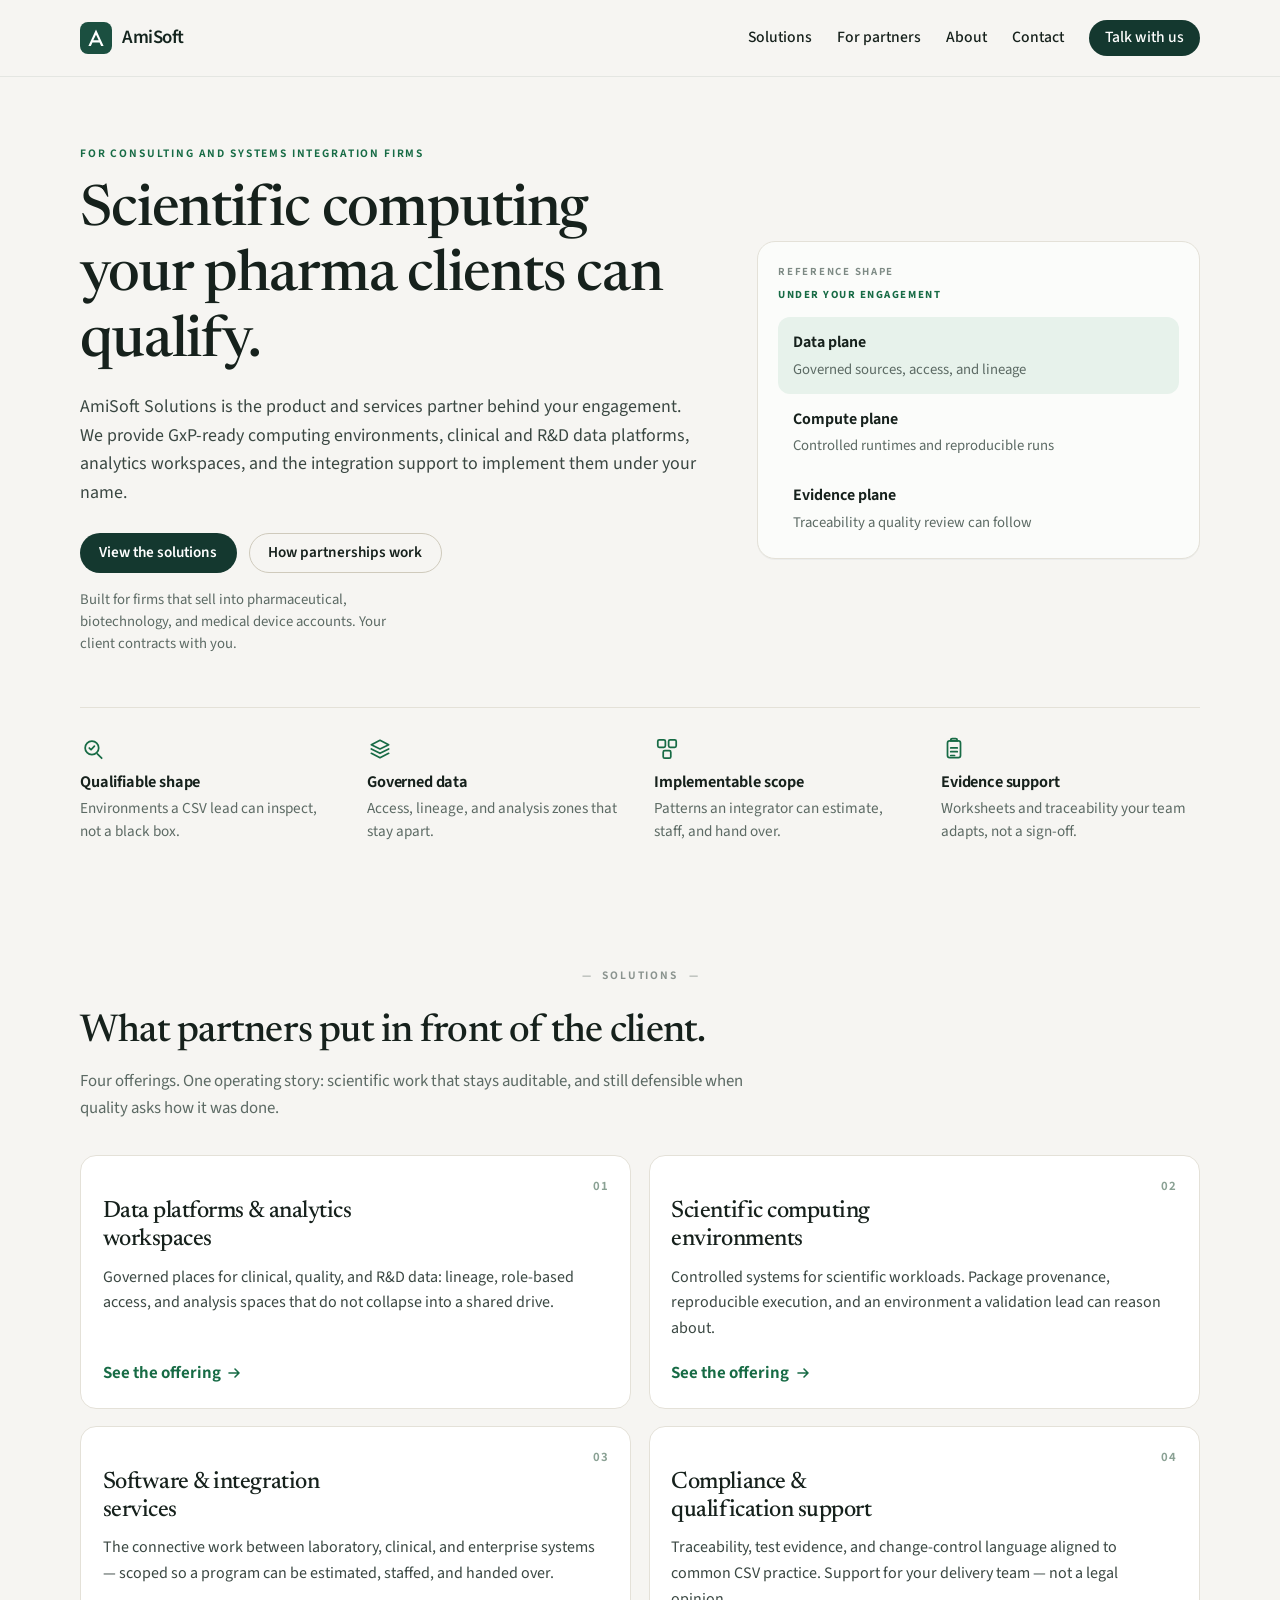
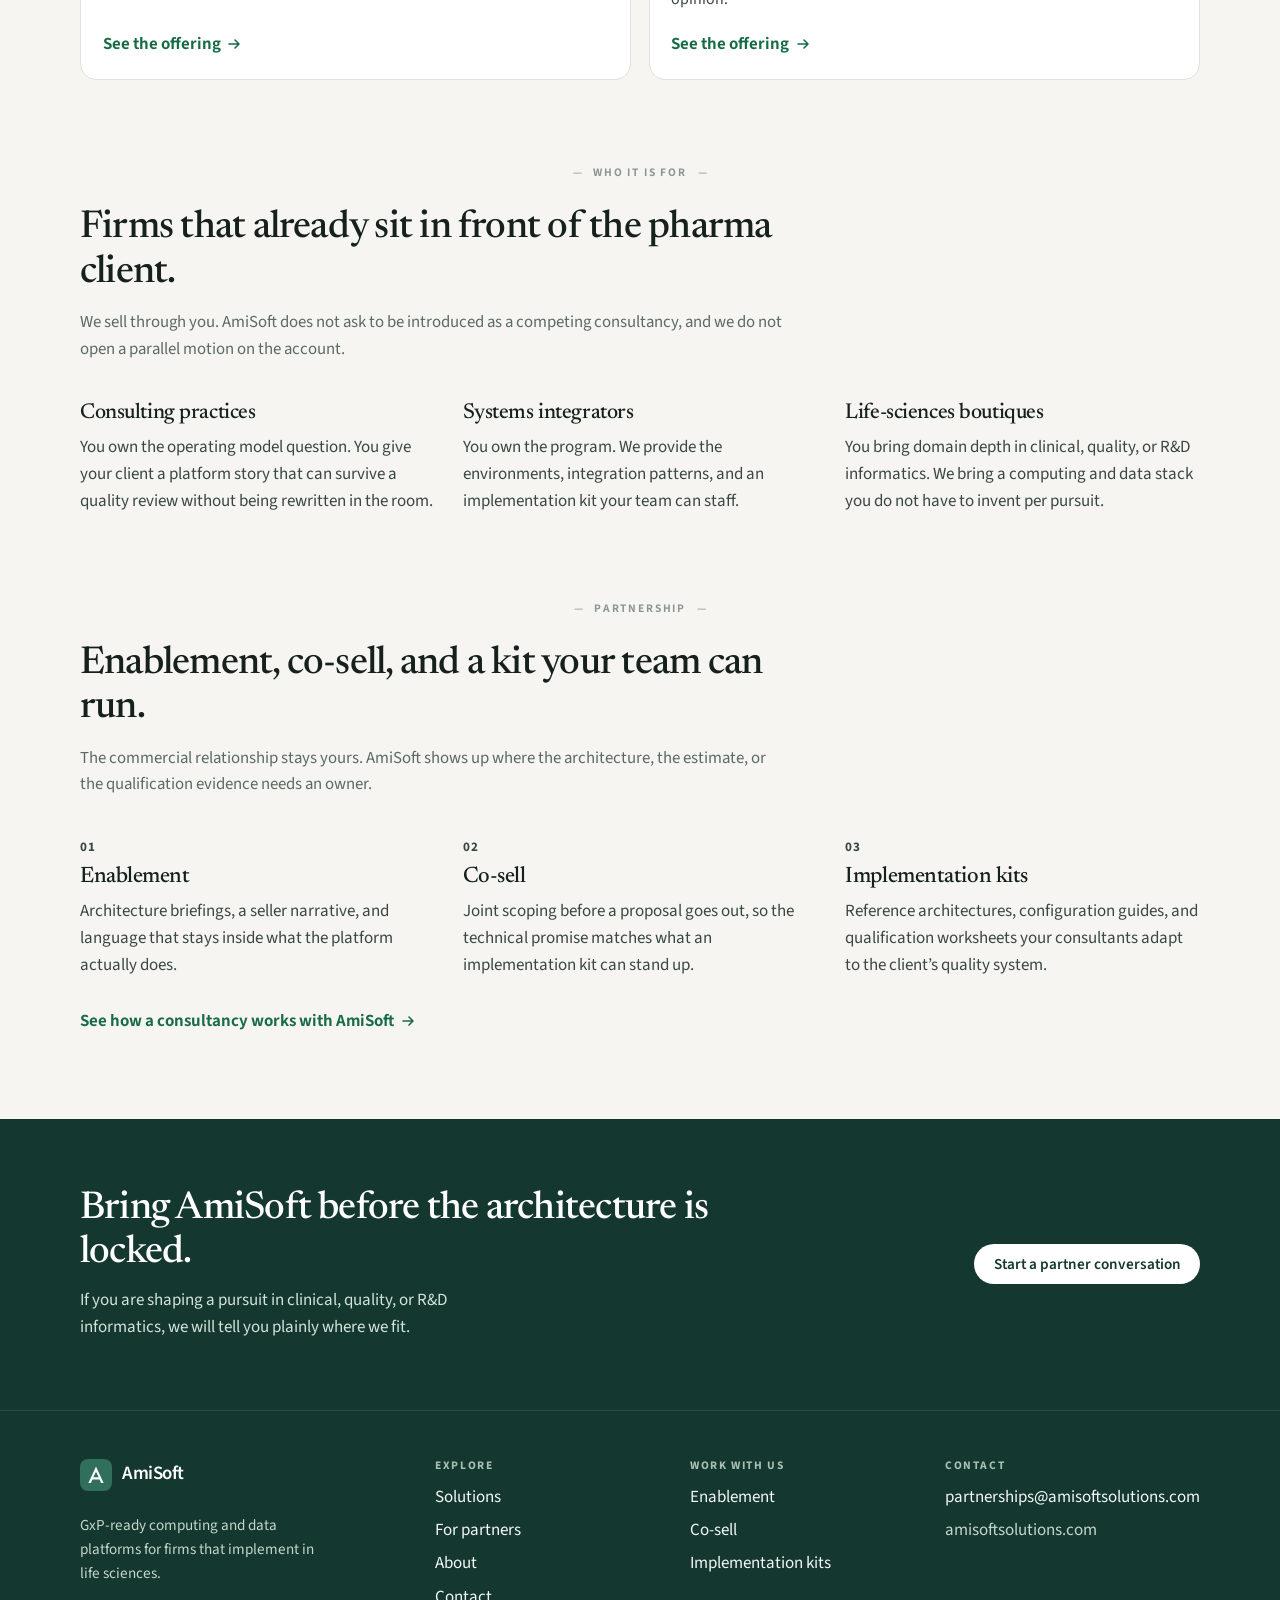
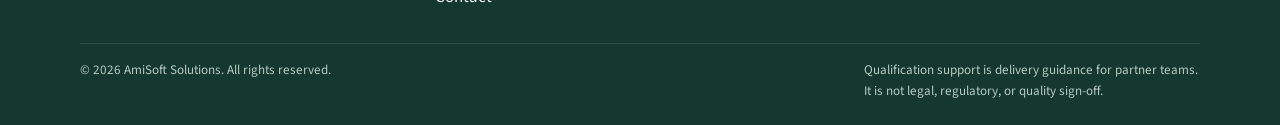
==== index.html @ b47f7997 "Add the AmiSoft Solutions partner marketing site. Publish the static pages from the repository root," ====
<!DOCTYPE html>
<html lang="en">
<head>
  <meta charset="UTF-8" />
  <meta name="viewport" content="width=device-width, initial-scale=1" />
  <title>AmiSoft Solutions — Scientific computing your pharma clients can qualify</title>
  <meta name="description" content="AmiSoft Solutions is the product and services partner behind consulting and systems-integration firms that sell GxP-ready computing environments and clinical and R&amp;D data platforms." />
  <link rel="icon" href="favicon.svg" type="image/svg+xml" />
  <link rel="preconnect" href="https://fonts.googleapis.com" />
  <link rel="preconnect" href="https://fonts.gstatic.com" crossorigin />
  <link href="https://fonts.googleapis.com/css2?family=Newsreader:ital,opsz,wght@0,6..72,400;0,6..72,500;0,6..72,600&family=Source+Sans+3:ital,wght@0,400;0,500;0,600;0,700&display=swap" rel="stylesheet" />
  <link rel="stylesheet" href="css/site.css" />
</head>
<body>
  <a class="skip" href="#content">Skip to content</a>
  <header class="site-header">
    <div class="container header-inner">
      <a class="brand" href="index.html">
        <svg class="brand-mark" viewBox="0 0 32 32" aria-hidden="true">
          <rect width="32" height="32" rx="8" fill="#1B4F40"/>
          <path fill="#fff" d="M16 7.6 23.6 24h-2.5l-1.55-3.5h-7.1L10.9 24H8.4L16 7.6Zm-2.7 10.7h5.4L16 12.7l-2.7 5.6Z"/>
        </svg>
        <span class="brand-name">AmiSoft</span>
      </a>
      <button class="nav-toggle" type="button" aria-expanded="false" aria-controls="site-nav">
        <span class="sr-only">Menu</span>
        <svg viewBox="0 0 20 20" fill="none" stroke="currentColor" stroke-width="1.7" stroke-linecap="round" aria-hidden="true">
          <path d="M3.5 5.5h13M3.5 10h13M3.5 14.5h13"/>
        </svg>
      </button>
      <nav id="site-nav" class="site-nav" aria-label="Primary">
        <a href="solutions.html">Solutions</a>
        <a href="partners.html">For partners</a>
        <a href="about.html">About</a>
        <a href="contact.html">Contact</a>
        <a class="btn btn-primary btn-sm" href="contact.html">Talk with us</a>
      </nav>
    </div>
  </header>

  <main id="content">
    <section class="hero">
      <div class="container hero-grid">
        <div>
          <p class="eyebrow">For consulting and systems integration firms</p>
          <h1>Scientific computing your pharma clients can qualify.</h1>
          <p class="lead">AmiSoft Solutions is the product and services partner behind your engagement. We provide GxP-ready computing environments, clinical and R&amp;D data platforms, analytics workspaces, and the integration support to implement them under your name.</p>
          <div class="hero-actions">
            <a class="btn btn-primary" href="solutions.html">View the solutions</a>
            <a class="btn btn-ghost" href="partners.html">How partnerships work</a>
          </div>
          <p class="fine">Built for firms that sell into pharmaceutical, biotechnology, and medical device accounts. Your client contracts with you.</p>
        </div>
        <aside class="shape-card" aria-label="Reference shape">
          <p class="shape-kicker">Reference shape</p>
          <p class="shape-sub">Under your engagement</p>
          <ol class="planes">
            <li class="is-focus">
              <strong>Data plane</strong>
              <span>Governed sources, access, and lineage</span>
            </li>
            <li>
              <strong>Compute plane</strong>
              <span>Controlled runtimes and reproducible runs</span>
            </li>
            <li>
              <strong>Evidence plane</strong>
              <span>Traceability a quality review can follow</span>
            </li>
          </ol>
        </aside>
      </div>
      <div class="container">
        <ul class="traits">
          <li>
            <svg class="trait-icon" viewBox="0 0 24 24" aria-hidden="true" fill="none" stroke="currentColor" stroke-width="1.6" stroke-linecap="round" stroke-linejoin="round">
              <circle cx="11" cy="11" r="6.25"/>
              <path d="M16 16.5 20 20.5"/>
              <path d="m8.6 11.1 1.6 1.6 3.1-3.3"/>
            </svg>
            <h2>Qualifiable shape</h2>
            <p>Environments a CSV lead can inspect, not a black box.</p>
          </li>
          <li>
            <svg class="trait-icon" viewBox="0 0 24 24" aria-hidden="true" fill="none" stroke="currentColor" stroke-width="1.6" stroke-linecap="round" stroke-linejoin="round">
              <path d="m12 4 8 4-8 4-8-4 8-4Z"/>
              <path d="m4 12 8 4 8-4"/>
              <path d="m4 16 8 4 8-4"/>
            </svg>
            <h2>Governed data</h2>
            <p>Access, lineage, and analysis zones that stay apart.</p>
          </li>
          <li>
            <svg class="trait-icon" viewBox="0 0 24 24" aria-hidden="true" fill="none" stroke="currentColor" stroke-width="1.6" stroke-linecap="round" stroke-linejoin="round">
              <rect x="3.5" y="3.5" width="7" height="7" rx="1.4"/>
              <rect x="13.5" y="3.5" width="7" height="7" rx="1.4"/>
              <rect x="8.5" y="13.5" width="7" height="7" rx="1.4"/>
            </svg>
            <h2>Implementable scope</h2>
            <p>Patterns an integrator can estimate, staff, and hand over.</p>
          </li>
          <li>
            <svg class="trait-icon" viewBox="0 0 24 24" aria-hidden="true" fill="none" stroke="currentColor" stroke-width="1.6" stroke-linecap="round" stroke-linejoin="round">
              <rect x="6" y="4.5" width="12" height="15.5" rx="2"/>
              <path d="M9 4.5h6V4a1.5 1.5 0 0 0-1.5-1.5h-3A1.5 1.5 0 0 0 9 4v.5Z"/>
              <path d="M9 11h6M9 14.5h6M9 18h3.5"/>
            </svg>
            <h2>Evidence support</h2>
            <p>Worksheets and traceability your team adapts, not a sign-off.</p>
          </li>
        </ul>
      </div>
    </section>

    <section class="section" aria-labelledby="solutions-heading">
      <div class="container">
        <p class="section-label"><span>Solutions</span></p>
        <div class="section-intro">
          <h2 id="solutions-heading">What partners put in front of the client.</h2>
          <p>Four offerings. One operating story: scientific work that stays auditable, and still defensible when quality asks how it was done.</p>
        </div>
        <div class="offer-grid">
          <article class="offer-card">
            <span class="num">01</span>
            <h3>Data platforms &amp; analytics workspaces</h3>
            <p>Governed places for clinical, quality, and R&amp;D data: lineage, role-based access, and analysis spaces that do not collapse into a shared drive.</p>
            <a class="more" href="solutions.html#data-platforms">See the offering <svg viewBox="0 0 16 16" aria-hidden="true" fill="none" stroke="currentColor" stroke-width="1.6" stroke-linecap="round" stroke-linejoin="round"><path d="M3 8h10M9 4l4 4-4 4"/></svg></a>
          </article>
          <article class="offer-card">
            <span class="num">02</span>
            <h3>Scientific computing environments</h3>
            <p>Controlled systems for scientific workloads. Package provenance, reproducible execution, and an environment a validation lead can reason about.</p>
            <a class="more" href="solutions.html#computing">See the offering <svg viewBox="0 0 16 16" aria-hidden="true" fill="none" stroke="currentColor" stroke-width="1.6" stroke-linecap="round" stroke-linejoin="round"><path d="M3 8h10M9 4l4 4-4 4"/></svg></a>
          </article>
          <article class="offer-card">
            <span class="num">03</span>
            <h3>Software &amp; integration services</h3>
            <p>The connective work between laboratory, clinical, and enterprise systems — scoped so a program can be estimated, staffed, and handed over.</p>
            <a class="more" href="solutions.html#integration">See the offering <svg viewBox="0 0 16 16" aria-hidden="true" fill="none" stroke="currentColor" stroke-width="1.6" stroke-linecap="round" stroke-linejoin="round"><path d="M3 8h10M9 4l4 4-4 4"/></svg></a>
          </article>
          <article class="offer-card">
            <span class="num">04</span>
            <h3>Compliance &amp; qualification support</h3>
            <p>Traceability, test evidence, and change-control language aligned to common CSV practice. Support for your delivery team — not a legal opinion.</p>
            <a class="more" href="solutions.html#qualification">See the offering <svg viewBox="0 0 16 16" aria-hidden="true" fill="none" stroke="currentColor" stroke-width="1.6" stroke-linecap="round" stroke-linejoin="round"><path d="M3 8h10M9 4l4 4-4 4"/></svg></a>
          </article>
        </div>
      </div>
    </section>

    <section class="section" style="padding-top: 0" aria-labelledby="who-heading">
      <div class="container">
        <p class="section-label"><span>Who it is for</span></p>
        <div class="section-intro">
          <h2 id="who-heading">Firms that already sit in front of the pharma client.</h2>
          <p>We sell through you. AmiSoft does not ask to be introduced as a competing consultancy, and we do not open a parallel motion on the account.</p>
        </div>
        <div class="trio">
          <article>
            <h3>Consulting practices</h3>
            <p>You own the operating model question. You give your client a platform story that can survive a quality review without being rewritten in the room.</p>
          </article>
          <article>
            <h3>Systems integrators</h3>
            <p>You own the program. We provide the environments, integration patterns, and an implementation kit your team can staff.</p>
          </article>
          <article>
            <h3>Life-sciences boutiques</h3>
            <p>You bring domain depth in clinical, quality, or R&amp;D informatics. We bring a computing and data stack you do not have to invent per pursuit.</p>
          </article>
        </div>
      </div>
    </section>

    <section class="section" style="padding-top: 0" aria-labelledby="partnership-heading">
      <div class="container">
        <p class="section-label"><span>Partnership</span></p>
        <div class="section-intro">
          <h2 id="partnership-heading">Enablement, co-sell, and a kit your team can run.</h2>
          <p>The commercial relationship stays yours. AmiSoft shows up where the architecture, the estimate, or the qualification evidence needs an owner.</p>
        </div>
        <div class="steps">
          <article>
            <p class="step-num">01</p>
            <h3>Enablement</h3>
            <p>Architecture briefings, a seller narrative, and language that stays inside what the platform actually does.</p>
          </article>
          <article>
            <p class="step-num">02</p>
            <h3>Co-sell</h3>
            <p>Joint scoping before a proposal goes out, so the technical promise matches what an implementation kit can stand up.</p>
          </article>
          <article>
            <p class="step-num">03</p>
            <h3>Implementation kits</h3>
            <p>Reference architectures, configuration guides, and qualification worksheets your consultants adapt to the client’s quality system.</p>
          </article>
        </div>
        <a class="text-link" href="partners.html">See how a consultancy works with AmiSoft <svg viewBox="0 0 16 16" aria-hidden="true" fill="none" stroke="currentColor" stroke-width="1.6" stroke-linecap="round" stroke-linejoin="round"><path d="M3 8h10M9 4l4 4-4 4"/></svg></a>
      </div>
    </section>

    <section class="cta-band" aria-labelledby="cta-heading">
      <div class="container cta-inner">
        <div class="cta-copy">
          <h2 id="cta-heading">Bring AmiSoft before the architecture is locked.</h2>
          <p>If you are shaping a pursuit in clinical, quality, or R&amp;D informatics, we will tell you plainly where we fit.</p>
        </div>
        <a class="btn btn-light" href="contact.html">Start a partner conversation</a>
      </div>
    </section>
  </main>

  <footer class="site-footer">
    <div class="container footer-grid">
      <div class="footer-brand">
        <a class="brand" href="index.html">
          <svg class="brand-mark" viewBox="0 0 32 32" aria-hidden="true">
            <rect width="32" height="32" rx="8" fill="#1B4F40"/>
            <path fill="#fff" d="M16 7.6 23.6 24h-2.5l-1.55-3.5h-7.1L10.9 24H8.4L16 7.6Zm-2.7 10.7h5.4L16 12.7l-2.7 5.6Z"/>
          </svg>
          <span class="brand-name">AmiSoft</span>
        </a>
        <p>GxP-ready computing and data platforms for firms that implement in life sciences.</p>
      </div>
      <div>
        <h2>Explore</h2>
        <ul>
          <li><a href="solutions.html">Solutions</a></li>
          <li><a href="partners.html">For partners</a></li>
          <li><a href="about.html">About</a></li>
          <li><a href="contact.html">Contact</a></li>
        </ul>
      </div>
      <div>
        <h2>Work with us</h2>
        <ul>
          <li><a href="partners.html#enablement">Enablement</a></li>
          <li><a href="partners.html#cosell">Co-sell</a></li>
          <li><a href="partners.html#kits">Implementation kits</a></li>
        </ul>
      </div>
      <div class="footer-contact">
        <h2>Contact</h2>
        <a href="mailto:partnerships@amisoftsolutions.com">partnerships@amisoftsolutions.com</a>
        <span>amisoftsolutions.com</span>
      </div>
    </div>
    <div class="container footer-base">
      <p>© 2026 AmiSoft Solutions. All rights reserved.</p>
      <p>Qualification support is delivery guidance for partner teams. It is not legal, regulatory, or quality sign-off.</p>
    </div>
  </footer>
  <script src="js/site.js"></script>
</body>
</html>
---- css/site.css ----
/* AmiSoft Solutions — partner marketing site */
:root {
  --bg: #f6f5f2;
  --bg-band: #f1efe9;
  --paper: #ffffff;
  --ink: #16211c;
  --ink-soft: #3a4742;
  --muted: #5c6a64;
  --faint: #7d8a84;
  --line: #e4e1d8;
  --line-strong: #d2cfc4;
  --sage: #e7f2eb;
  --sage-2: #dceadf;
  --forest: #14382f;
  --forest-2: #1c4c3f;
  --green: #176b45;
  --green-deep: #0f5234;
  --mark: #1b4f40;
  --danger: #8d2f2f;
  --sans: "Source Sans 3", "Segoe UI", Helvetica, Arial, sans-serif;
  --serif: "Newsreader", "Iowan Old Style", Palatino, Georgia, serif;
  --header: 76px;
  --shadow: 0 1px 0 rgba(20, 56, 47, 0.04);
}

*,
*::before,
*::after { box-sizing: border-box; }

html { scroll-behavior: smooth; }

body {
  margin: 0;
  background: var(--bg);
  color: var(--ink);
  font-family: var(--sans);
  font-size: 1.0625rem;
  line-height: 1.6;
  text-rendering: optimizeLegibility;
}

img, svg { display: block; max-width: 100%; }

h1, h2, h3, p { margin: 0; }

h1, h2, h3 {
  font-family: var(--serif);
  font-weight: 500;
  letter-spacing: -0.02em;
  line-height: 1.16;
  color: var(--ink);
}

h1 { font-size: clamp(2.55rem, 4.6vw, 3.55rem); }
h2 { font-size: clamp(1.85rem, 3vw, 2.5rem); }
h3 { font-size: 1.35rem; }

a { color: var(--green); }

:focus-visible {
  outline: 2px solid var(--forest);
  outline-offset: 3px;
}

.skip {
  position: absolute;
  left: 1rem;
  top: -3rem;
  background: #fff;
  color: var(--ink);
  padding: 0.45rem 0.7rem;
  border-radius: 8px;
  z-index: 80;
}

.skip:focus { top: 0.6rem; }

.sr-only {
  position: absolute;
  width: 1px;
  height: 1px;
  padding: 0;
  margin: -1px;
  overflow: hidden;
  clip: rect(0, 0, 0, 0);
  white-space: nowrap;
  border: 0;
}

.container {
  width: min(1120px, calc(100% - 48px));
  margin-inline: auto;
}

/* Header */
.site-header {
  position: sticky;
  top: 0;
  z-index: 40;
  background: rgba(246, 245, 242, 0.94);
  backdrop-filter: blur(14px);
  border-bottom: 1px solid rgba(20, 56, 47, 0.08);
}

.header-inner {
  display: flex;
  align-items: center;
  justify-content: space-between;
  min-height: var(--header);
  gap: 1rem;
}

.brand {
  display: inline-flex;
  align-items: center;
  gap: 0.65rem;
  color: inherit;
  text-decoration: none;
}

.brand-mark { width: 32px; height: 32px; flex: none; }

.brand-name {
  font-family: var(--sans);
  font-weight: 600;
  font-size: 1.18rem;
  letter-spacing: -0.03em;
  color: #14241e;
}

.site-nav {
  display: flex;
  align-items: center;
  gap: 1.55rem;
}

.site-nav a {
  color: var(--ink);
  text-decoration: none;
  font-weight: 500;
  font-size: 0.98rem;
}

.site-nav a:hover,
.site-nav a[aria-current="page"] { color: var(--green); }

.site-nav a.btn { color: #fff; }
.site-nav a.btn:hover { color: #fff; }

.nav-toggle {
  display: none;
  align-items: center;
  justify-content: center;
  width: 42px;
  height: 42px;
  border-radius: 10px;
  border: 1px solid var(--line-strong);
  background: #fff;
  color: var(--ink);
  cursor: pointer;
}

.nav-toggle svg { width: 20px; height: 20px; }

/* Buttons */
.btn {
  display: inline-flex;
  align-items: center;
  justify-content: center;
  gap: 0.4rem;
  border-radius: 999px;
  padding: 0.72rem 1.15rem;
  border: 1px solid transparent;
  background: transparent;
  color: var(--ink);
  font: 600 0.95rem/1 var(--sans);
  text-decoration: none;
  cursor: pointer;
  white-space: nowrap;
  transition: background 0.15s ease, border-color 0.15s ease, color 0.15s ease;
}

.btn-primary { background: var(--forest); color: #fff; }
.btn-primary:hover { background: var(--forest-2); }

.btn-ghost {
  background: transparent;
  color: var(--ink);
  border-color: #cfcabc;
}

.btn-ghost:hover {
  border-color: var(--forest);
  color: var(--forest);
}

.btn-light { background: #fff; color: var(--forest); }
.btn-light:hover { background: var(--sage); }

.btn-sm { padding: 0.55rem 0.95rem; font-size: 0.9rem; }

/* Hero */
.hero { padding: 4.25rem 0 1.5rem; }

.hero-grid {
  display: grid;
  grid-template-columns: minmax(0, 1.15fr) minmax(280px, 0.82fr);
  gap: 3.5rem;
  align-items: center;
}

.eyebrow {
  margin: 0 0 0.95rem;
  font-size: 0.72rem;
  font-weight: 650;
  letter-spacing: 0.16em;
  text-transform: uppercase;
  color: var(--green);
}

.hero h1 { max-width: 11.2em; }

.lead {
  margin-top: 1.05rem;
  max-width: 40rem;
  color: var(--ink-soft);
  font-size: 1.12rem;
  line-height: 1.6;
}

.hero-actions {
  display: flex;
  flex-wrap: wrap;
  gap: 0.75rem;
  margin: 1.55rem 0 1rem;
}

.fine {
  max-width: 46ch;
  color: var(--muted);
  font-size: 0.92rem;
  line-height: 1.5;
}

.shape-card {
  background: #fbfcfa;
  border: 1px solid var(--line);
  border-radius: 18px;
  padding: 1.35rem 1.25rem 0.7rem;
  box-shadow: var(--shadow);
}

.shape-kicker {
  font-size: 0.68rem;
  font-weight: 650;
  letter-spacing: 0.16em;
  text-transform: uppercase;
  color: var(--faint);
}

.shape-sub {
  margin-top: 0.35rem;
  font-size: 0.68rem;
  font-weight: 700;
  letter-spacing: 0.14em;
  text-transform: uppercase;
  color: var(--green);
}

.planes {
  list-style: none;
  margin: 0.85rem 0 0;
  padding: 0;
}

.planes li {
  padding: 0.8rem 0.9rem;
  border-radius: 12px;
}

.planes li.is-focus { background: var(--sage); }

.planes strong {
  display: block;
  font-family: var(--sans);
  font-size: 1rem;
  font-weight: 650;
  letter-spacing: 0;
  color: var(--ink);
}

.planes span {
  display: block;
  margin-top: 0.12rem;
  color: var(--muted);
  font-size: 0.92rem;
}

.traits {
  display: grid;
  grid-template-columns: repeat(4, 1fr);
  gap: 1.75rem;
  margin-top: 3.25rem;
  padding-top: 1.75rem;
  border-top: 1px solid var(--line);
  list-style: none;
  padding-left: 0;
}

.traits li { min-width: 0; }

.trait-icon {
  width: 26px;
  height: 26px;
  color: var(--green);
}

.traits h2 {
  font-family: var(--sans);
  font-size: 1.02rem;
  font-weight: 650;
  letter-spacing: -0.01em;
  margin: 0.7rem 0 0.3rem;
}

.traits p {
  color: var(--muted);
  font-size: 0.95rem;
  line-height: 1.5;
}

/* Sections */
.section { padding: 5.25rem 0; }

.section-label {
  display: flex;
  justify-content: center;
  align-items: center;
  gap: 0.7rem;
  margin: 0 0 1.5rem;
  color: #8a938e;
  font-size: 0.72rem;
  font-weight: 650;
}

.section-label span {
  letter-spacing: 0.16em;
  text-transform: uppercase;
}

.section-label::before,
.section-label::after {
  content: "—";
  font-weight: 500;
}

.section-intro { max-width: 44rem; }

.section-intro p,
.subhead {
  margin-top: 0.85rem;
  max-width: 46rem;
  color: var(--muted);
  font-size: 1.05rem;
}

.offer-grid {
  display: grid;
  grid-template-columns: 1fr 1fr;
  gap: 1.1rem;
  margin-top: 2.1rem;
}

.offer-card {
  display: flex;
  flex-direction: column;
  background: var(--paper);
  border: 1px solid var(--line);
  border-radius: 16px;
  padding: 1.2rem 1.35rem 1.3rem;
  min-height: 100%;
  transition: border-color 0.15s ease;
}

.offer-card:hover { border-color: #b7c9be; }

.offer-card .num {
  align-self: flex-end;
  color: #8aa194;
  font-size: 0.8rem;
  font-weight: 650;
  letter-spacing: 0.08em;
}

.offer-card h3 {
  font-size: 1.48rem;
  max-width: 18ch;
  margin: 0.15rem 0 0.7rem;
}

.offer-card p {
  color: var(--ink-soft);
  font-size: 1rem;
  flex: 1;
}

.more {
  display: inline-flex;
  align-items: center;
  gap: 0.35rem;
  margin-top: 1.15rem;
  color: var(--green);
  font-weight: 650;
  text-decoration: none;
}

.more svg { width: 16px; height: 16px; transition: transform 0.15s ease; }
.more:hover { text-decoration: underline; }
.offer-card:hover .more svg,
.more:hover svg { transform: translateX(3px); }

.trio {
  display: grid;
  grid-template-columns: repeat(3, 1fr);
  gap: 2rem 1.75rem;
  margin-top: 2.4rem;
}

.trio h3 { margin-bottom: 0.5rem; }

.trio p,
.steps p { color: var(--ink-soft); }

.steps {
  display: grid;
  grid-template-columns: repeat(3, 1fr);
  gap: 2rem 1.75rem;
  margin-top: 2.4rem;
}

.step-num {
  margin-bottom: 0.45rem;
  color: var(--green);
  font-size: 0.82rem;
  font-weight: 700;
  letter-spacing: 0.08em;
}

.steps h3 { margin-bottom: 0.45rem; font-size: 1.4rem; }

.text-link {
  display: inline-flex;
  align-items: center;
  gap: 0.35rem;
  margin-top: 1.75rem;
  font-weight: 650;
  text-decoration: none;
}

.text-link:hover { text-decoration: underline; }
.text-link svg { width: 16px; height: 16px; }

/* Inner pages */
.page-hero { padding: 3.1rem 0 2.6rem; }

.crumb {
  margin-bottom: 1.15rem;
  color: var(--faint);
  font-size: 0.86rem;
}

.crumb a {
  color: var(--green);
  font-weight: 650;
  text-decoration: none;
}

.crumb a:hover { text-decoration: underline; }

.page-hero h1 { max-width: 16em; }

.anchor-nav {
  display: flex;
  flex-wrap: wrap;
  gap: 0.55rem;
  margin-top: 1.7rem;
}

.anchor-nav a {
  display: inline-flex;
  align-items: center;
  gap: 0.45rem;
  padding: 0.42rem 0.8rem;
  border: 1px solid var(--line-strong);
  border-radius: 999px;
  background: #fff;
  color: var(--ink);
  font-size: 0.9rem;
  font-weight: 600;
  text-decoration: none;
}

.anchor-nav a span {
  color: var(--green);
  font-variant-numeric: tabular-nums;
}

.anchor-nav a:hover,
.anchor-nav a.is-active {
  border-color: var(--forest);
  background: var(--sage);
}

section[id] { scroll-margin-top: calc(var(--header) + 12px); }

.offering {
  padding: 4.25rem 0;
  border-top: 1px solid var(--line);
}

.offering .idx {
  color: var(--green);
  font-size: 0.82rem;
  font-weight: 700;
  letter-spacing: 0.08em;
}

.offering h2 {
  margin: 0.4rem 0 1.45rem;
  max-width: 18ch;
}

.split {
  display: grid;
  grid-template-columns: 1.15fr 0.85fr;
  gap: 2.75rem;
  align-items: start;
}

.prose p { color: var(--ink-soft); font-size: 1.05rem; }
.prose p + p { margin-top: 1rem; }

.takeaway {
  background: #f4f8f5;
  border: 1px solid #e0ebe4;
  border-radius: 16px;
  padding: 1.3rem 1.3rem 1.15rem;
}

.takeaway h3 {
  font-family: var(--sans);
  font-size: 0.72rem;
  font-weight: 700;
  letter-spacing: 0.13em;
  text-transform: uppercase;
  color: var(--green);
  margin-bottom: 0.85rem;
}

.takeaway ul,
.clean-list {
  margin: 0;
  padding: 0 0 0 1.15rem;
  color: var(--ink-soft);
}

.takeaway li,
.clean-list li { margin: 0.45rem 0; padding-left: 0.15rem; }

.footnote {
  margin-top: 0.95rem;
  padding-top: 0.85rem;
  border-top: 1px solid #d5e3da;
  color: var(--muted);
  font-size: 0.86rem;
  line-height: 1.5;
}

.closing { border-top: 1px solid var(--line); }

.closing .container,
.cta-inner {
  display: flex;
  align-items: center;
  justify-content: space-between;
  gap: 2rem;
}

.closing .container { padding: 4rem 0 4.5rem; }

.closing h2,
.cta-band h2 { max-width: 18em; }

.closing p,
.cta-band p {
  margin-top: 0.7rem;
  max-width: 46ch;
  color: var(--muted);
}

/* Partners */
.partner-block { border-top: 1px solid var(--line); }

.partner-grid {
  display: grid;
  grid-template-columns: 220px minmax(0, 1fr);
  gap: 2.5rem;
  padding: 3.4rem 0;
}

.partner-kicker {
  display: flex;
  align-items: baseline;
  gap: 0.45rem;
  font-weight: 650;
  color: var(--ink);
}

.partner-kicker .num {
  color: var(--green);
  letter-spacing: 0.06em;
  font-variant-numeric: tabular-nums;
}

.partner-kicker .dash { color: var(--faint); font-weight: 500; }

.partner-body h2 {
  font-size: clamp(1.7rem, 2.5vw, 2.15rem);
  max-width: 22ch;
  margin-bottom: 0.75rem;
}

.partner-body > p { color: var(--ink-soft); max-width: 58ch; }

.partner-body .clean-list { margin-top: 1rem; max-width: 58ch; }

.band { background: var(--bg-band); }

.band .section { padding: 4.5rem 0; }

.hold-grid,
.commit-grid {
  display: grid;
  gap: 1.1rem;
  margin-top: 2rem;
}

.hold-grid { grid-template-columns: 1fr 1fr; }
.commit-grid { grid-template-columns: repeat(3, 1fr); }

.hold-card,
.commit-card {
  background: var(--paper);
  border: 1px solid var(--line);
  border-radius: 16px;
  padding: 1.35rem 1.35rem 1.15rem;
}

.hold-card.ours {
  background: var(--sage);
  border-color: #d5e6db;
}

.hold-card h3,
.commit-card h3 {
  font-size: 1.4rem;
  margin-bottom: 0.75rem;
}

.commit-card p { color: var(--ink-soft); }

.session-grid {
  display: grid;
  grid-template-columns: repeat(4, 1fr);
  gap: 1.5rem;
  margin-top: 2rem;
}

.session-grid .step-num { font-size: 0.95rem; }

.session-grid p { color: var(--ink-soft); }

/* About */
.plain-list {
  list-style: none;
  margin: 0;
  padding: 0;
}

.plain-list li {
  padding: 0.85rem 0;
  border-top: 1px solid var(--line);
}

.plain-list a {
  font-weight: 650;
  text-decoration: none;
}

.plain-list a:hover { text-decoration: underline; }

.plain-list span {
  display: block;
  margin-top: 0.2rem;
  color: var(--muted);
  font-weight: 400;
}

.limit-note {
  margin-top: 1.25rem;
  max-width: 62ch;
  color: var(--muted);
  font-size: 0.95rem;
}

/* Contact */
.contact-layout {
  display: grid;
  grid-template-columns: minmax(0, 1.35fr) minmax(240px, 0.75fr);
  gap: 1.5rem;
  align-items: start;
  margin-top: 2rem;
}

.form-card,
.aside-card {
  background: var(--paper);
  border: 1px solid var(--line);
  border-radius: 18px;
  padding: 1.35rem 1.35rem 1.2rem;
}

.aside-card + .aside-card { margin-top: 1rem; }

.aside-card h2 {
  font-family: var(--sans);
  font-size: 0.72rem;
  font-weight: 700;
  letter-spacing: 0.14em;
  text-transform: uppercase;
  color: var(--green);
  margin-bottom: 0.7rem;
}

.aside-card p { color: var(--ink-soft); }

.aside-card a.email {
  display: inline-block;
  margin-top: 0.35rem;
  font-family: var(--serif);
  font-size: 1.35rem;
  font-weight: 500;
  letter-spacing: -0.02em;
  color: var(--ink);
  text-decoration: none;
}

.aside-card a.email:hover { color: var(--green); }

.aside-steps { list-style: none; margin: 0; padding: 0; }

.aside-steps li {
  display: grid;
  grid-template-columns: 2rem 1fr;
  gap: 0.35rem;
  margin: 0.55rem 0;
  color: var(--ink-soft);
}

.aside-steps strong {
  color: var(--green);
  font-weight: 700;
  letter-spacing: 0.04em;
}

.form-row {
  display: grid;
  grid-template-columns: 1fr 1fr;
  gap: 0.9rem;
}

.field { margin-bottom: 0.95rem; }

.field label {
  display: block;
  margin-bottom: 0.32rem;
  font-size: 0.9rem;
  font-weight: 650;
}

.req { color: var(--green); }

input,
select,
textarea {
  width: 100%;
  border: 1px solid #d4d0c6;
  border-radius: 10px;
  background: #fff;
  color: var(--ink);
  font: 400 1rem/1.45 var(--sans);
  padding: 0.68rem 0.75rem;
}

textarea { min-height: 130px; resize: vertical; }

input:focus,
select:focus,
textarea:focus {
  outline: 2px solid var(--forest);
  outline-offset: 1px;
  border-color: var(--forest);
}

.is-invalid { border-color: var(--danger); }

.field-error {
  margin-top: 0.28rem;
  color: var(--danger);
  font-size: 0.84rem;
}

.form-status {
  margin-bottom: 0.95rem;
  padding: 0.75rem 0.85rem;
  border-radius: 10px;
  background: var(--sage);
  color: var(--ink);
  font-size: 0.95rem;
}

.form-status.is-error { background: #f8ecec; color: #6e2424; }

.form-actions {
  display: flex;
  flex-wrap: wrap;
  align-items: center;
  gap: 0.85rem;
  margin-top: 0.3rem;
}

.form-note {
  color: var(--muted);
  font-size: 0.86rem;
  max-width: 36ch;
}

/* CTA + footer */
.cta-band { background: var(--forest); color: #e7f0eb; }

.cta-inner { padding: 4.25rem 0; }

.cta-band h2 { color: #fff; }

.cta-band p { color: #d3e3da; }

.site-footer {
  background: var(--forest);
  color: #d3e3da;
  border-top: 1px solid rgba(255, 255, 255, 0.1);
}

.footer-grid {
  display: grid;
  grid-template-columns: 1.45fr 1fr 1fr 1fr;
  gap: 2rem;
  padding: 3rem 0 1.6rem;
}

.footer-brand p {
  margin-top: 0.8rem;
  max-width: 30ch;
  color: #c5d6cc;
  font-size: 0.95rem;
}

.site-footer .brand-name { color: #fff; }
.site-footer .brand-mark rect { fill: #2f6f5c; }

.site-footer h2 {
  font-family: var(--sans);
  font-size: 0.72rem;
  font-weight: 700;
  letter-spacing: 0.14em;
  text-transform: uppercase;
  color: #a9c0b6;
  margin-bottom: 0.75rem;
}

.site-footer ul { list-style: none; margin: 0; padding: 0; }

.site-footer li { margin: 0.38rem 0; }

.site-footer a {
  color: #f4f7f5;
  text-decoration: none;
}

.site-footer a:hover { text-decoration: underline; }

.footer-contact span {
  display: block;
  margin-top: 0.35rem;
  color: #c5d6cc;
}

.footer-base {
  display: flex;
  justify-content: space-between;
  gap: 1.5rem;
  border-top: 1px solid rgba(255, 255, 255, 0.1);
  padding: 1rem 0 1.45rem;
  color: #b7c9c0;
  font-size: 0.82rem;
}

.footer-base p { max-width: 48ch; }

@media (max-width: 960px) {
  .nav-toggle { display: inline-flex; }

  .site-nav {
    display: none;
    position: absolute;
    left: 0;
    right: 0;
    top: 100%;
    flex-direction: column;
    align-items: flex-start;
    gap: 0.15rem;
    padding: 0.4rem 1.25rem 1rem;
    background: #f6f5f2;
    border-bottom: 1px solid var(--line);
  }

  .site-nav.is-open { display: flex; }

  .site-nav a { padding: 0.55rem 0; }

  .site-nav a.btn { margin-top: 0.35rem; }

  .header-inner { position: static; }
  .site-header { position: sticky; }

  .hero-grid,
  .split,
  .partner-grid,
  .contact-layout,
  .hold-grid { grid-template-columns: 1fr; }

  .traits,
  .commit-grid,
  .session-grid { grid-template-columns: 1fr 1fr; }

  .offer-grid { grid-template-columns: 1fr; }

  .trio,
  .steps { grid-template-columns: 1fr; gap: 1.5rem; }

  .footer-grid { grid-template-columns: 1fr 1fr; }

  .closing .container,
  .cta-inner {
    flex-direction: column;
    align-items: flex-start;
  }

  .hero { padding-top: 2.5rem; }
  .section { padding: 3.5rem 0; }
}

@media (max-width: 640px) {
  .container { width: min(1120px, calc(100% - 32px)); }

  .traits,
  .commit-grid,
  .session-grid,
  .form-row,
  .footer-grid { grid-template-columns: 1fr; }

  .footer-base { flex-direction: column; }

  h1 { font-size: 2.25rem; }
}

@media (prefers-reduced-motion: reduce) {
  html { scroll-behavior: auto; }
  *, *::before, *::after {
    transition: none !important;
  }
}
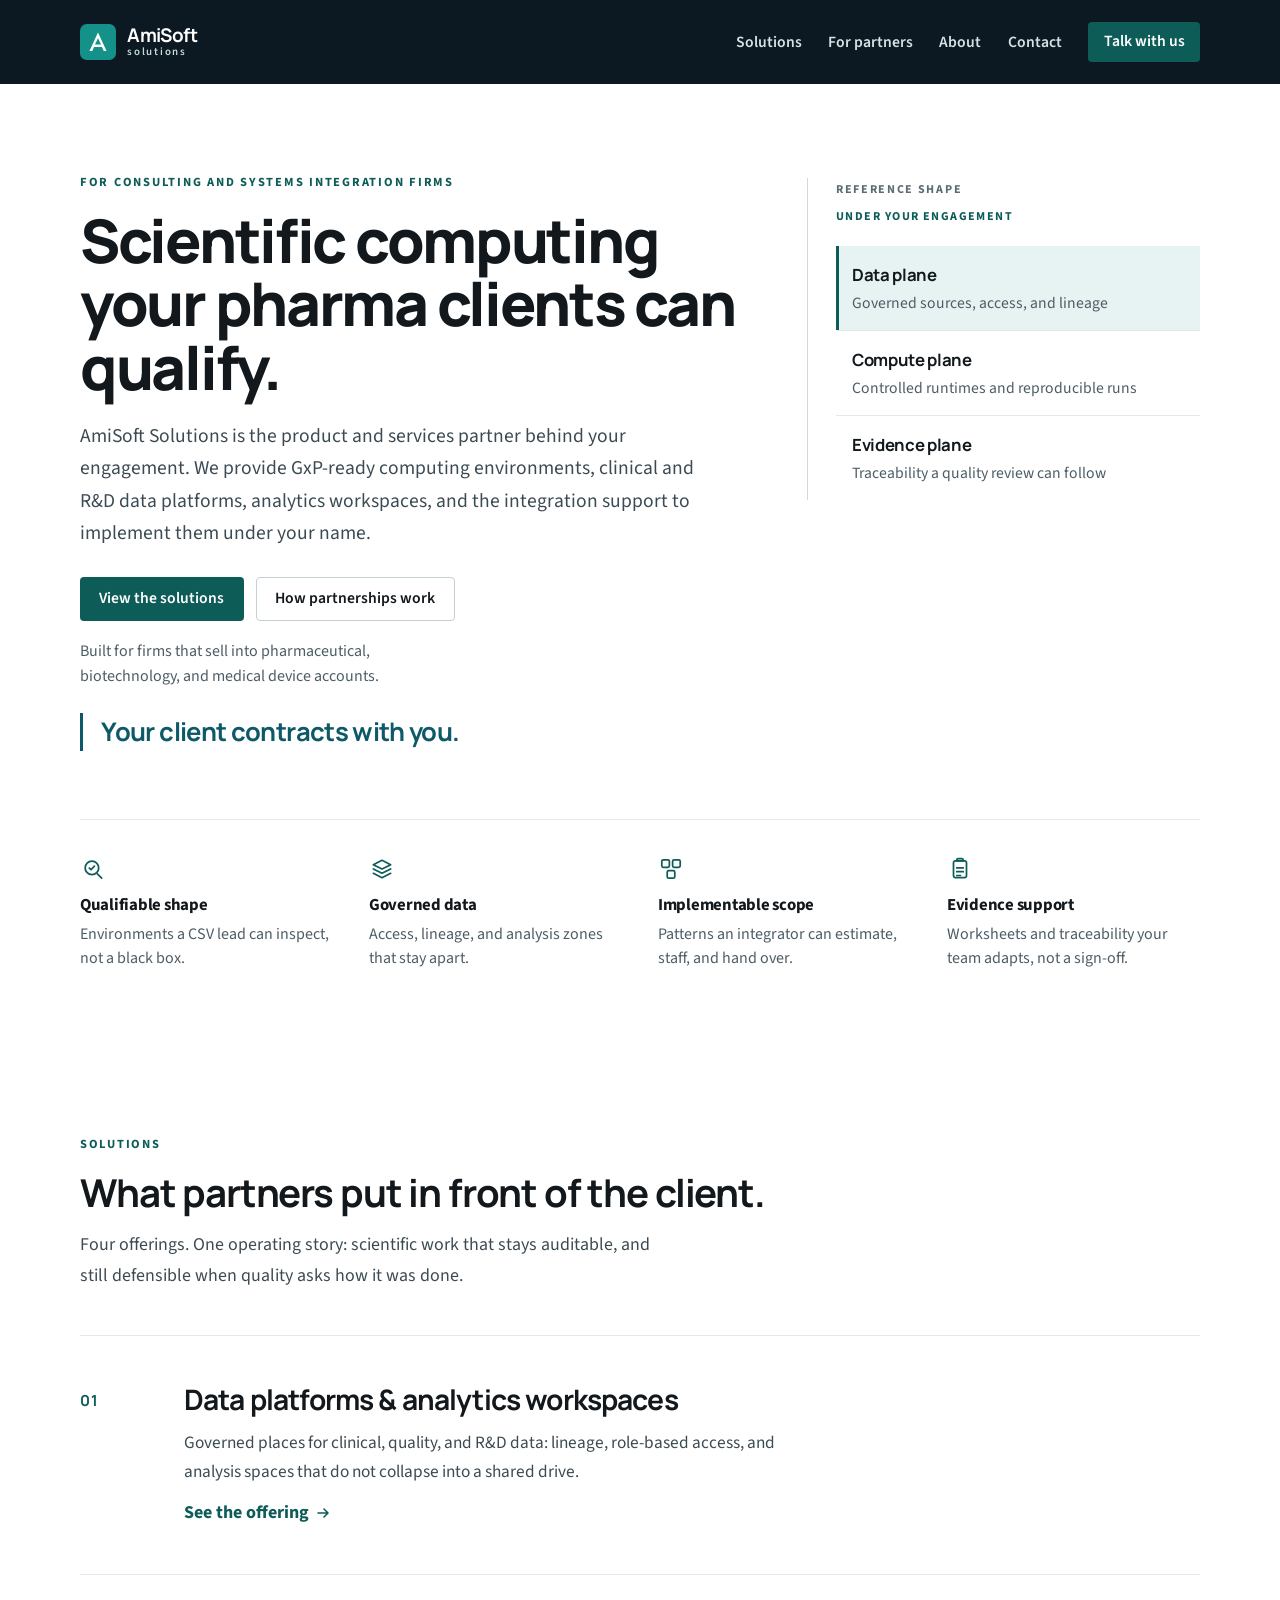
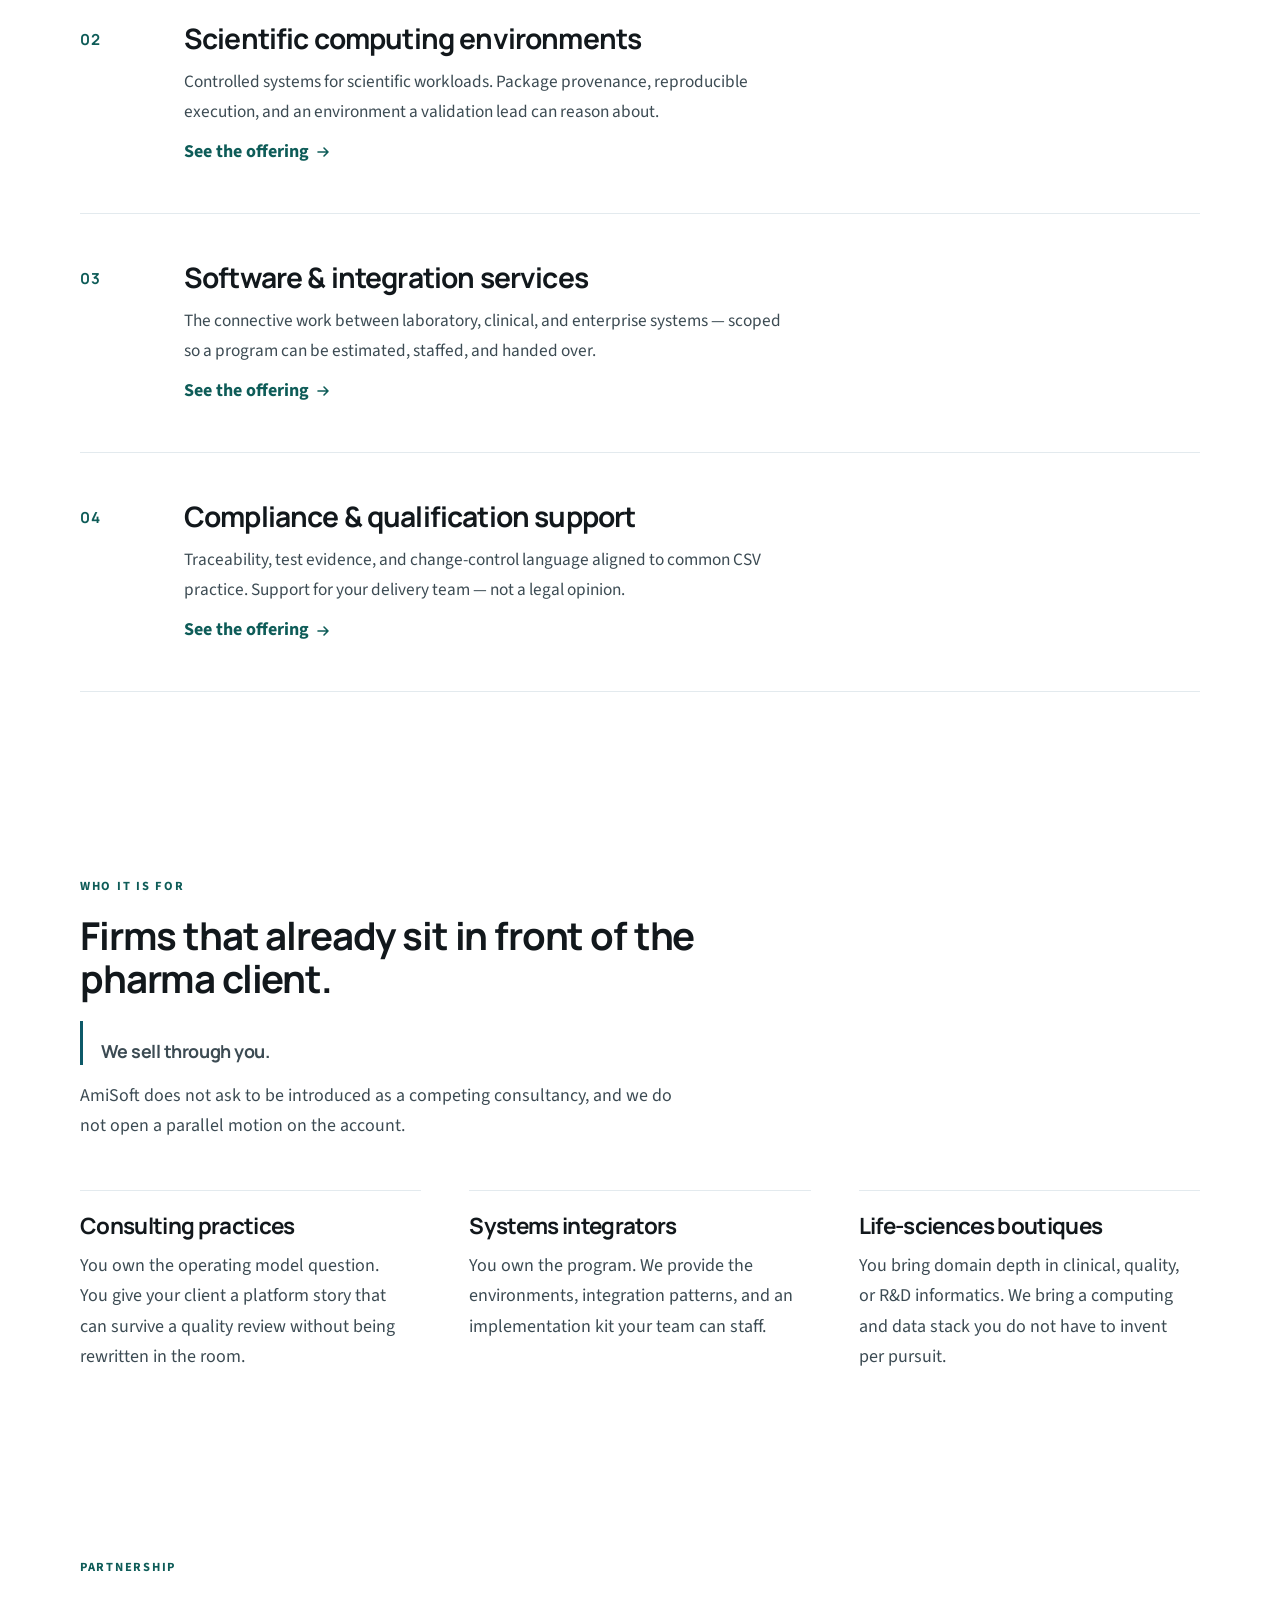
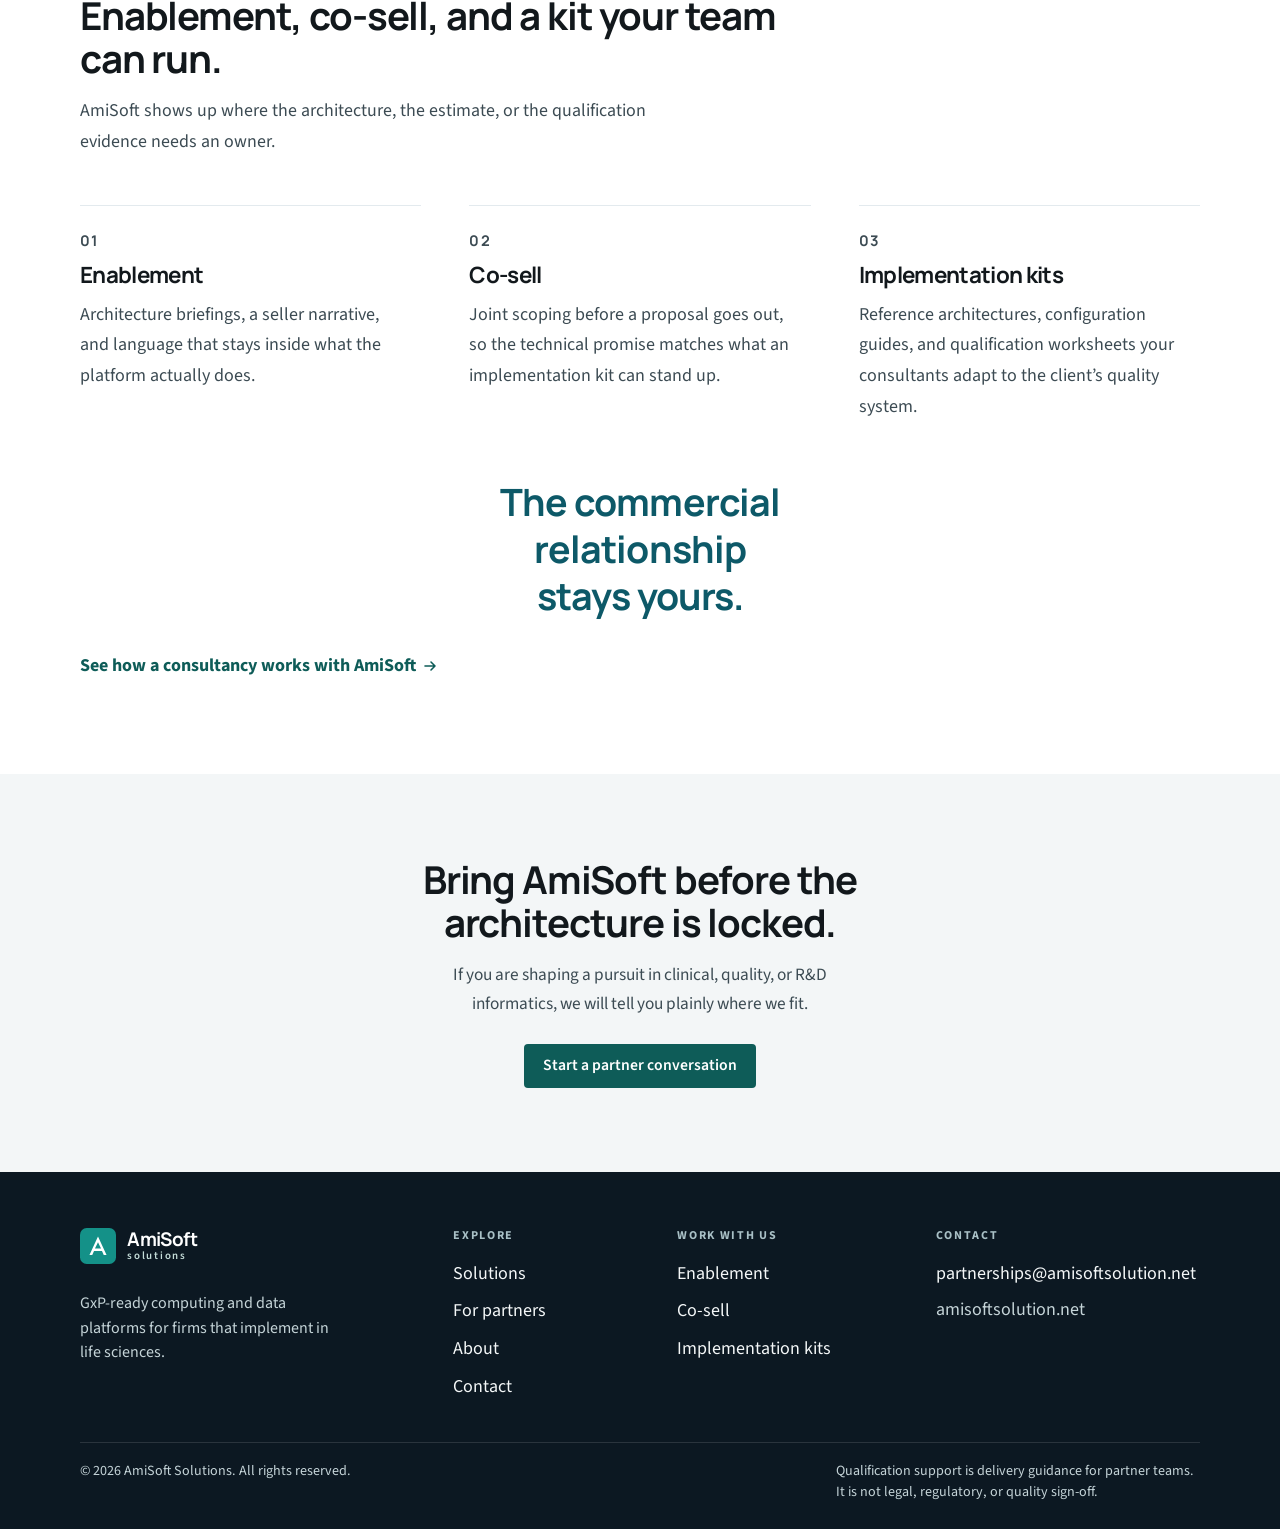
==== commit 56bd3b07: "Redesign the marketing site around a calmer life-sciences layout. Use a navy header, open section bl" ====
--- a/index.html
+++ b/index.html
@@ -3,12 +3,13 @@
 <head>
   <meta charset="UTF-8" />
   <meta name="viewport" content="width=device-width, initial-scale=1" />
+  <meta name="theme-color" content="#0c1822" />
   <title>AmiSoft Solutions — Scientific computing your pharma clients can qualify</title>
   <meta name="description" content="AmiSoft Solutions is the product and services partner behind consulting and systems-integration firms that sell GxP-ready computing environments and clinical and R&amp;D data platforms." />
   <link rel="icon" href="favicon.svg" type="image/svg+xml" />
   <link rel="preconnect" href="https://fonts.googleapis.com" />
   <link rel="preconnect" href="https://fonts.gstatic.com" crossorigin />
-  <link href="https://fonts.googleapis.com/css2?family=Newsreader:ital,opsz,wght@0,6..72,400;0,6..72,500;0,6..72,600&family=Source+Sans+3:ital,wght@0,400;0,500;0,600;0,700&display=swap" rel="stylesheet" />
+  <link href="https://fonts.googleapis.com/css2?family=Manrope:wght@500;600;700;800&family=Source+Sans+3:ital,wght@0,400;0,500;0,600;0,700;1,400&display=swap" rel="stylesheet" />
   <link rel="stylesheet" href="css/site.css" />
 </head>
 <body>
@@ -17,10 +18,13 @@
     <div class="container header-inner">
       <a class="brand" href="index.html">
         <svg class="brand-mark" viewBox="0 0 32 32" aria-hidden="true">
-          <rect width="32" height="32" rx="8" fill="#1B4F40"/>
+          <rect width="32" height="32" rx="6" fill="#149188"/>
           <path fill="#fff" d="M16 7.6 23.6 24h-2.5l-1.55-3.5h-7.1L10.9 24H8.4L16 7.6Zm-2.7 10.7h5.4L16 12.7l-2.7 5.6Z"/>
         </svg>
-        <span class="brand-name">AmiSoft</span>
+        <span class="brand-lockup">
+          <span class="brand-name">AmiSoft</span>
+          <span class="brand-sub">solutions</span>
+        </span>
       </a>
       <button class="nav-toggle" type="button" aria-expanded="false" aria-controls="site-nav">
         <span class="sr-only">Menu</span>
@@ -49,7 +53,10 @@
             <a class="btn btn-primary" href="solutions.html">View the solutions</a>
             <a class="btn btn-ghost" href="partners.html">How partnerships work</a>
           </div>
-          <p class="fine">Built for firms that sell into pharmaceutical, biotechnology, and medical device accounts. Your client contracts with you.</p>
+          <p class="fine">Built for firms that sell into pharmaceutical, biotechnology, and medical device accounts.</p>
+          <blockquote class="pull">
+            <p>Your client contracts with you.</p>
+          </blockquote>
         </div>
         <aside class="shape-card" aria-label="Reference shape">
           <p class="shape-kicker">Reference shape</p>
@@ -119,26 +126,26 @@
           <h2 id="solutions-heading">What partners put in front of the client.</h2>
           <p>Four offerings. One operating story: scientific work that stays auditable, and still defensible when quality asks how it was done.</p>
         </div>
-        <div class="offer-grid">
-          <article class="offer-card">
+        <div class="offer-stack">
+          <article class="offer-block">
             <span class="num">01</span>
             <h3>Data platforms &amp; analytics workspaces</h3>
             <p>Governed places for clinical, quality, and R&amp;D data: lineage, role-based access, and analysis spaces that do not collapse into a shared drive.</p>
             <a class="more" href="solutions.html#data-platforms">See the offering <svg viewBox="0 0 16 16" aria-hidden="true" fill="none" stroke="currentColor" stroke-width="1.6" stroke-linecap="round" stroke-linejoin="round"><path d="M3 8h10M9 4l4 4-4 4"/></svg></a>
           </article>
-          <article class="offer-card">
+          <article class="offer-block">
             <span class="num">02</span>
             <h3>Scientific computing environments</h3>
             <p>Controlled systems for scientific workloads. Package provenance, reproducible execution, and an environment a validation lead can reason about.</p>
             <a class="more" href="solutions.html#computing">See the offering <svg viewBox="0 0 16 16" aria-hidden="true" fill="none" stroke="currentColor" stroke-width="1.6" stroke-linecap="round" stroke-linejoin="round"><path d="M3 8h10M9 4l4 4-4 4"/></svg></a>
           </article>
-          <article class="offer-card">
+          <article class="offer-block">
             <span class="num">03</span>
             <h3>Software &amp; integration services</h3>
             <p>The connective work between laboratory, clinical, and enterprise systems — scoped so a program can be estimated, staffed, and handed over.</p>
             <a class="more" href="solutions.html#integration">See the offering <svg viewBox="0 0 16 16" aria-hidden="true" fill="none" stroke="currentColor" stroke-width="1.6" stroke-linecap="round" stroke-linejoin="round"><path d="M3 8h10M9 4l4 4-4 4"/></svg></a>
           </article>
-          <article class="offer-card">
+          <article class="offer-block">
             <span class="num">04</span>
             <h3>Compliance &amp; qualification support</h3>
             <p>Traceability, test evidence, and change-control language aligned to common CSV practice. Support for your delivery team — not a legal opinion.</p>
@@ -148,12 +155,15 @@
       </div>
     </section>
 
-    <section class="section" style="padding-top: 0" aria-labelledby="who-heading">
+    <section class="section" aria-labelledby="who-heading">
       <div class="container">
         <p class="section-label"><span>Who it is for</span></p>
         <div class="section-intro">
           <h2 id="who-heading">Firms that already sit in front of the pharma client.</h2>
-          <p>We sell through you. AmiSoft does not ask to be introduced as a competing consultancy, and we do not open a parallel motion on the account.</p>
+          <blockquote class="pull">
+            <p>We sell through you.</p>
+          </blockquote>
+          <p>AmiSoft does not ask to be introduced as a competing consultancy, and we do not open a parallel motion on the account.</p>
         </div>
         <div class="trio">
           <article>
@@ -172,12 +182,12 @@
       </div>
     </section>
 
-    <section class="section" style="padding-top: 0" aria-labelledby="partnership-heading">
+    <section class="section" aria-labelledby="partnership-heading">
       <div class="container">
         <p class="section-label"><span>Partnership</span></p>
         <div class="section-intro">
           <h2 id="partnership-heading">Enablement, co-sell, and a kit your team can run.</h2>
-          <p>The commercial relationship stays yours. AmiSoft shows up where the architecture, the estimate, or the qualification evidence needs an owner.</p>
+          <p>AmiSoft shows up where the architecture, the estimate, or the qualification evidence needs an owner.</p>
         </div>
         <div class="steps">
           <article>
@@ -196,6 +206,9 @@
             <p>Reference architectures, configuration guides, and qualification worksheets your consultants adapt to the client’s quality system.</p>
           </article>
         </div>
+        <blockquote class="pull pull-center">
+          <p>The commercial relationship stays yours.</p>
+        </blockquote>
         <a class="text-link" href="partners.html">See how a consultancy works with AmiSoft <svg viewBox="0 0 16 16" aria-hidden="true" fill="none" stroke="currentColor" stroke-width="1.6" stroke-linecap="round" stroke-linejoin="round"><path d="M3 8h10M9 4l4 4-4 4"/></svg></a>
       </div>
     </section>
@@ -206,7 +219,7 @@
           <h2 id="cta-heading">Bring AmiSoft before the architecture is locked.</h2>
           <p>If you are shaping a pursuit in clinical, quality, or R&amp;D informatics, we will tell you plainly where we fit.</p>
         </div>
-        <a class="btn btn-light" href="contact.html">Start a partner conversation</a>
+        <a class="btn btn-primary" href="contact.html">Start a partner conversation</a>
       </div>
     </section>
   </main>
@@ -216,10 +229,13 @@
       <div class="footer-brand">
         <a class="brand" href="index.html">
           <svg class="brand-mark" viewBox="0 0 32 32" aria-hidden="true">
-            <rect width="32" height="32" rx="8" fill="#1B4F40"/>
-            <path fill="#fff" d="M16 7.6 23.6 24h-2.5l-1.55-3.5h-7.1L10.9 24H8.4L16 7.6Zm-2.7 10.7h5.4L16 12.7l-2.7 5.6Z"/>
-          </svg>
+          <rect width="32" height="32" rx="6" fill="#149188"/>
+          <path fill="#fff" d="M16 7.6 23.6 24h-2.5l-1.55-3.5h-7.1L10.9 24H8.4L16 7.6Zm-2.7 10.7h5.4L16 12.7l-2.7 5.6Z"/>
+        </svg>
+        <span class="brand-lockup">
           <span class="brand-name">AmiSoft</span>
+          <span class="brand-sub">solutions</span>
+        </span>
         </a>
         <p>GxP-ready computing and data platforms for firms that implement in life sciences.</p>
       </div>
@@ -242,8 +258,8 @@
       </div>
       <div class="footer-contact">
         <h2>Contact</h2>
-        <a href="mailto:partnerships@amisoftsolutions.com">partnerships@amisoftsolutions.com</a>
-        <span>amisoftsolutions.com</span>
+        <a href="mailto:partnerships@amisoftsolution.net">partnerships@amisoftsolution.net</a>
+        <span>amisoftsolution.net</span>
       </div>
     </div>
     <div class="container footer-base">
--- a/css/site.css
+++ b/css/site.css
@@ -1,26 +1,27 @@
 /* AmiSoft Solutions — partner marketing site */
+
 :root {
-  --bg: #f6f5f2;
-  --bg-band: #f1efe9;
+  --ink: #12181c;
+  --body: #3c4b53;
+  --muted: #4d5d66;
+  --faint: #5c6c75;
+  --line: #e3eaee;
+  --line-strong: #d0d9de;
   --paper: #ffffff;
-  --ink: #16211c;
-  --ink-soft: #3a4742;
-  --muted: #5c6a64;
-  --faint: #7d8a84;
-  --line: #e4e1d8;
-  --line-strong: #d2cfc4;
-  --sage: #e7f2eb;
-  --sage-2: #dceadf;
-  --forest: #14382f;
-  --forest-2: #1c4c3f;
-  --green: #176b45;
-  --green-deep: #0f5234;
-  --mark: #1b4f40;
-  --danger: #8d2f2f;
+  --mist: #f3f6f7;
+  --navy: #0c1822;
+  --teal: #0e5c58;
+  --teal-deep: #0a4744;
+  --teal-hover: #146963;
+  --mark: #149188;
+  --quote: #0d5968;
+  --teal-soft: #e7f3f2;
+  --danger: #8b2e2e;
+  --danger-bg: #f8ecec;
   --sans: "Source Sans 3", "Segoe UI", Helvetica, Arial, sans-serif;
-  --serif: "Newsreader", "Iowan Old Style", Palatino, Georgia, serif;
-  --header: 76px;
-  --shadow: 0 1px 0 rgba(20, 56, 47, 0.04);
+  --display: "Manrope", "Source Sans 3", "Segoe UI", sans-serif;
+  --header: 84px;
+  --measure: 66ch;
 }
 
 *,
@@ -31,49 +32,60 @@
 
 body {
   margin: 0;
-  background: var(--bg);
+  background: var(--paper);
   color: var(--ink);
   font-family: var(--sans);
-  font-size: 1.0625rem;
-  line-height: 1.6;
+  font-size: 1.125rem;
+  line-height: 1.7;
   text-rendering: optimizeLegibility;
 }
 
 img, svg { display: block; max-width: 100%; }
 
-h1, h2, h3, p { margin: 0; }
+h1, h2, h3, p, blockquote { margin: 0; }
 
 h1, h2, h3 {
-  font-family: var(--serif);
-  font-weight: 500;
-  letter-spacing: -0.02em;
-  line-height: 1.16;
-  color: var(--ink);
-}
-
-h1 { font-size: clamp(2.55rem, 4.6vw, 3.55rem); }
-h2 { font-size: clamp(1.85rem, 3vw, 2.5rem); }
-h3 { font-size: 1.35rem; }
-
-a { color: var(--green); }
+  font-family: var(--display);
+  font-weight: 700;
+  letter-spacing: -0.03em;
+  line-height: 1.12;
+  color: var(--ink);
+}
+
+h1 {
+  font-weight: 800;
+  font-size: clamp(2.65rem, 4.7vw, 4rem);
+  letter-spacing: -0.038em;
+  line-height: 1.05;
+}
+
+h2 { font-size: clamp(1.9rem, 3vw, 2.55rem); }
+
+h3 { font-size: 1.35rem; line-height: 1.25; }
+
+a { color: var(--teal); }
+
+::selection {
+  background: #d5ece9;
+  color: var(--ink);
+}
 
 :focus-visible {
-  outline: 2px solid var(--forest);
+  outline: 2px solid var(--teal);
   outline-offset: 3px;
 }
 
 .skip {
   position: absolute;
   left: 1rem;
-  top: -3rem;
+  top: -3.5rem;
   background: #fff;
   color: var(--ink);
-  padding: 0.45rem 0.7rem;
-  border-radius: 8px;
+  padding: 0.5rem 0.75rem;
   z-index: 80;
 }
 
-.skip:focus { top: 0.6rem; }
+.skip:focus { top: 0.7rem; }
 
 .sr-only {
   position: absolute;
@@ -88,7 +100,7 @@
 }
 
 .container {
-  width: min(1120px, calc(100% - 48px));
+  width: min(1120px, calc(100% - 3rem));
   margin-inline: auto;
 }
 
@@ -97,9 +109,13 @@
   position: sticky;
   top: 0;
   z-index: 40;
-  background: rgba(246, 245, 242, 0.94);
-  backdrop-filter: blur(14px);
-  border-bottom: 1px solid rgba(20, 56, 47, 0.08);
+  background: var(--navy);
+  color: #fff;
+}
+
+.site-header :focus-visible,
+.site-footer :focus-visible {
+  outline-color: #fff;
 }
 
 .header-inner {
@@ -107,56 +123,87 @@
   align-items: center;
   justify-content: space-between;
   min-height: var(--header);
-  gap: 1rem;
+  gap: 1.25rem;
 }
 
 .brand {
   display: inline-flex;
   align-items: center;
-  gap: 0.65rem;
-  color: inherit;
+  gap: 0.7rem;
+  color: #fff;
   text-decoration: none;
 }
 
-.brand-mark { width: 32px; height: 32px; flex: none; }
+.brand-mark {
+  width: 36px;
+  height: 36px;
+  flex: none;
+}
+
+.brand-mark rect { fill: var(--mark); }
+
+.brand-lockup {
+  display: flex;
+  flex-direction: column;
+  align-items: flex-start;
+  gap: 0.12rem;
+  line-height: 1;
+}
 
 .brand-name {
-  font-family: var(--sans);
-  font-weight: 600;
+  font-family: var(--display);
+  font-weight: 700;
   font-size: 1.18rem;
   letter-spacing: -0.03em;
-  color: #14241e;
+  color: #fff;
+}
+
+.brand-sub {
+  font-family: var(--sans);
+  font-size: 0.68rem;
+  font-weight: 600;
+  letter-spacing: 0.16em;
+  text-transform: lowercase;
+  color: #c5ddd9;
 }
 
 .site-nav {
   display: flex;
   align-items: center;
-  gap: 1.55rem;
+  gap: 1.65rem;
 }
 
 .site-nav a {
-  color: var(--ink);
+  color: #d7e2e4;
   text-decoration: none;
-  font-weight: 500;
+  font-weight: 600;
   font-size: 0.98rem;
 }
 
-.site-nav a:hover,
-.site-nav a[aria-current="page"] { color: var(--green); }
-
-.site-nav a.btn { color: #fff; }
-.site-nav a.btn:hover { color: #fff; }
+.site-nav a:not(.btn):hover,
+.site-nav a[aria-current="page"] {
+  color: #fff;
+}
+
+.site-nav a[aria-current="page"] {
+  box-shadow: inset 0 -2px 0 #8fd4cc;
+}
+
+.site-nav a.btn,
+.site-nav a.btn:hover {
+  color: #fff;
+  box-shadow: none;
+}
 
 .nav-toggle {
   display: none;
   align-items: center;
   justify-content: center;
-  width: 42px;
-  height: 42px;
-  border-radius: 10px;
-  border: 1px solid var(--line-strong);
-  background: #fff;
-  color: var(--ink);
+  width: 44px;
+  height: 44px;
+  border: 1px solid rgba(255, 255, 255, 0.28);
+  background: transparent;
+  color: #fff;
   cursor: pointer;
 }
 
@@ -168,143 +215,165 @@
   align-items: center;
   justify-content: center;
   gap: 0.4rem;
-  border-radius: 999px;
-  padding: 0.72rem 1.15rem;
+  min-height: 44px;
+  border-radius: 4px;
+  padding: 0.7rem 1.15rem;
   border: 1px solid transparent;
   background: transparent;
   color: var(--ink);
-  font: 600 0.95rem/1 var(--sans);
+  font: 600 0.98rem/1 var(--sans);
   text-decoration: none;
   cursor: pointer;
   white-space: nowrap;
-  transition: background 0.15s ease, border-color 0.15s ease, color 0.15s ease;
-}
-
-.btn-primary { background: var(--forest); color: #fff; }
-.btn-primary:hover { background: var(--forest-2); }
+}
+
+.btn-primary {
+  background: var(--teal);
+  color: #fff;
+}
+
+.btn-primary:hover { background: var(--teal-hover); }
 
 .btn-ghost {
   background: transparent;
   color: var(--ink);
-  border-color: #cfcabc;
+  border-color: #c5d0d6;
 }
 
 .btn-ghost:hover {
-  border-color: var(--forest);
-  color: var(--forest);
-}
-
-.btn-light { background: #fff; color: var(--forest); }
-.btn-light:hover { background: var(--sage); }
-
-.btn-sm { padding: 0.55rem 0.95rem; font-size: 0.9rem; }
+  border-color: var(--navy);
+  color: var(--navy);
+}
+
+.btn-light {
+  background: #fff;
+  color: var(--navy);
+}
+
+.btn-light:hover { background: var(--teal-soft); }
+
+.btn-sm {
+  min-height: 40px;
+  padding: 0.5rem 0.9rem;
+  font-size: 0.92rem;
+}
 
 /* Hero */
-.hero { padding: 4.25rem 0 1.5rem; }
+.hero { padding: 5.5rem 0 4.5rem; }
 
 .hero-grid {
   display: grid;
-  grid-template-columns: minmax(0, 1.15fr) minmax(280px, 0.82fr);
-  gap: 3.5rem;
-  align-items: center;
-}
-
-.eyebrow {
-  margin: 0 0 0.95rem;
-  font-size: 0.72rem;
-  font-weight: 650;
-  letter-spacing: 0.16em;
+  grid-template-columns: minmax(0, 1.2fr) minmax(260px, 0.72fr);
+  gap: 4.5rem;
+  align-items: start;
+}
+
+.eyebrow,
+.section-label {
+  margin: 0 0 1rem;
+  font-size: 0.78rem;
+  font-weight: 700;
+  letter-spacing: 0.14em;
   text-transform: uppercase;
-  color: var(--green);
-}
-
-.hero h1 { max-width: 11.2em; }
+  color: var(--teal);
+}
+
+.section-label {
+  display: block;
+  justify-content: flex-start;
+}
+
+.section-label span { letter-spacing: 0.14em; }
+
+.hero h1 { max-width: 11.5em; }
 
 .lead {
-  margin-top: 1.05rem;
+  margin-top: 1.35rem;
   max-width: 40rem;
-  color: var(--ink-soft);
-  font-size: 1.12rem;
-  line-height: 1.6;
+  color: var(--body);
+  font-size: 1.22rem;
+  line-height: 1.65;
 }
 
 .hero-actions {
   display: flex;
   flex-wrap: wrap;
   gap: 0.75rem;
-  margin: 1.55rem 0 1rem;
+  margin: 1.75rem 0 1.15rem;
 }
 
 .fine {
   max-width: 46ch;
   color: var(--muted);
-  font-size: 0.92rem;
-  line-height: 1.5;
+  font-size: 1rem;
+  line-height: 1.55;
 }
 
 .shape-card {
-  background: #fbfcfa;
-  border: 1px solid var(--line);
-  border-radius: 18px;
-  padding: 1.35rem 1.25rem 0.7rem;
-  box-shadow: var(--shadow);
+  margin-top: 0.35rem;
+  padding: 0.15rem 0 0 1.75rem;
+  border-left: 1px solid var(--line-strong);
 }
 
 .shape-kicker {
-  font-size: 0.68rem;
-  font-weight: 650;
-  letter-spacing: 0.16em;
+  font-size: 0.75rem;
+  font-weight: 700;
+  letter-spacing: 0.14em;
   text-transform: uppercase;
   color: var(--faint);
 }
 
 .shape-sub {
-  margin-top: 0.35rem;
-  font-size: 0.68rem;
-  font-weight: 700;
-  letter-spacing: 0.14em;
+  margin-top: 0.4rem;
+  font-size: 0.75rem;
+  font-weight: 700;
+  letter-spacing: 0.12em;
   text-transform: uppercase;
-  color: var(--green);
+  color: var(--teal);
 }
 
 .planes {
   list-style: none;
-  margin: 0.85rem 0 0;
+  margin: 1.15rem 0 0;
   padding: 0;
 }
 
 .planes li {
-  padding: 0.8rem 0.9rem;
-  border-radius: 12px;
-}
-
-.planes li.is-focus { background: var(--sage); }
+  padding: 0.95rem 1rem;
+}
+
+.planes li + li { border-top: 1px solid var(--line); }
+
+.planes li.is-focus {
+  background: var(--teal-soft);
+  box-shadow: inset 3px 0 0 var(--teal);
+}
 
 .planes strong {
   display: block;
-  font-family: var(--sans);
-  font-size: 1rem;
-  font-weight: 650;
-  letter-spacing: 0;
+  font-family: var(--display);
+  font-size: 1.05rem;
+  font-weight: 700;
+  letter-spacing: -0.02em;
   color: var(--ink);
 }
 
 .planes span {
   display: block;
-  margin-top: 0.12rem;
+  margin-top: 0.15rem;
   color: var(--muted);
-  font-size: 0.92rem;
+  font-size: 0.98rem;
+  line-height: 1.45;
 }
 
 .traits {
   display: grid;
   grid-template-columns: repeat(4, 1fr);
-  gap: 1.75rem;
-  margin-top: 3.25rem;
-  padding-top: 1.75rem;
+  gap: 2rem 2.25rem;
+  margin: 4.25rem 0 0;
+  padding: 2.25rem 0 0;
   border-top: 1px solid var(--line);
   list-style: none;
-  padding-left: 0;
 }
 
 .traits li { min-width: 0; }
@@ -312,312 +381,363 @@
 .trait-icon {
   width: 26px;
   height: 26px;
-  color: var(--green);
+  color: var(--teal);
 }
 
 .traits h2 {
   font-family: var(--sans);
-  font-size: 1.02rem;
-  font-weight: 650;
-  letter-spacing: -0.01em;
-  margin: 0.7rem 0 0.3rem;
+  font-size: 1.05rem;
+  font-weight: 700;
+  letter-spacing: -0.015em;
+  line-height: 1.3;
+  margin: 0.8rem 0 0.35rem;
 }
 
 .traits p {
   color: var(--muted);
+  font-size: 1rem;
+  line-height: 1.5;
+}
+
+/* Pull quotes */
+.pull {
+  margin: 1.5rem 0 0;
+  padding: 0.1rem 0 0.1rem 1.15rem;
+  border-left: 3px solid var(--quote);
+}
+
+.pull p {
+  color: var(--quote);
+  font-family: var(--display);
+  font-size: clamp(1.35rem, 2vw, 1.7rem);
+  font-weight: 700;
+  line-height: 1.35;
+  letter-spacing: -0.025em;
+}
+
+.pull-center {
+  border-left: 0;
+  padding: 0;
+  max-width: 16em;
+  margin: 3.5rem auto 0;
+  text-align: center;
+}
+
+.pull-center p {
+  font-size: clamp(1.75rem, 3vw, 2.35rem);
+  line-height: 1.25;
+}
+
+.section-intro .pull { margin-top: 1.35rem; }
+
+/* Sections */
+.section { padding: 5.75rem 0; }
+
+.section-intro { max-width: 44rem; }
+
+.section-intro p {
+  margin-top: 1rem;
+  max-width: var(--measure);
+  color: var(--body);
+  font-size: 1.12rem;
+}
+
+.offer-stack { margin-top: 2.75rem; }
+
+.offer-block {
+  display: grid;
+  grid-template-columns: 5.25rem minmax(0, 1fr);
+  column-gap: 1.25rem;
+  row-gap: 0.7rem;
+  align-items: start;
+  padding: 2.85rem 0;
+  border-top: 1px solid var(--line);
+}
+
+.offer-block:last-child { border-bottom: 1px solid var(--line); }
+
+.offer-block .num {
+  grid-row: 1 / span 3;
+  padding-top: 0.4rem;
+  color: var(--teal);
+  font-family: var(--display);
   font-size: 0.95rem;
-  line-height: 1.5;
-}
-
-/* Sections */
-.section { padding: 5.25rem 0; }
-
-.section-label {
-  display: flex;
-  justify-content: center;
-  align-items: center;
-  gap: 0.7rem;
-  margin: 0 0 1.5rem;
-  color: #8a938e;
-  font-size: 0.72rem;
-  font-weight: 650;
-}
-
-.section-label span {
-  letter-spacing: 0.16em;
-  text-transform: uppercase;
-}
-
-.section-label::before,
-.section-label::after {
-  content: "—";
-  font-weight: 500;
-}
-
-.section-intro { max-width: 44rem; }
-
-.section-intro p,
-.subhead {
-  margin-top: 0.85rem;
-  max-width: 46rem;
-  color: var(--muted);
-  font-size: 1.05rem;
-}
-
-.offer-grid {
-  display: grid;
-  grid-template-columns: 1fr 1fr;
-  gap: 1.1rem;
-  margin-top: 2.1rem;
-}
-
-.offer-card {
-  display: flex;
-  flex-direction: column;
-  background: var(--paper);
-  border: 1px solid var(--line);
-  border-radius: 16px;
-  padding: 1.2rem 1.35rem 1.3rem;
-  min-height: 100%;
-  transition: border-color 0.15s ease;
-}
-
-.offer-card:hover { border-color: #b7c9be; }
-
-.offer-card .num {
-  align-self: flex-end;
-  color: #8aa194;
-  font-size: 0.8rem;
-  font-weight: 650;
+  font-weight: 700;
   letter-spacing: 0.08em;
 }
 
-.offer-card h3 {
-  font-size: 1.48rem;
-  max-width: 18ch;
-  margin: 0.15rem 0 0.7rem;
-}
-
-.offer-card p {
-  color: var(--ink-soft);
-  font-size: 1rem;
-  flex: 1;
-}
-
-.more {
+.offer-block h3 {
+  font-size: clamp(1.5rem, 2.2vw, 1.85rem);
+  max-width: 28ch;
+}
+
+.offer-block p {
+  max-width: 68ch;
+  color: var(--body);
+  font-size: 1.08rem;
+}
+
+.more,
+.text-link {
   display: inline-flex;
   align-items: center;
-  gap: 0.35rem;
-  margin-top: 1.15rem;
-  color: var(--green);
-  font-weight: 650;
+  gap: 0.4rem;
+  color: var(--teal);
+  font-weight: 700;
   text-decoration: none;
 }
 
-.more svg { width: 16px; height: 16px; transition: transform 0.15s ease; }
-.more:hover { text-decoration: underline; }
-.offer-card:hover .more svg,
-.more:hover svg { transform: translateX(3px); }
-
-.trio {
-  display: grid;
-  grid-template-columns: repeat(3, 1fr);
-  gap: 2rem 1.75rem;
-  margin-top: 2.4rem;
-}
-
-.trio h3 { margin-bottom: 0.5rem; }
-
-.trio p,
-.steps p { color: var(--ink-soft); }
-
+.more svg,
+.text-link svg {
+  width: 16px;
+  height: 16px;
+}
+
+.more:hover,
+.text-link:hover { text-decoration: underline; text-underline-offset: 0.18em; }
+
+.text-link { margin-top: 2rem; }
+
+.pull-center + .text-link {
+  width: fit-content;
+  margin-inline: auto;
+}
+
+.trio,
 .steps {
   display: grid;
   grid-template-columns: repeat(3, 1fr);
-  gap: 2rem 1.75rem;
-  margin-top: 2.4rem;
+  gap: 2.75rem 3rem;
+  margin-top: 3rem;
+}
+
+.trio article,
+.steps article {
+  padding-top: 1.35rem;
+  border-top: 1px solid var(--line);
+}
+
+.trio h3,
+.steps h3 {
+  margin-bottom: 0.65rem;
+  font-size: 1.4rem;
+}
+
+.trio p,
+.steps p {
+  color: var(--body);
+  max-width: 36ch;
 }
 
 .step-num {
-  margin-bottom: 0.45rem;
-  color: var(--green);
-  font-size: 0.82rem;
+  margin-bottom: 0.55rem;
+  color: var(--teal);
+  font-family: var(--display);
+  font-size: 0.92rem;
   font-weight: 700;
   letter-spacing: 0.08em;
 }
 
-.steps h3 { margin-bottom: 0.45rem; font-size: 1.4rem; }
-
-.text-link {
-  display: inline-flex;
-  align-items: center;
-  gap: 0.35rem;
-  margin-top: 1.75rem;
-  font-weight: 650;
+/* Inner pages */
+.page-hero { padding: 4.75rem 0 3.5rem; }
+
+.crumb {
+  margin-bottom: 1.35rem;
+  color: var(--faint);
+  font-size: 0.92rem;
+}
+
+.crumb a {
+  color: var(--teal);
+  font-weight: 700;
   text-decoration: none;
 }
 
-.text-link:hover { text-decoration: underline; }
-.text-link svg { width: 16px; height: 16px; }
-
-/* Inner pages */
-.page-hero { padding: 3.1rem 0 2.6rem; }
-
-.crumb {
-  margin-bottom: 1.15rem;
-  color: var(--faint);
-  font-size: 0.86rem;
-}
-
-.crumb a {
-  color: var(--green);
-  font-weight: 650;
-  text-decoration: none;
-}
-
-.crumb a:hover { text-decoration: underline; }
+.crumb a:hover { text-decoration: underline; text-underline-offset: 0.16em; }
 
 .page-hero h1 { max-width: 16em; }
+
+.page-hero .lead { max-width: 44rem; }
 
 .anchor-nav {
   display: flex;
   flex-wrap: wrap;
-  gap: 0.55rem;
-  margin-top: 1.7rem;
+  gap: 0.35rem 1.75rem;
+  margin-top: 2.25rem;
+  padding-top: 1.15rem;
+  border-top: 1px solid var(--line);
 }
 
 .anchor-nav a {
   display: inline-flex;
   align-items: center;
-  gap: 0.45rem;
-  padding: 0.42rem 0.8rem;
-  border: 1px solid var(--line-strong);
-  border-radius: 999px;
-  background: #fff;
-  color: var(--ink);
-  font-size: 0.9rem;
+  gap: 0.5rem;
+  padding: 0.35rem 0;
+  border-bottom: 2px solid transparent;
+  color: var(--ink);
+  font-size: 1rem;
   font-weight: 600;
   text-decoration: none;
 }
 
 .anchor-nav a span {
-  color: var(--green);
+  color: var(--teal);
   font-variant-numeric: tabular-nums;
+  font-weight: 700;
 }
 
 .anchor-nav a:hover,
 .anchor-nav a.is-active {
-  border-color: var(--forest);
-  background: var(--sage);
-}
-
-section[id] { scroll-margin-top: calc(var(--header) + 12px); }
+  border-bottom-color: var(--teal);
+  color: var(--ink);
+}
+
+section[id] { scroll-margin-top: calc(var(--header) + 16px); }
 
 .offering {
-  padding: 4.25rem 0;
+  padding: 5.5rem 0;
   border-top: 1px solid var(--line);
 }
 
-.offering .idx {
-  color: var(--green);
-  font-size: 0.82rem;
+.offering.is-band { background: var(--mist); }
+
+.page-hero + .offering {
+  border-top: 0;
+  padding-top: 1.5rem;
+}
+
+.offering .idx,
+.prose .idx {
+  margin-bottom: 0.7rem;
+  color: var(--teal);
+  font-family: var(--display);
+  font-size: 0.92rem;
   font-weight: 700;
   letter-spacing: 0.08em;
 }
 
+.prose h2,
 .offering h2 {
-  margin: 0.4rem 0 1.45rem;
-  max-width: 18ch;
+  margin: 0 0 1.25rem;
+  max-width: 18em;
 }
 
 .split {
   display: grid;
-  grid-template-columns: 1.15fr 0.85fr;
-  gap: 2.75rem;
+  grid-template-columns: minmax(0, 1.15fr) minmax(260px, 0.82fr);
+  gap: 4.25rem;
   align-items: start;
 }
 
-.prose p { color: var(--ink-soft); font-size: 1.05rem; }
-.prose p + p { margin-top: 1rem; }
+.split-flip {
+  grid-template-columns: minmax(260px, 0.82fr) minmax(0, 1.15fr);
+}
+
+.split-flip .prose { order: 2; }
+.split-flip .takeaway { order: 1; }
+
+.prose p {
+  color: var(--body);
+  font-size: 1.1rem;
+  max-width: 62ch;
+}
+
+.prose p + p,
+.prose .pull + p { margin-top: 1.15rem; }
+
+.prose .pull { margin-top: 1.5rem; }
 
 .takeaway {
-  background: #f4f8f5;
-  border: 1px solid #e0ebe4;
-  border-radius: 16px;
-  padding: 1.3rem 1.3rem 1.15rem;
+  padding: 0.2rem 0 0 1.35rem;
+  border-left: 3px solid var(--quote);
 }
 
 .takeaway h3 {
   font-family: var(--sans);
-  font-size: 0.72rem;
-  font-weight: 700;
-  letter-spacing: 0.13em;
+  font-size: 0.78rem;
+  font-weight: 700;
+  letter-spacing: 0.12em;
   text-transform: uppercase;
-  color: var(--green);
-  margin-bottom: 0.85rem;
+  line-height: 1.4;
+  color: var(--quote);
+  margin-bottom: 1rem;
 }
 
 .takeaway ul,
 .clean-list {
   margin: 0;
   padding: 0 0 0 1.15rem;
-  color: var(--ink-soft);
+  color: var(--body);
 }
 
 .takeaway li,
-.clean-list li { margin: 0.45rem 0; padding-left: 0.15rem; }
-
-.footnote {
-  margin-top: 0.95rem;
-  padding-top: 0.85rem;
-  border-top: 1px solid #d5e3da;
+.clean-list li {
+  margin: 0.55rem 0;
+  padding-left: 0.2rem;
+}
+
+.footnote,
+.limit-note {
+  margin-top: 1.25rem;
+  padding-top: 1rem;
+  border-top: 1px solid var(--line-strong);
   color: var(--muted);
-  font-size: 0.86rem;
-  line-height: 1.5;
-}
-
-.closing { border-top: 1px solid var(--line); }
-
-.closing .container,
-.cta-inner {
+  font-size: 0.95rem;
+  line-height: 1.55;
+}
+
+.limit-note {
+  max-width: 68ch;
+  padding: 0.15rem 0 0.15rem 1.1rem;
+  border-top: 0;
+  border-left: 3px solid var(--line-strong);
+}
+
+.closing { background: var(--mist); }
+
+.closing .container {
   display: flex;
+  flex-direction: column;
   align-items: center;
-  justify-content: space-between;
-  gap: 2rem;
-}
-
-.closing .container { padding: 4rem 0 4.5rem; }
+  text-align: center;
+  gap: 0.35rem;
+  padding: 5.25rem 0;
+}
 
 .closing h2,
-.cta-band h2 { max-width: 18em; }
+.cta-band h2 { max-width: 16em; }
 
 .closing p,
 .cta-band p {
-  margin-top: 0.7rem;
+  margin: 1rem auto 1.6rem;
   max-width: 46ch;
-  color: var(--muted);
+  color: var(--body);
+  font-size: 1.08rem;
 }
 
 /* Partners */
 .partner-block { border-top: 1px solid var(--line); }
 
+.partner-block:nth-of-type(even) { background: var(--mist); }
+
 .partner-grid {
   display: grid;
-  grid-template-columns: 220px minmax(0, 1fr);
-  gap: 2.5rem;
-  padding: 3.4rem 0;
+  grid-template-columns: 200px minmax(0, 1fr);
+  gap: 3rem;
+  padding: 4.75rem 0;
 }
 
 .partner-kicker {
   display: flex;
   align-items: baseline;
   gap: 0.45rem;
-  font-weight: 650;
+  margin: 0.35rem 0 0;
+  font-weight: 700;
   color: var(--ink);
 }
 
 .partner-kicker .num {
-  color: var(--green);
+  color: var(--teal);
   letter-spacing: 0.06em;
   font-variant-numeric: tabular-nums;
 }
@@ -625,60 +745,81 @@
 .partner-kicker .dash { color: var(--faint); font-weight: 500; }
 
 .partner-body h2 {
-  font-size: clamp(1.7rem, 2.5vw, 2.15rem);
-  max-width: 22ch;
-  margin-bottom: 0.75rem;
-}
-
-.partner-body > p { color: var(--ink-soft); max-width: 58ch; }
-
-.partner-body .clean-list { margin-top: 1rem; max-width: 58ch; }
-
-.band { background: var(--bg-band); }
-
-.band .section { padding: 4.5rem 0; }
+  font-size: clamp(1.85rem, 2.6vw, 2.4rem);
+  max-width: 20em;
+  margin-bottom: 0.9rem;
+}
+
+.partner-body > p {
+  color: var(--body);
+  max-width: 62ch;
+  font-size: 1.1rem;
+}
+
+.partner-body .clean-list {
+  margin-top: 1.15rem;
+  max-width: 62ch;
+}
+
+.band { background: var(--mist); }
+
+.band .section { padding: 5.25rem 0; }
 
 .hold-grid,
 .commit-grid {
   display: grid;
-  gap: 1.1rem;
-  margin-top: 2rem;
-}
-
-.hold-grid { grid-template-columns: 1fr 1fr; }
-.commit-grid { grid-template-columns: repeat(3, 1fr); }
+  margin-top: 2.75rem;
+}
+
+.hold-grid {
+  grid-template-columns: 1fr 1fr;
+  border-top: 1px solid var(--line-strong);
+}
+
+.commit-grid {
+  grid-template-columns: repeat(3, 1fr);
+  gap: 2.5rem 3rem;
+}
 
 .hold-card,
 .commit-card {
-  background: var(--paper);
-  border: 1px solid var(--line);
-  border-radius: 16px;
-  padding: 1.35rem 1.35rem 1.15rem;
-}
-
-.hold-card.ours {
-  background: var(--sage);
-  border-color: #d5e6db;
-}
+  background: transparent;
+  padding: 1.75rem 2.5rem 0.25rem 0;
+}
+
+.hold-card + .hold-card {
+  padding-left: 2.5rem;
+  border-left: 1px solid var(--line-strong);
+}
+
+.hold-card.ours h3 { color: var(--teal-deep); }
 
 .hold-card h3,
 .commit-card h3 {
-  font-size: 1.4rem;
-  margin-bottom: 0.75rem;
-}
-
-.commit-card p { color: var(--ink-soft); }
+  font-size: 1.45rem;
+  margin-bottom: 0.85rem;
+}
+
+.commit-card {
+  padding: 1.35rem 0 0;
+  border-top: 1px solid var(--line);
+}
+
+.commit-card p { color: var(--body); }
 
 .session-grid {
   display: grid;
   grid-template-columns: repeat(4, 1fr);
-  gap: 1.5rem;
-  margin-top: 2rem;
-}
-
-.session-grid .step-num { font-size: 0.95rem; }
-
-.session-grid p { color: var(--ink-soft); }
+  gap: 2rem 2.25rem;
+  margin-top: 2.75rem;
+}
+
+.session-grid article {
+  padding-top: 1.15rem;
+  border-top: 1px solid var(--line-strong);
+}
+
+.session-grid p { color: var(--body); }
 
 /* About */
 .plain-list {
@@ -688,87 +829,87 @@
 }
 
 .plain-list li {
-  padding: 0.85rem 0;
+  padding: 1rem 0;
   border-top: 1px solid var(--line);
 }
 
 .plain-list a {
-  font-weight: 650;
+  font-weight: 700;
+  color: var(--ink);
   text-decoration: none;
 }
 
-.plain-list a:hover { text-decoration: underline; }
+.plain-list a:hover { color: var(--teal); }
 
 .plain-list span {
   display: block;
-  margin-top: 0.2rem;
+  margin-top: 0.25rem;
   color: var(--muted);
   font-weight: 400;
-}
-
-.limit-note {
-  margin-top: 1.25rem;
-  max-width: 62ch;
-  color: var(--muted);
-  font-size: 0.95rem;
 }
 
 /* Contact */
 .contact-layout {
   display: grid;
-  grid-template-columns: minmax(0, 1.35fr) minmax(240px, 0.75fr);
-  gap: 1.5rem;
+  grid-template-columns: minmax(0, 1.35fr) minmax(240px, 0.72fr);
+  gap: 3.5rem;
   align-items: start;
-  margin-top: 2rem;
-}
-
-.form-card,
-.aside-card {
+  margin-top: 2.75rem;
+}
+
+.form-card {
   background: var(--paper);
   border: 1px solid var(--line);
-  border-radius: 18px;
-  padding: 1.35rem 1.35rem 1.2rem;
-}
-
-.aside-card + .aside-card { margin-top: 1rem; }
+  padding: 1.75rem 1.6rem 1.5rem;
+}
+
+.aside-card {
+  padding: 0 0 0.25rem;
+  border-top: 3px solid var(--quote);
+}
+
+.aside-card + .aside-card { margin-top: 2rem; }
 
 .aside-card h2 {
   font-family: var(--sans);
-  font-size: 0.72rem;
-  font-weight: 700;
-  letter-spacing: 0.14em;
+  font-size: 0.78rem;
+  font-weight: 700;
+  letter-spacing: 0.12em;
   text-transform: uppercase;
-  color: var(--green);
-  margin-bottom: 0.7rem;
-}
-
-.aside-card p { color: var(--ink-soft); }
+  line-height: 1.4;
+  color: var(--quote);
+  margin-bottom: 0.75rem;
+}
+
+.aside-card p { color: var(--body); }
 
 .aside-card a.email {
   display: inline-block;
-  margin-top: 0.35rem;
-  font-family: var(--serif);
-  font-size: 1.35rem;
-  font-weight: 500;
-  letter-spacing: -0.02em;
+  margin-top: 0.45rem;
+  font-family: var(--display);
+  font-size: clamp(1.2rem, 1.6vw, 1.45rem);
+  font-weight: 700;
+  letter-spacing: -0.03em;
+  line-height: 1.3;
   color: var(--ink);
   text-decoration: none;
-}
-
-.aside-card a.email:hover { color: var(--green); }
-
-.aside-steps { list-style: none; margin: 0; padding: 0; }
+  overflow-wrap: anywhere;
+}
+
+.aside-card a.email:hover { color: var(--teal); }
+
+.aside-steps { list-style: none; margin: 0.35rem 0 0; padding: 0; }
 
 .aside-steps li {
   display: grid;
   grid-template-columns: 2rem 1fr;
-  gap: 0.35rem;
-  margin: 0.55rem 0;
-  color: var(--ink-soft);
+  gap: 0.45rem;
+  margin: 0.7rem 0;
+  color: var(--body);
 }
 
 .aside-steps strong {
-  color: var(--green);
+  color: var(--teal);
   font-weight: 700;
   letter-spacing: 0.04em;
 }
@@ -776,147 +917,161 @@
 .form-row {
   display: grid;
   grid-template-columns: 1fr 1fr;
-  gap: 0.9rem;
-}
-
-.field { margin-bottom: 0.95rem; }
+  gap: 1rem;
+}
+
+.field { margin-bottom: 1.05rem; }
 
 .field label {
   display: block;
-  margin-bottom: 0.32rem;
-  font-size: 0.9rem;
-  font-weight: 650;
-}
-
-.req { color: var(--green); }
+  margin-bottom: 0.35rem;
+  font-size: 0.95rem;
+  font-weight: 700;
+  color: var(--ink);
+}
+
+.req { color: var(--teal); }
 
 input,
 select,
 textarea {
   width: 100%;
-  border: 1px solid #d4d0c6;
-  border-radius: 10px;
+  border: 1px solid #c5d0d6;
+  border-radius: 4px;
   background: #fff;
   color: var(--ink);
-  font: 400 1rem/1.45 var(--sans);
-  padding: 0.68rem 0.75rem;
-}
-
-textarea { min-height: 130px; resize: vertical; }
+  font: 400 1.05rem/1.45 var(--sans);
+  padding: 0.72rem 0.75rem;
+}
+
+textarea { min-height: 140px; resize: vertical; }
 
 input:focus,
 select:focus,
 textarea:focus {
-  outline: 2px solid var(--forest);
+  outline: 2px solid var(--teal);
   outline-offset: 1px;
-  border-color: var(--forest);
+  border-color: var(--teal);
 }
 
 .is-invalid { border-color: var(--danger); }
 
 .field-error {
-  margin-top: 0.28rem;
+  margin-top: 0.3rem;
   color: var(--danger);
-  font-size: 0.84rem;
+  font-size: 0.9rem;
 }
 
 .form-status {
-  margin-bottom: 0.95rem;
-  padding: 0.75rem 0.85rem;
-  border-radius: 10px;
-  background: var(--sage);
-  color: var(--ink);
-  font-size: 0.95rem;
-}
-
-.form-status.is-error { background: #f8ecec; color: #6e2424; }
+  margin-bottom: 1rem;
+  padding: 0.8rem 0.9rem;
+  background: var(--teal-soft);
+  color: var(--ink);
+  font-size: 1rem;
+}
+
+.form-status.is-error {
+  background: var(--danger-bg);
+  color: #6e2424;
+}
 
 .form-actions {
   display: flex;
   flex-wrap: wrap;
   align-items: center;
-  gap: 0.85rem;
-  margin-top: 0.3rem;
+  gap: 0.9rem;
+  margin-top: 0.35rem;
 }
 
 .form-note {
   color: var(--muted);
-  font-size: 0.86rem;
+  font-size: 0.92rem;
   max-width: 36ch;
+  line-height: 1.45;
 }
 
 /* CTA + footer */
-.cta-band { background: var(--forest); color: #e7f0eb; }
-
-.cta-inner { padding: 4.25rem 0; }
-
-.cta-band h2 { color: #fff; }
-
-.cta-band p { color: #d3e3da; }
+.cta-band {
+  background: var(--mist);
+  color: var(--ink);
+  text-align: center;
+}
+
+.cta-inner {
+  display: flex;
+  flex-direction: column;
+  align-items: center;
+  padding: 5.25rem 0;
+}
+
+.cta-copy { max-width: 40rem; }
 
 .site-footer {
-  background: var(--forest);
-  color: #d3e3da;
-  border-top: 1px solid rgba(255, 255, 255, 0.1);
+  background: var(--navy);
+  color: #d5e1e4;
 }
 
 .footer-grid {
   display: grid;
-  grid-template-columns: 1.45fr 1fr 1fr 1fr;
-  gap: 2rem;
-  padding: 3rem 0 1.6rem;
+  grid-template-columns: 1.45fr 0.8fr 0.95fr 1.15fr;
+  gap: 2.5rem;
+  padding: 3.5rem 0 2rem;
 }
 
 .footer-brand p {
-  margin-top: 0.8rem;
-  max-width: 30ch;
-  color: #c5d6cc;
-  font-size: 0.95rem;
-}
-
-.site-footer .brand-name { color: #fff; }
-.site-footer .brand-mark rect { fill: #2f6f5c; }
+  margin-top: 1rem;
+  max-width: 32ch;
+  color: #c5d4d8;
+  font-size: 1rem;
+  line-height: 1.55;
+}
 
 .site-footer h2 {
   font-family: var(--sans);
-  font-size: 0.72rem;
+  font-size: 0.75rem;
   font-weight: 700;
   letter-spacing: 0.14em;
   text-transform: uppercase;
-  color: #a9c0b6;
-  margin-bottom: 0.75rem;
+  line-height: 1.4;
+  color: #a9c0c6;
+  margin-bottom: 0.85rem;
 }
 
 .site-footer ul { list-style: none; margin: 0; padding: 0; }
 
-.site-footer li { margin: 0.38rem 0; }
+.site-footer li { margin: 0.45rem 0; }
 
 .site-footer a {
-  color: #f4f7f5;
+  color: #f4f7f8;
   text-decoration: none;
 }
 
-.site-footer a:hover { text-decoration: underline; }
+.site-footer a:hover { text-decoration: underline; text-underline-offset: 0.16em; }
+
+.footer-contact a { overflow-wrap: anywhere; }
 
 .footer-contact span {
   display: block;
-  margin-top: 0.35rem;
-  color: #c5d6cc;
+  margin-top: 0.4rem;
+  color: #c5d4d8;
 }
 
 .footer-base {
   display: flex;
   justify-content: space-between;
   gap: 1.5rem;
-  border-top: 1px solid rgba(255, 255, 255, 0.1);
-  padding: 1rem 0 1.45rem;
-  color: #b7c9c0;
-  font-size: 0.82rem;
-}
-
-.footer-base p { max-width: 48ch; }
-
-@media (max-width: 960px) {
+  border-top: 1px solid rgba(255, 255, 255, 0.12);
+  padding: 1.15rem 0 1.6rem;
+  color: #c5d4d8;
+  font-size: 0.88rem;
+  line-height: 1.5;
+}
+
+.footer-base p { max-width: 52ch; }
+
+@media (max-width: 1040px) {
+  body.nav-open { overflow: hidden; }
+
   .nav-toggle { display: inline-flex; }
 
   .site-nav {
@@ -926,51 +1081,77 @@
     right: 0;
     top: 100%;
     flex-direction: column;
-    align-items: flex-start;
-    gap: 0.15rem;
-    padding: 0.4rem 1.25rem 1rem;
-    background: #f6f5f2;
-    border-bottom: 1px solid var(--line);
+    align-items: stretch;
+    gap: 0.1rem;
+    padding: 0.4rem 1.25rem 1.15rem;
+    background: var(--navy);
+    border-top: 1px solid rgba(255, 255, 255, 0.08);
   }
 
   .site-nav.is-open { display: flex; }
 
-  .site-nav a { padding: 0.55rem 0; }
-
-  .site-nav a.btn { margin-top: 0.35rem; }
-
-  .header-inner { position: static; }
+  .site-nav a {
+    padding: 0.7rem 0;
+  }
+
+  .site-nav a.btn {
+    width: 100%;
+    margin-top: 0.45rem;
+  }
+
   .site-header { position: sticky; }
 
   .hero-grid,
   .split,
+  .split-flip,
   .partner-grid,
   .contact-layout,
   .hold-grid { grid-template-columns: 1fr; }
 
+  .split-flip .prose,
+  .split-flip .takeaway { order: 0; }
+
+  .shape-card {
+    margin-top: 2.5rem;
+    padding: 1.5rem 0 0;
+    border-left: 0;
+    border-top: 1px solid var(--line-strong);
+  }
+
   .traits,
   .commit-grid,
   .session-grid { grid-template-columns: 1fr 1fr; }
 
-  .offer-grid { grid-template-columns: 1fr; }
+  .offer-block {
+    grid-template-columns: 1fr;
+  }
+
+  .offer-block .num { grid-row: auto; padding-top: 0; }
 
   .trio,
-  .steps { grid-template-columns: 1fr; gap: 1.5rem; }
+  .steps { grid-template-columns: 1fr; gap: 1.75rem; }
+
+  .trio p,
+  .steps p { max-width: none; }
+
+  .hold-card,
+  .hold-card + .hold-card {
+    padding: 1.5rem 0;
+    border-left: 0;
+  }
+
+  .hold-card + .hold-card { border-top: 1px solid var(--line-strong); }
 
   .footer-grid { grid-template-columns: 1fr 1fr; }
 
-  .closing .container,
-  .cta-inner {
-    flex-direction: column;
-    align-items: flex-start;
-  }
-
-  .hero { padding-top: 2.5rem; }
-  .section { padding: 3.5rem 0; }
+  .hero { padding-top: 3.25rem; }
+  .section { padding: 4.25rem 0; }
+  .offering { padding: 3.75rem 0; }
+  .partner-grid { padding: 3.25rem 0; gap: 1rem; }
 }
 
 @media (max-width: 640px) {
-  .container { width: min(1120px, calc(100% - 32px)); }
+  .container { width: min(1120px, calc(100% - 2rem)); }
 
   .traits,
   .commit-grid,
@@ -980,12 +1161,11 @@
 
   .footer-base { flex-direction: column; }
 
-  h1 { font-size: 2.25rem; }
+  h1 { font-size: 2.35rem; }
+
+  .hero-actions .btn { width: 100%; }
 }
 
 @media (prefers-reduced-motion: reduce) {
   html { scroll-behavior: auto; }
-  *, *::before, *::after {
-    transition: none !important;
-  }
-}
+}
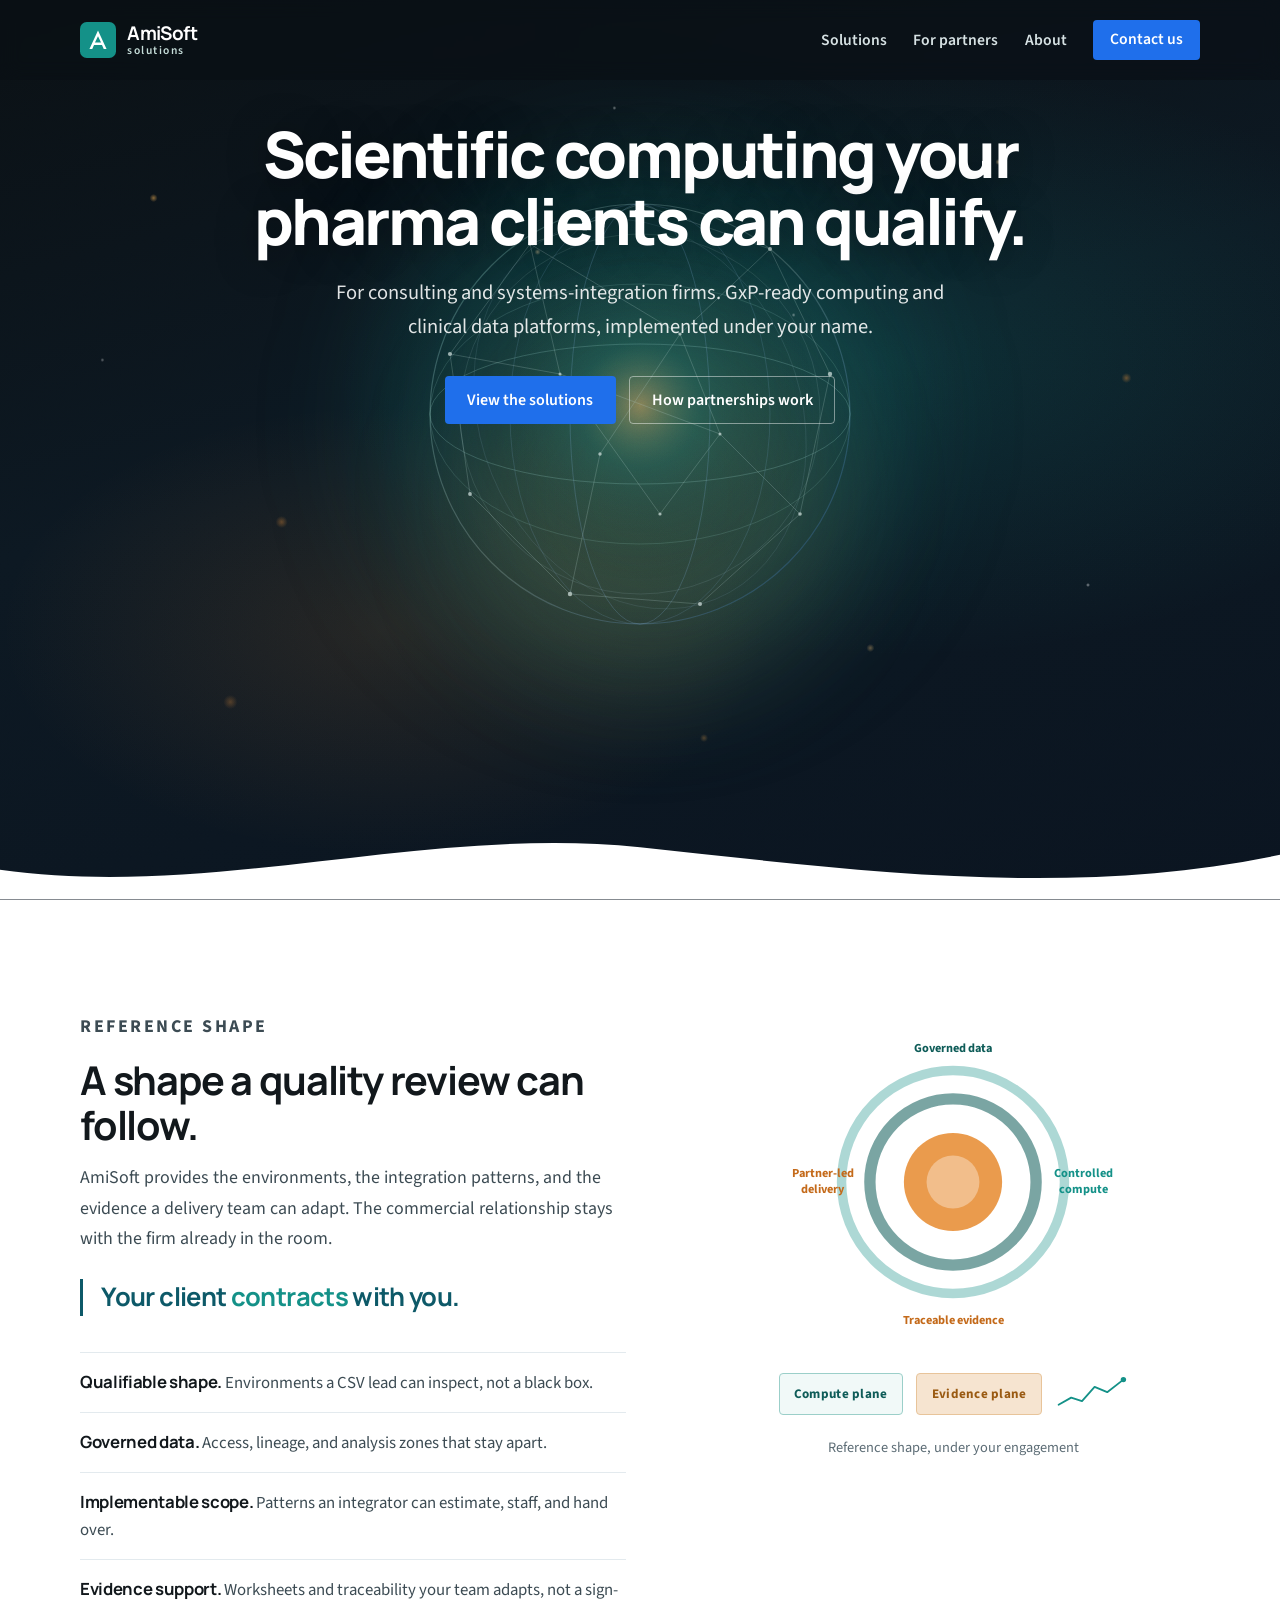
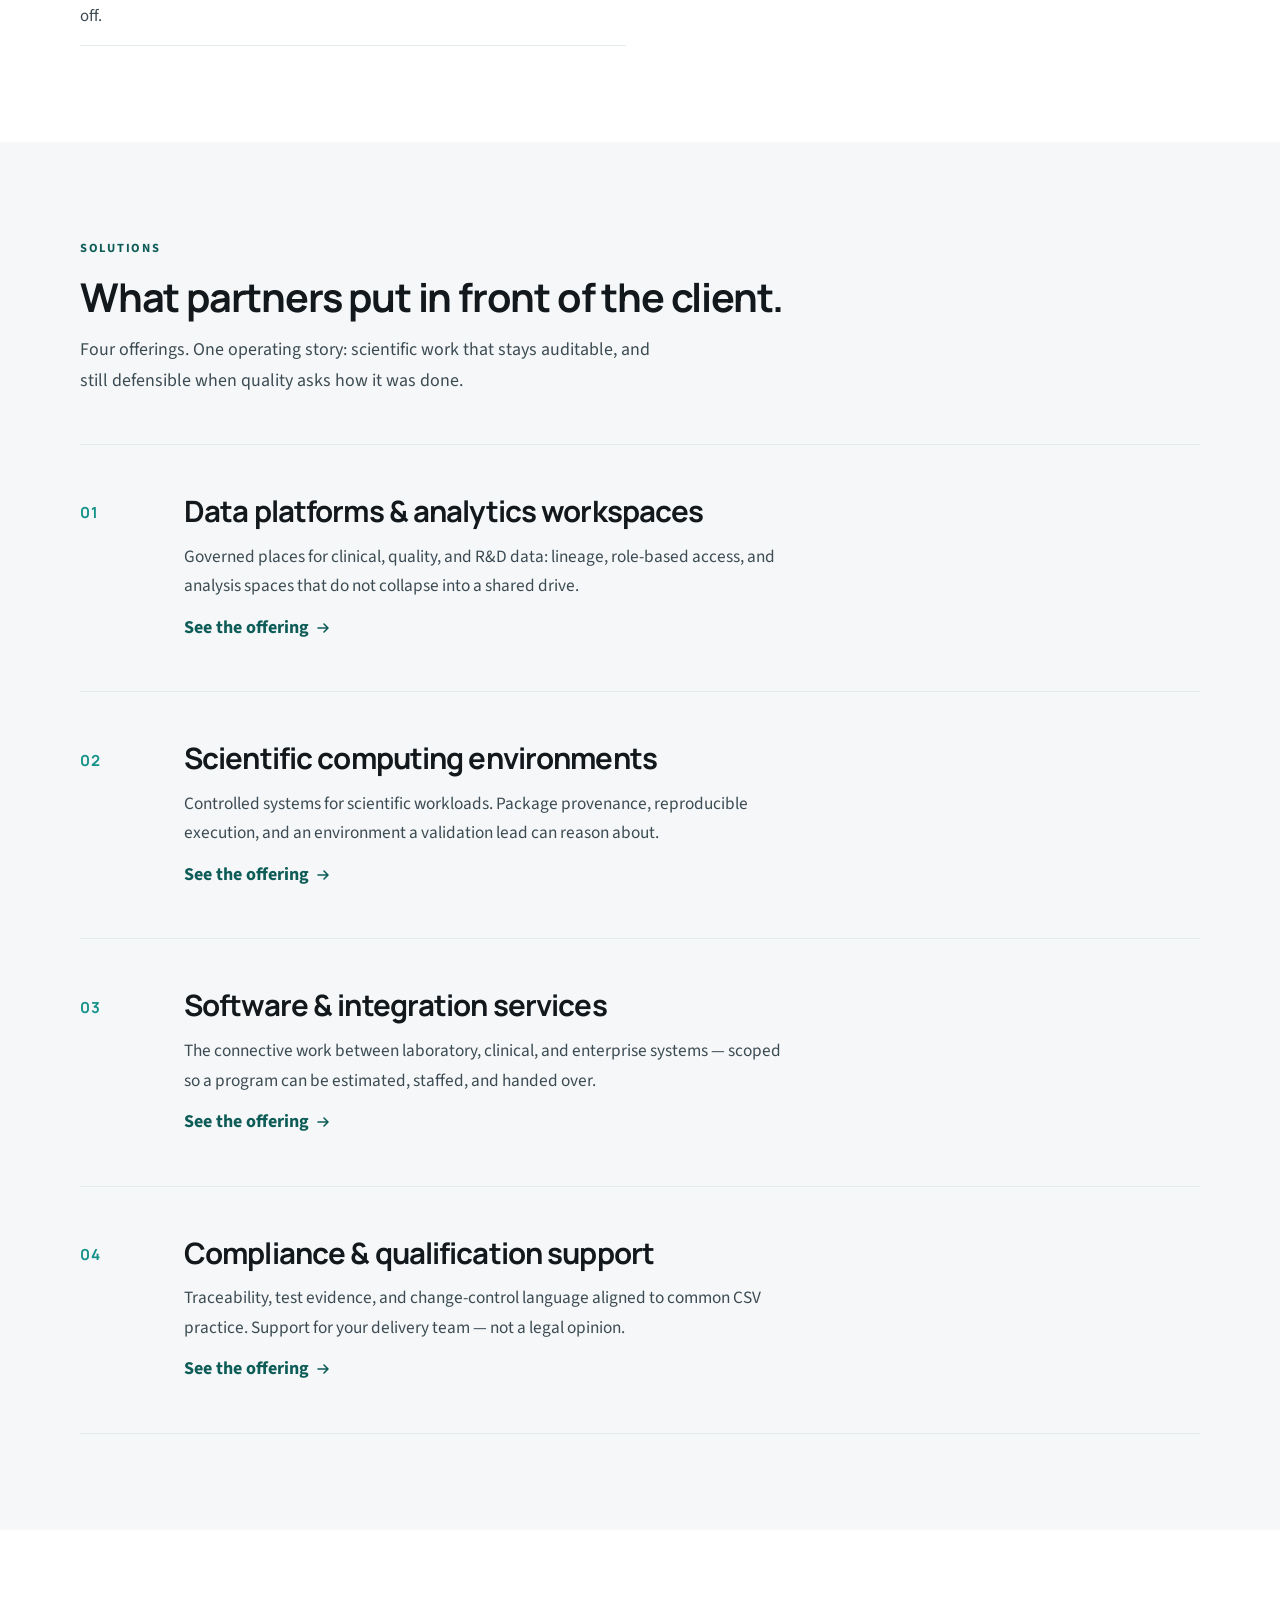
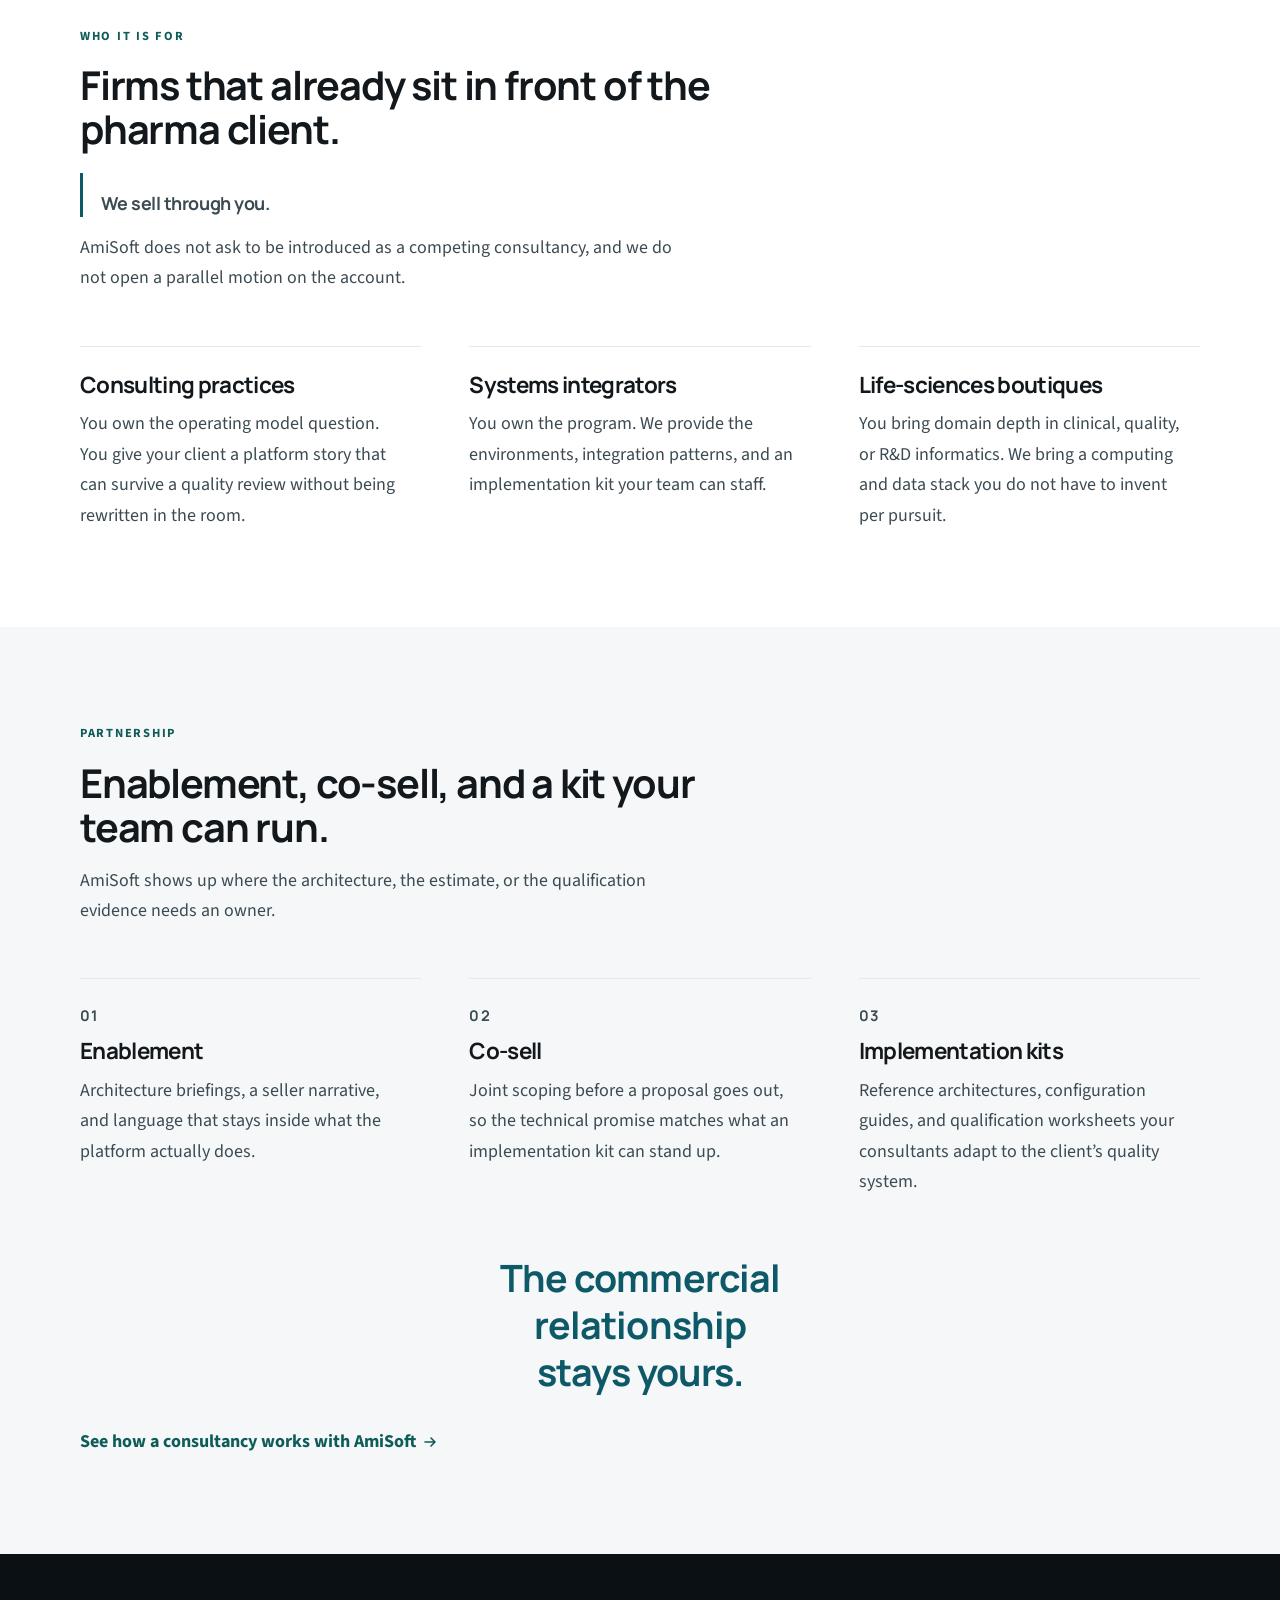
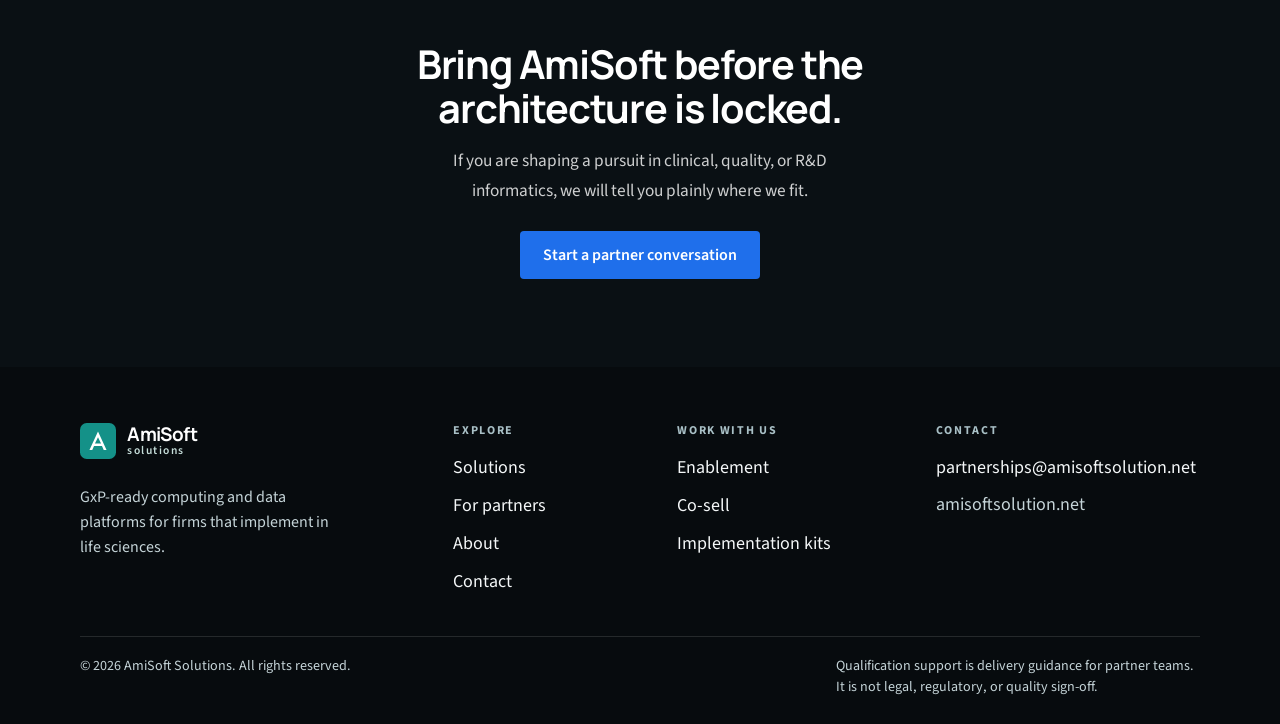
==== commit 67cfdf27: "Design: Sycamore-style full-viewport dark banner redesign Replace the light two-column hero with a f" ====
--- a/index.html
+++ b/index.html
@@ -3,7 +3,7 @@
 <head>
   <meta charset="UTF-8" />
   <meta name="viewport" content="width=device-width, initial-scale=1" />
-  <meta name="theme-color" content="#0c1822" />
+  <meta name="theme-color" content="#0a1014" />
   <title>AmiSoft Solutions — Scientific computing your pharma clients can qualify</title>
   <meta name="description" content="AmiSoft Solutions is the product and services partner behind consulting and systems-integration firms that sell GxP-ready computing environments and clinical and R&amp;D data platforms." />
   <link rel="icon" href="favicon.svg" type="image/svg+xml" />
@@ -14,7 +14,7 @@
 </head>
 <body>
   <a class="skip" href="#content">Skip to content</a>
-  <header class="site-header">
+  <header class="site-header site-header--on-banner">
     <div class="container header-inner">
       <a class="brand" href="index.html">
         <svg class="brand-mark" viewBox="0 0 32 32" aria-hidden="true">
@@ -36,90 +36,125 @@
         <a href="solutions.html">Solutions</a>
         <a href="partners.html">For partners</a>
         <a href="about.html">About</a>
-        <a href="contact.html">Contact</a>
-        <a class="btn btn-primary btn-sm" href="contact.html">Talk with us</a>
+        <a class="btn btn-cta btn-sm" href="contact.html">Contact us</a>
       </nav>
     </div>
   </header>
 
   <main id="content">
-    <section class="hero">
-      <div class="container hero-grid">
-        <div>
-          <p class="eyebrow">For consulting and systems integration firms</p>
-          <h1>Scientific computing your pharma clients can qualify.</h1>
-          <p class="lead">AmiSoft Solutions is the product and services partner behind your engagement. We provide GxP-ready computing environments, clinical and R&amp;D data platforms, analytics workspaces, and the integration support to implement them under your name.</p>
-          <div class="hero-actions">
-            <a class="btn btn-primary" href="solutions.html">View the solutions</a>
-            <a class="btn btn-ghost" href="partners.html">How partnerships work</a>
-          </div>
-          <p class="fine">Built for firms that sell into pharmaceutical, biotechnology, and medical device accounts.</p>
+    <section class="hero-banner" aria-label="Introduction">
+      <div class="hero-backdrop" aria-hidden="true">
+        <div class="hero-glow hero-glow--teal"></div>
+        <div class="hero-glow hero-glow--amber"></div>
+        <div class="hero-bokeh"></div>
+        <svg class="hero-wire" viewBox="0 0 640 640" xmlns="http://www.w3.org/2000/svg">
+          <defs>
+            <radialGradient id="wireCore" cx="50%" cy="48%" r="42%">
+              <stop offset="0%" stop-color="#f0c070" stop-opacity="0.55"/>
+              <stop offset="35%" stop-color="#149188" stop-opacity="0.22"/>
+              <stop offset="100%" stop-color="#0a1014" stop-opacity="0"/>
+            </radialGradient>
+            <linearGradient id="wireStroke" x1="0%" y1="0%" x2="100%" y2="100%">
+              <stop offset="0%" stop-color="#7ec8c0" stop-opacity="0.55"/>
+              <stop offset="50%" stop-color="#cfe8e4" stop-opacity="0.35"/>
+              <stop offset="100%" stop-color="#1f6feb" stop-opacity="0.4"/>
+            </linearGradient>
+          </defs>
+          <circle cx="320" cy="320" r="210" fill="url(#wireCore)"/>
+          <ellipse cx="320" cy="320" rx="210" ry="210" fill="none" stroke="url(#wireStroke)" stroke-width="1.2" opacity="0.7"/>
+          <ellipse cx="320" cy="320" rx="210" ry="70" fill="none" stroke="#9ad4cc" stroke-width="0.8" opacity="0.35"/>
+          <ellipse cx="320" cy="320" rx="210" ry="130" fill="none" stroke="#9ad4cc" stroke-width="0.7" opacity="0.28"/>
+          <ellipse cx="320" cy="320" rx="70" ry="210" fill="none" stroke="#8bb8e8" stroke-width="0.8" opacity="0.3"/>
+          <ellipse cx="320" cy="320" rx="130" ry="210" fill="none" stroke="#8bb8e8" stroke-width="0.7" opacity="0.25"/>
+          <ellipse cx="320" cy="320" rx="180" ry="180" fill="none" stroke="#b8ddd8" stroke-width="0.6" opacity="0.22" transform="rotate(28 320 320)"/>
+          <ellipse cx="320" cy="320" rx="160" ry="200" fill="none" stroke="#a8c8e0" stroke-width="0.6" opacity="0.2" transform="rotate(-22 320 320)"/>
+          <g fill="#e8f4f2" opacity="0.75">
+            <circle cx="320" cy="110" r="2.4"/><circle cx="450" cy="155" r="2"/><circle cx="510" cy="280" r="2.2"/>
+            <circle cx="480" cy="420" r="1.8"/><circle cx="380" cy="510" r="2"/><circle cx="250" cy="500" r="2.2"/>
+            <circle cx="150" cy="400" r="1.9"/><circle cx="130" cy="260" r="2.1"/><circle cx="210" cy="150" r="1.8"/>
+            <circle cx="360" cy="240" r="1.6"/><circle cx="280" cy="360" r="1.7"/><circle cx="400" cy="340" r="1.5"/>
+            <circle cx="240" cy="280" r="1.5"/><circle cx="340" cy="420" r="1.6"/>
+          </g>
+          <g stroke="#c5e0dc" stroke-width="0.7" opacity="0.35" fill="none">
+            <path d="M320 110 L450 155 L510 280 L480 420 L380 510 L250 500 L150 400 L130 260 L210 150 Z"/>
+            <path d="M210 150 L360 240 L400 340 L340 420 L240 280 Z"/>
+            <path d="M450 155 L360 240 L280 360 L250 500"/>
+            <path d="M130 260 L240 280 L400 340 L480 420"/>
+          </g>
+        </svg>
+        <div class="hero-grain"></div>
+      </div>
+      <div class="container hero-banner-inner">
+        <h1>Scientific computing your pharma clients can qualify.</h1>
+        <p class="lead lead--on-dark">For consulting and systems-integration firms. GxP-ready computing and clinical data platforms, implemented under your name.</p>
+        <div class="hero-actions">
+          <a class="btn btn-cta" href="solutions.html">View the solutions</a>
+          <a class="btn btn-ghost-light" href="partners.html">How partnerships work</a>
+        </div>
+      </div>
+      <svg class="wave-sep" viewBox="0 0 1440 96" preserveAspectRatio="none" aria-hidden="true">
+        <path fill="#ffffff" d="M0,64 C240,96 480,16 720,40 C960,64 1200,96 1440,48 L1440,96 L0,96 Z"/>
+      </svg>
+    </section>
+
+    <section class="section section-shape" aria-labelledby="shape-heading">
+      <div class="container shape-grid">
+        <div class="shape-copy">
+          <p class="section-label"><span>Reference shape</span></p>
+          <h2 id="shape-heading">A shape a quality review can follow.</h2>
+          <p>AmiSoft provides the environments, the integration patterns, and the evidence a delivery team can adapt. The commercial relationship stays with the firm already in the room.</p>
           <blockquote class="pull">
-            <p>Your client contracts with you.</p>
+            <p>Your client <em>contracts</em> with you.</p>
           </blockquote>
-        </div>
-        <aside class="shape-card" aria-label="Reference shape">
-          <p class="shape-kicker">Reference shape</p>
-          <p class="shape-sub">Under your engagement</p>
-          <ol class="planes">
-            <li class="is-focus">
-              <strong>Data plane</strong>
-              <span>Governed sources, access, and lineage</span>
+          <ul class="trait-list">
+            <li>
+              <strong>Qualifiable shape.</strong>
+              Environments a CSV lead can inspect, not a black box.
             </li>
             <li>
-              <strong>Compute plane</strong>
-              <span>Controlled runtimes and reproducible runs</span>
+              <strong>Governed data.</strong>
+              Access, lineage, and analysis zones that stay apart.
             </li>
             <li>
-              <strong>Evidence plane</strong>
-              <span>Traceability a quality review can follow</span>
+              <strong>Implementable scope.</strong>
+              Patterns an integrator can estimate, staff, and hand over.
             </li>
-          </ol>
+            <li>
+              <strong>Evidence support.</strong>
+              Worksheets and traceability your team adapts, not a sign-off.
+            </li>
+          </ul>
+        </div>
+        <aside class="shape-visual" aria-label="Reference shape diagram">
+          <svg class="rings-diagram" viewBox="0 0 360 360" xmlns="http://www.w3.org/2000/svg" role="img">
+            <title>Governed data, controlled compute, traceable evidence, partner-led delivery</title>
+            <circle cx="180" cy="180" r="118" fill="none" stroke="#149188" stroke-width="10" opacity="0.35"/>
+            <circle cx="180" cy="180" r="88" fill="none" stroke="#0e5c58" stroke-width="12" opacity="0.55"/>
+            <circle cx="180" cy="180" r="52" fill="#e8913a" opacity="0.9"/>
+            <circle cx="180" cy="180" r="28" fill="#fff" opacity="0.35"/>
+            <g font-family="Manrope, Source Sans 3, sans-serif" font-size="13" font-weight="700">
+              <text x="180" y="42" text-anchor="middle" fill="#0e5c58">Governed data</text>
+              <text x="318" y="175" text-anchor="middle" fill="#149188">Controlled</text>
+              <text x="318" y="192" text-anchor="middle" fill="#149188">compute</text>
+              <text x="180" y="330" text-anchor="middle" fill="#c46a1a">Traceable evidence</text>
+              <text x="42" y="175" text-anchor="middle" fill="#c46a1a">Partner-led</text>
+              <text x="42" y="192" text-anchor="middle" fill="#c46a1a">delivery</text>
+            </g>
+          </svg>
+          <div class="planes-mini" aria-hidden="true">
+            <div class="plane-chip plane-chip--teal">Compute plane</div>
+            <div class="plane-chip plane-chip--amber">Evidence plane</div>
+            <svg class="mini-chart" viewBox="0 0 80 48" fill="none">
+              <path d="M4 36 L18 28 L30 32 L44 16 L58 22 L76 8" stroke="#149188" stroke-width="2" stroke-linecap="round" stroke-linejoin="round"/>
+              <circle cx="76" cy="8" r="3" fill="#149188"/>
+            </svg>
+          </div>
+          <p class="shape-caption">Reference shape, under your engagement</p>
         </aside>
       </div>
-      <div class="container">
-        <ul class="traits">
-          <li>
-            <svg class="trait-icon" viewBox="0 0 24 24" aria-hidden="true" fill="none" stroke="currentColor" stroke-width="1.6" stroke-linecap="round" stroke-linejoin="round">
-              <circle cx="11" cy="11" r="6.25"/>
-              <path d="M16 16.5 20 20.5"/>
-              <path d="m8.6 11.1 1.6 1.6 3.1-3.3"/>
-            </svg>
-            <h2>Qualifiable shape</h2>
-            <p>Environments a CSV lead can inspect, not a black box.</p>
-          </li>
-          <li>
-            <svg class="trait-icon" viewBox="0 0 24 24" aria-hidden="true" fill="none" stroke="currentColor" stroke-width="1.6" stroke-linecap="round" stroke-linejoin="round">
-              <path d="m12 4 8 4-8 4-8-4 8-4Z"/>
-              <path d="m4 12 8 4 8-4"/>
-              <path d="m4 16 8 4 8-4"/>
-            </svg>
-            <h2>Governed data</h2>
-            <p>Access, lineage, and analysis zones that stay apart.</p>
-          </li>
-          <li>
-            <svg class="trait-icon" viewBox="0 0 24 24" aria-hidden="true" fill="none" stroke="currentColor" stroke-width="1.6" stroke-linecap="round" stroke-linejoin="round">
-              <rect x="3.5" y="3.5" width="7" height="7" rx="1.4"/>
-              <rect x="13.5" y="3.5" width="7" height="7" rx="1.4"/>
-              <rect x="8.5" y="13.5" width="7" height="7" rx="1.4"/>
-            </svg>
-            <h2>Implementable scope</h2>
-            <p>Patterns an integrator can estimate, staff, and hand over.</p>
-          </li>
-          <li>
-            <svg class="trait-icon" viewBox="0 0 24 24" aria-hidden="true" fill="none" stroke="currentColor" stroke-width="1.6" stroke-linecap="round" stroke-linejoin="round">
-              <rect x="6" y="4.5" width="12" height="15.5" rx="2"/>
-              <path d="M9 4.5h6V4a1.5 1.5 0 0 0-1.5-1.5h-3A1.5 1.5 0 0 0 9 4v.5Z"/>
-              <path d="M9 11h6M9 14.5h6M9 18h3.5"/>
-            </svg>
-            <h2>Evidence support</h2>
-            <p>Worksheets and traceability your team adapts, not a sign-off.</p>
-          </li>
-        </ul>
-      </div>
-    </section>
-
-    <section class="section" aria-labelledby="solutions-heading">
+    </section>
+
+    <section class="section section-mist" aria-labelledby="solutions-heading">
       <div class="container">
         <p class="section-label"><span>Solutions</span></p>
         <div class="section-intro">
@@ -182,7 +217,7 @@
       </div>
     </section>
 
-    <section class="section" aria-labelledby="partnership-heading">
+    <section class="section section-mist" aria-labelledby="partnership-heading">
       <div class="container">
         <p class="section-label"><span>Partnership</span></p>
         <div class="section-intro">
@@ -219,7 +254,7 @@
           <h2 id="cta-heading">Bring AmiSoft before the architecture is locked.</h2>
           <p>If you are shaping a pursuit in clinical, quality, or R&amp;D informatics, we will tell you plainly where we fit.</p>
         </div>
-        <a class="btn btn-primary" href="contact.html">Start a partner conversation</a>
+        <a class="btn btn-cta" href="contact.html">Start a partner conversation</a>
       </div>
     </section>
   </main>
--- a/css/site.css
+++ b/css/site.css
@@ -8,19 +8,25 @@
   --line: #e3eaee;
   --line-strong: #d0d9de;
   --paper: #ffffff;
-  --mist: #f3f6f7;
+  --mist: #f5f7f8;
   --navy: #0c1822;
+  --banner: #0a1014;
+  --banner-mid: #0c1822;
   --teal: #0e5c58;
   --teal-deep: #0a4744;
   --teal-hover: #146963;
   --mark: #149188;
   --quote: #0d5968;
   --teal-soft: #e7f3f2;
+  --cta: #1f6feb;
+  --cta-hover: #1a5fd0;
+  --amber: #e8913a;
+  --amber-soft: #f6e4d0;
   --danger: #8b2e2e;
   --danger-bg: #f8ecec;
   --sans: "Source Sans 3", "Segoe UI", Helvetica, Arial, sans-serif;
   --display: "Manrope", "Source Sans 3", "Segoe UI", sans-serif;
-  --header: 84px;
+  --header: 80px;
   --measure: 66ch;
 }
 
@@ -54,12 +60,12 @@
 
 h1 {
   font-weight: 800;
-  font-size: clamp(2.65rem, 4.7vw, 4rem);
-  letter-spacing: -0.038em;
+  font-size: clamp(2.8rem, 5vw, 4.5rem);
+  letter-spacing: -0.04em;
   line-height: 1.05;
 }
 
-h2 { font-size: clamp(1.9rem, 3vw, 2.55rem); }
+h2 { font-size: clamp(1.95rem, 3.1vw, 2.65rem); }
 
 h3 { font-size: 1.35rem; line-height: 1.25; }
 
@@ -104,17 +110,28 @@
   margin-inline: auto;
 }
 
-/* Header */
+/* Header — fixed dark bar sitting on the banner */
 .site-header {
-  position: sticky;
+  position: fixed;
   top: 0;
+  left: 0;
+  right: 0;
   z-index: 40;
-  background: var(--navy);
+  background: rgba(10, 16, 20, 0.55);
   color: #fff;
+  backdrop-filter: blur(10px);
+  -webkit-backdrop-filter: blur(10px);
+  transition: background 0.2s ease;
+}
+
+.site-header.is-solid {
+  background: var(--banner);
+  box-shadow: 0 1px 0 rgba(255, 255, 255, 0.06);
 }
 
 .site-header :focus-visible,
-.site-footer :focus-visible {
+.site-footer :focus-visible,
+.cta-band :focus-visible {
   outline-color: #fff;
 }
 
@@ -160,9 +177,9 @@
 
 .brand-sub {
   font-family: var(--sans);
-  font-size: 0.68rem;
+  font-size: 0.72rem;
   font-weight: 600;
-  letter-spacing: 0.16em;
+  letter-spacing: 0.13em;
   text-transform: lowercase;
   color: #c5ddd9;
 }
@@ -186,7 +203,7 @@
 }
 
 .site-nav a[aria-current="page"] {
-  box-shadow: inset 0 -2px 0 #8fd4cc;
+  box-shadow: inset 0 -2px 0 rgba(255, 255, 255, 0.85);
 }
 
 .site-nav a.btn,
@@ -197,6 +214,7 @@
 
 .nav-toggle {
   display: none;
+  position: relative;
   align-items: center;
   justify-content: center;
   width: 44px;
@@ -207,6 +225,22 @@
   cursor: pointer;
 }
 
+.nav-toggle[aria-expanded="true"] svg { visibility: hidden; }
+
+.nav-toggle[aria-expanded="true"]::before,
+.nav-toggle[aria-expanded="true"]::after {
+  content: "";
+  position: absolute;
+  top: 21px;
+  left: 13px;
+  width: 18px;
+  height: 2px;
+  background: #fff;
+}
+
+.nav-toggle[aria-expanded="true"]::before { transform: rotate(45deg); }
+.nav-toggle[aria-expanded="true"]::after { transform: rotate(-45deg); }
+
 .nav-toggle svg { width: 20px; height: 20px; }
 
 /* Buttons */
@@ -215,13 +249,13 @@
   align-items: center;
   justify-content: center;
   gap: 0.4rem;
-  min-height: 44px;
+  min-height: 48px;
   border-radius: 4px;
-  padding: 0.7rem 1.15rem;
+  padding: 0.75rem 1.35rem;
   border: 1px solid transparent;
   background: transparent;
   color: var(--ink);
-  font: 600 0.98rem/1 var(--sans);
+  font: 600 1rem/1 var(--sans);
   text-decoration: none;
   cursor: pointer;
   white-space: nowrap;
@@ -233,6 +267,13 @@
 }
 
 .btn-primary:hover { background: var(--teal-hover); }
+
+.btn-cta {
+  background: var(--cta);
+  color: #fff;
+}
+
+.btn-cta:hover { background: var(--cta-hover); }
 
 .btn-ghost {
   background: transparent;
@@ -245,6 +286,17 @@
   color: var(--navy);
 }
 
+.btn-ghost-light {
+  background: transparent;
+  color: #fff;
+  border-color: rgba(255, 255, 255, 0.45);
+}
+
+.btn-ghost-light:hover {
+  border-color: #fff;
+  background: rgba(255, 255, 255, 0.08);
+}
+
 .btn-light {
   background: #fff;
   color: var(--navy);
@@ -254,38 +306,149 @@
 
 .btn-sm {
   min-height: 40px;
-  padding: 0.5rem 0.9rem;
+  padding: 0.5rem 1rem;
   font-size: 0.92rem;
 }
 
-/* Hero */
-.hero { padding: 5.5rem 0 4.5rem; }
-
-.hero-grid {
-  display: grid;
-  grid-template-columns: minmax(0, 1.2fr) minmax(260px, 0.72fr);
-  gap: 4.5rem;
-  align-items: start;
-}
-
-.eyebrow,
-.section-label {
-  margin: 0 0 1rem;
-  font-size: 0.78rem;
-  font-weight: 700;
-  letter-spacing: 0.14em;
-  text-transform: uppercase;
-  color: var(--teal);
-}
-
-.section-label {
-  display: block;
-  justify-content: flex-start;
-}
-
-.section-label span { letter-spacing: 0.14em; }
-
-.hero h1 { max-width: 11.5em; }
+/* ========== Full-viewport dark hero ========== */
+.hero-banner,
+.page-hero {
+  position: relative;
+  overflow: hidden;
+  background:
+    radial-gradient(ellipse 80% 60% at 70% 40%, rgba(20, 145, 136, 0.18), transparent 55%),
+    radial-gradient(ellipse 60% 50% at 30% 70%, rgba(232, 145, 58, 0.12), transparent 50%),
+    linear-gradient(165deg, #0a1014 0%, #0c1822 45%, #0a1420 100%);
+  color: #fff;
+}
+
+.hero-banner {
+  min-height: 100vh;
+  display: flex;
+  flex-direction: column;
+  justify-content: center;
+  padding: calc(var(--header) + 2.5rem) 0 0;
+}
+
+.page-hero {
+  padding: calc(var(--header) + 3.25rem) 0 0;
+  min-height: 0;
+}
+
+.hero-backdrop {
+  position: absolute;
+  inset: 0;
+  pointer-events: none;
+  overflow: hidden;
+}
+
+.hero-glow {
+  position: absolute;
+  border-radius: 50%;
+  filter: blur(60px);
+}
+
+.hero-glow--teal {
+  width: min(55vw, 520px);
+  height: min(55vw, 520px);
+  top: 18%;
+  left: 50%;
+  transform: translateX(-50%);
+  background: rgba(20, 145, 136, 0.22);
+}
+
+.hero-glow--amber {
+  width: min(40vw, 360px);
+  height: min(40vw, 360px);
+  top: 35%;
+  left: 48%;
+  transform: translateX(-40%);
+  background: rgba(240, 180, 80, 0.14);
+}
+
+.hero-bokeh {
+  position: absolute;
+  inset: 0;
+  background-image:
+    radial-gradient(circle 3px at 12% 22%, rgba(232, 170, 80, 0.55), transparent 4px),
+    radial-gradient(circle 5px at 22% 58%, rgba(232, 145, 58, 0.35), transparent 6px),
+    radial-gradient(circle 2px at 78% 18%, rgba(255, 210, 140, 0.5), transparent 3px),
+    radial-gradient(circle 4px at 88% 42%, rgba(232, 145, 58, 0.4), transparent 5px),
+    radial-gradient(circle 2.5px at 68% 72%, rgba(255, 200, 120, 0.35), transparent 4px),
+    radial-gradient(circle 6px at 18% 78%, rgba(232, 145, 58, 0.28), transparent 7px),
+    radial-gradient(circle 2px at 42% 28%, rgba(255, 220, 160, 0.4), transparent 3px),
+    radial-gradient(circle 3px at 55% 82%, rgba(232, 160, 70, 0.3), transparent 4px),
+    radial-gradient(circle 1.5px at 35% 45%, rgba(255, 255, 255, 0.45), transparent 2px),
+    radial-gradient(circle 1.5px at 62% 35%, rgba(255, 255, 255, 0.4), transparent 2px),
+    radial-gradient(circle 1px at 85% 65%, rgba(255, 255, 255, 0.5), transparent 2px),
+    radial-gradient(circle 1px at 8% 40%, rgba(255, 255, 255, 0.35), transparent 2px),
+    radial-gradient(circle 1px at 48% 12%, rgba(255, 255, 255, 0.4), transparent 2px);
+}
+
+.hero-wire--page {
+  top: 55%;
+  width: min(55vw, 420px);
+  height: min(55vw, 420px);
+  opacity: 0.55;
+}
+
+.hero-wire {
+  position: absolute;
+  left: 50%;
+  top: 46%;
+  width: min(72vw, 640px);
+  height: min(72vw, 640px);
+  transform: translate(-50%, -50%);
+  opacity: 0.85;
+}
+
+.hero-grain {
+  position: absolute;
+  inset: 0;
+  opacity: 0.07;
+  background-image: url("data:image/svg+xml,%3Csvg viewBox='0 0 200 200' xmlns='http://www.w3.org/2000/svg'%3E%3Cfilter id='n'%3E%3CfeTurbulence type='fractalNoise' baseFrequency='0.85' numOctaves='4' stitchTiles='stitch'/%3E%3C/filter%3E%3Crect width='100%25' height='100%25' filter='url(%23n)'/%3E%3C/svg%3E");
+  background-size: 180px 180px;
+  mix-blend-mode: overlay;
+}
+
+.hero-banner-inner,
+.page-hero-inner {
+  position: relative;
+  z-index: 2;
+  text-align: center;
+  max-width: 52rem;
+  margin-inline: auto;
+  padding-bottom: 5.5rem;
+}
+
+.page-hero-inner {
+  text-align: left;
+  max-width: none;
+  margin-inline: 0;
+  padding-bottom: 4.5rem;
+}
+
+.page-hero-inner.page-hero-inner--center {
+  text-align: center;
+  max-width: 44rem;
+  margin-inline: auto;
+}
+
+.hero-banner h1,
+.page-hero h1 {
+  color: #fff;
+  max-width: 14em;
+  margin-inline: auto;
+  text-shadow: 0 2px 40px rgba(0, 0, 0, 0.35);
+}
+
+.page-hero h1 {
+  margin-inline: 0;
+  font-size: clamp(2.4rem, 4vw, 3.5rem);
+  max-width: 16em;
+}
+
+.page-hero-inner--center h1 { margin-inline: auto; }
 
 .lead {
   margin-top: 1.35rem;
@@ -295,108 +458,186 @@
   line-height: 1.65;
 }
 
+.lead--on-dark {
+  color: rgba(255, 255, 255, 0.88);
+  margin-inline: auto;
+  max-width: 38rem;
+  font-size: clamp(1.1rem, 1.6vw, 1.28rem);
+}
+
+.page-hero .lead {
+  color: rgba(255, 255, 255, 0.88);
+  max-width: 44rem;
+}
+
 .hero-actions {
   display: flex;
   flex-wrap: wrap;
-  gap: 0.75rem;
-  margin: 1.75rem 0 1.15rem;
-}
-
-.fine {
-  max-width: 46ch;
-  color: var(--muted);
-  font-size: 1rem;
-  line-height: 1.55;
-}
-
-.shape-card {
-  margin-top: 0.35rem;
-  padding: 0.15rem 0 0 1.75rem;
-  border-left: 1px solid var(--line-strong);
-}
-
-.shape-kicker {
-  font-size: 0.75rem;
+  justify-content: center;
+  gap: 0.85rem;
+  margin: 2rem 0 0;
+}
+
+.page-hero .hero-actions { justify-content: flex-start; }
+
+.wave-sep {
+  position: relative;
+  z-index: 3;
+  display: block;
+  width: 100%;
+  height: clamp(48px, 7vw, 96px);
+  margin-top: auto;
+}
+
+.page-hero .wave-sep { margin-top: 0; }
+
+/* Labels / eyebrows on dark */
+.hero-banner .eyebrow,
+.page-hero .eyebrow {
+  color: #8fd4cc;
+}
+
+.page-hero .crumb {
+  color: rgba(255, 255, 255, 0.55);
+}
+
+.page-hero .crumb a {
+  color: #8fd4cc;
+}
+
+.page-hero .pull {
+  border-left-color: #8fd4cc;
+}
+
+.page-hero .pull p {
+  color: #c5e8e4;
+}
+
+.page-hero .anchor-nav {
+  border-top-color: rgba(255, 255, 255, 0.15);
+}
+
+.page-hero .anchor-nav a {
+  color: rgba(255, 255, 255, 0.9);
+}
+
+.page-hero .anchor-nav a span { color: #8fd4cc; }
+
+.page-hero .anchor-nav a:hover,
+.page-hero .anchor-nav a.is-active {
+  border-bottom-color: #8fd4cc;
+  color: #fff;
+}
+
+.eyebrow,
+.section-label {
+  margin: 0 0 1rem;
+  font-size: 0.78rem;
   font-weight: 700;
   letter-spacing: 0.14em;
   text-transform: uppercase;
+  color: var(--teal);
+}
+
+.section-label {
+  display: block;
+  justify-content: flex-start;
+}
+
+.section-label span { letter-spacing: 0.14em; }
+
+/* Shape / traits intro (first light section) */
+.section-shape { padding-top: 4.5rem; }
+
+.shape-grid {
+  display: grid;
+  grid-template-columns: minmax(0, 1.05fr) minmax(280px, 0.95fr);
+  gap: 4rem 5rem;
+  align-items: start;
+}
+
+.shape-copy .lead,
+.shape-copy > p {
+  margin-top: 1rem;
+  max-width: var(--measure);
+  color: var(--body);
+  font-size: 1.12rem;
+}
+
+.trait-list {
+  list-style: none;
+  margin: 2.25rem 0 0;
+  padding: 0;
+}
+
+.trait-list li {
+  padding: 1rem 0;
+  border-top: 1px solid var(--line);
+  color: var(--body);
+  font-size: 1.05rem;
+  line-height: 1.55;
+}
+
+.trait-list li:last-child { border-bottom: 1px solid var(--line); }
+
+.trait-list strong {
+  color: var(--ink);
+  font-family: var(--display);
+  font-weight: 700;
+  letter-spacing: -0.02em;
+}
+
+.shape-visual {
+  display: flex;
+  flex-direction: column;
+  align-items: center;
+  gap: 1.25rem;
+  padding: 1rem 0;
+}
+
+.rings-diagram {
+  width: min(100%, 340px);
+  height: auto;
+}
+
+.planes-mini {
+  display: flex;
+  flex-wrap: wrap;
+  align-items: center;
+  justify-content: center;
+  gap: 0.65rem 0.85rem;
+}
+
+.plane-chip {
+  font-size: 0.82rem;
+  font-weight: 700;
+  letter-spacing: 0.02em;
+  padding: 0.55rem 0.9rem;
+  border-radius: 4px;
+  border: 1.5px solid;
+}
+
+.plane-chip--teal {
+  color: var(--teal);
+  border-color: #9bcfc9;
+  background: rgba(20, 145, 136, 0.06);
+}
+
+.plane-chip--amber {
+  color: #9a5a12;
+  border-color: #e8c49a;
+  background: var(--amber-soft);
+}
+
+.mini-chart {
+  width: 72px;
+  height: 44px;
+}
+
+.shape-caption {
   color: var(--faint);
-}
-
-.shape-sub {
-  margin-top: 0.4rem;
-  font-size: 0.75rem;
-  font-weight: 700;
-  letter-spacing: 0.12em;
-  text-transform: uppercase;
-  color: var(--teal);
-}
-
-.planes {
-  list-style: none;
-  margin: 1.15rem 0 0;
-  padding: 0;
-}
-
-.planes li {
-  padding: 0.95rem 1rem;
-}
-
-.planes li + li { border-top: 1px solid var(--line); }
-
-.planes li.is-focus {
-  background: var(--teal-soft);
-  box-shadow: inset 3px 0 0 var(--teal);
-}
-
-.planes strong {
-  display: block;
-  font-family: var(--display);
-  font-size: 1.05rem;
-  font-weight: 700;
-  letter-spacing: -0.02em;
-  color: var(--ink);
-}
-
-.planes span {
-  display: block;
-  margin-top: 0.15rem;
-  color: var(--muted);
-  font-size: 0.98rem;
-  line-height: 1.45;
-}
-
-.traits {
-  display: grid;
-  grid-template-columns: repeat(4, 1fr);
-  gap: 2rem 2.25rem;
-  margin: 4.25rem 0 0;
-  padding: 2.25rem 0 0;
-  border-top: 1px solid var(--line);
-  list-style: none;
-}
-
-.traits li { min-width: 0; }
-
-.trait-icon {
-  width: 26px;
-  height: 26px;
-  color: var(--teal);
-}
-
-.traits h2 {
-  font-family: var(--sans);
-  font-size: 1.05rem;
-  font-weight: 700;
-  letter-spacing: -0.015em;
-  line-height: 1.3;
-  margin: 0.8rem 0 0.35rem;
-}
-
-.traits p {
-  color: var(--muted);
-  font-size: 1rem;
-  line-height: 1.5;
+  font-size: 0.9rem;
+  text-align: center;
 }
 
 /* Pull quotes */
@@ -413,6 +654,11 @@
   font-weight: 700;
   line-height: 1.35;
   letter-spacing: -0.025em;
+}
+
+.pull em {
+  font-style: normal;
+  color: var(--mark);
 }
 
 .pull-center {
@@ -431,7 +677,9 @@
 .section-intro .pull { margin-top: 1.35rem; }
 
 /* Sections */
-.section { padding: 5.75rem 0; }
+.section { padding: 6rem 0; }
+
+.section-mist { background: var(--mist); }
 
 .section-intro { max-width: 44rem; }
 
@@ -442,15 +690,15 @@
   font-size: 1.12rem;
 }
 
-.offer-stack { margin-top: 2.75rem; }
+.offer-stack { margin-top: 3rem; }
 
 .offer-block {
   display: grid;
   grid-template-columns: 5.25rem minmax(0, 1fr);
   column-gap: 1.25rem;
-  row-gap: 0.7rem;
+  row-gap: 0.75rem;
   align-items: start;
-  padding: 2.85rem 0;
+  padding: 3rem 0;
   border-top: 1px solid var(--line);
 }
 
@@ -458,8 +706,8 @@
 
 .offer-block .num {
   grid-row: 1 / span 3;
-  padding-top: 0.4rem;
-  color: var(--teal);
+  padding-top: 0.45rem;
+  color: var(--mark);
   font-family: var(--display);
   font-size: 0.95rem;
   font-weight: 700;
@@ -467,7 +715,7 @@
 }
 
 .offer-block h3 {
-  font-size: clamp(1.5rem, 2.2vw, 1.85rem);
+  font-size: clamp(1.55rem, 2.3vw, 1.95rem);
   max-width: 28ch;
 }
 
@@ -508,12 +756,12 @@
   display: grid;
   grid-template-columns: repeat(3, 1fr);
   gap: 2.75rem 3rem;
-  margin-top: 3rem;
+  margin-top: 3.25rem;
 }
 
 .trio article,
 .steps article {
-  padding-top: 1.35rem;
+  padding-top: 1.5rem;
   border-top: 1px solid var(--line);
 }
 
@@ -531,16 +779,14 @@
 
 .step-num {
   margin-bottom: 0.55rem;
-  color: var(--teal);
+  color: var(--mark);
   font-family: var(--display);
   font-size: 0.92rem;
   font-weight: 700;
   letter-spacing: 0.08em;
 }
 
-/* Inner pages */
-.page-hero { padding: 4.75rem 0 3.5rem; }
-
+/* Inner pages shared */
 .crumb {
   margin-bottom: 1.35rem;
   color: var(--faint);
@@ -554,10 +800,6 @@
 }
 
 .crumb a:hover { text-decoration: underline; text-underline-offset: 0.16em; }
-
-.page-hero h1 { max-width: 16em; }
-
-.page-hero .lead { max-width: 44rem; }
 
 .anchor-nav {
   display: flex;
@@ -601,15 +843,18 @@
 
 .offering.is-band { background: var(--mist); }
 
-.page-hero + .offering {
+.page-hero + .offering,
+.page-hero + .partner-block,
+.page-hero + .section,
+.page-hero + .band {
   border-top: 0;
-  padding-top: 1.5rem;
+  padding-top: 4rem;
 }
 
 .offering .idx,
 .prose .idx {
   margin-bottom: 0.7rem;
-  color: var(--teal);
+  color: var(--mark);
   font-family: var(--display);
   font-size: 0.92rem;
   font-weight: 700;
@@ -705,13 +950,19 @@
 }
 
 .closing h2,
-.cta-band h2 { max-width: 16em; }
-
-.closing p,
+.cta-band h2 { max-width: 16em; color: inherit; }
+
+.closing p {
+  margin: 1rem auto 1.6rem;
+  max-width: 46ch;
+  color: var(--body);
+  font-size: 1.08rem;
+}
+
 .cta-band p {
   margin: 1rem auto 1.6rem;
   max-width: 46ch;
-  color: var(--body);
+  color: rgba(255, 255, 255, 0.8);
   font-size: 1.08rem;
 }
 
@@ -737,7 +988,7 @@
 }
 
 .partner-kicker .num {
-  color: var(--teal);
+  color: var(--mark);
   letter-spacing: 0.06em;
   font-variant-numeric: tabular-nums;
 }
@@ -854,7 +1105,6 @@
   grid-template-columns: minmax(0, 1.35fr) minmax(240px, 0.72fr);
   gap: 3.5rem;
   align-items: start;
-  margin-top: 2.75rem;
 }
 
 .form-card {
@@ -990,10 +1240,10 @@
   line-height: 1.45;
 }
 
-/* CTA + footer */
+/* CTA + footer — dark band */
 .cta-band {
-  background: var(--mist);
-  color: var(--ink);
+  background: var(--banner);
+  color: #fff;
   text-align: center;
 }
 
@@ -1001,13 +1251,13 @@
   display: flex;
   flex-direction: column;
   align-items: center;
-  padding: 5.25rem 0;
+  padding: 5.5rem 0;
 }
 
 .cta-copy { max-width: 40rem; }
 
 .site-footer {
-  background: var(--navy);
+  background: #070b0e;
   color: #d5e1e4;
 }
 
@@ -1073,6 +1323,11 @@
   body.nav-open { overflow: hidden; }
 
   .nav-toggle { display: inline-flex; }
+
+  .site-header {
+    background: rgba(10, 16, 20, 0.92);
+    backdrop-filter: blur(8px);
+  }
 
   .site-nav {
     display: none;
@@ -1084,7 +1339,7 @@
     align-items: stretch;
     gap: 0.1rem;
     padding: 0.4rem 1.25rem 1.15rem;
-    background: var(--navy);
+    background: var(--banner);
     border-top: 1px solid rgba(255, 255, 255, 0.08);
   }
 
@@ -1099,9 +1354,7 @@
     margin-top: 0.45rem;
   }
 
-  .site-header { position: sticky; }
-
-  .hero-grid,
+  .shape-grid,
   .split,
   .split-flip,
   .partner-grid,
@@ -1111,14 +1364,6 @@
   .split-flip .prose,
   .split-flip .takeaway { order: 0; }
 
-  .shape-card {
-    margin-top: 2.5rem;
-    padding: 1.5rem 0 0;
-    border-left: 0;
-    border-top: 1px solid var(--line-strong);
-  }
-
-  .traits,
   .commit-grid,
   .session-grid { grid-template-columns: 1fr 1fr; }
 
@@ -1144,16 +1389,21 @@
 
   .footer-grid { grid-template-columns: 1fr 1fr; }
 
-  .hero { padding-top: 3.25rem; }
-  .section { padding: 4.25rem 0; }
+  .section { padding: 4.5rem 0; }
   .offering { padding: 3.75rem 0; }
   .partner-grid { padding: 3.25rem 0; gap: 1rem; }
+
+  .hero-banner {
+    min-height: 100svh;
+    padding-top: calc(var(--header) + 1.5rem);
+  }
+
+  .hero-banner-inner { padding-bottom: 4rem; }
 }
 
 @media (max-width: 640px) {
   .container { width: min(1120px, calc(100% - 2rem)); }
 
-  .traits,
   .commit-grid,
   .session-grid,
   .form-row,
@@ -1161,9 +1411,11 @@
 
   .footer-base { flex-direction: column; }
 
-  h1 { font-size: 2.35rem; }
+  h1 { font-size: 2.45rem; }
 
   .hero-actions .btn { width: 100%; }
+
+  .hero-wire { opacity: 0.55; width: 110vw; height: 110vw; }
 }
 
 @media (prefers-reduced-motion: reduce) {
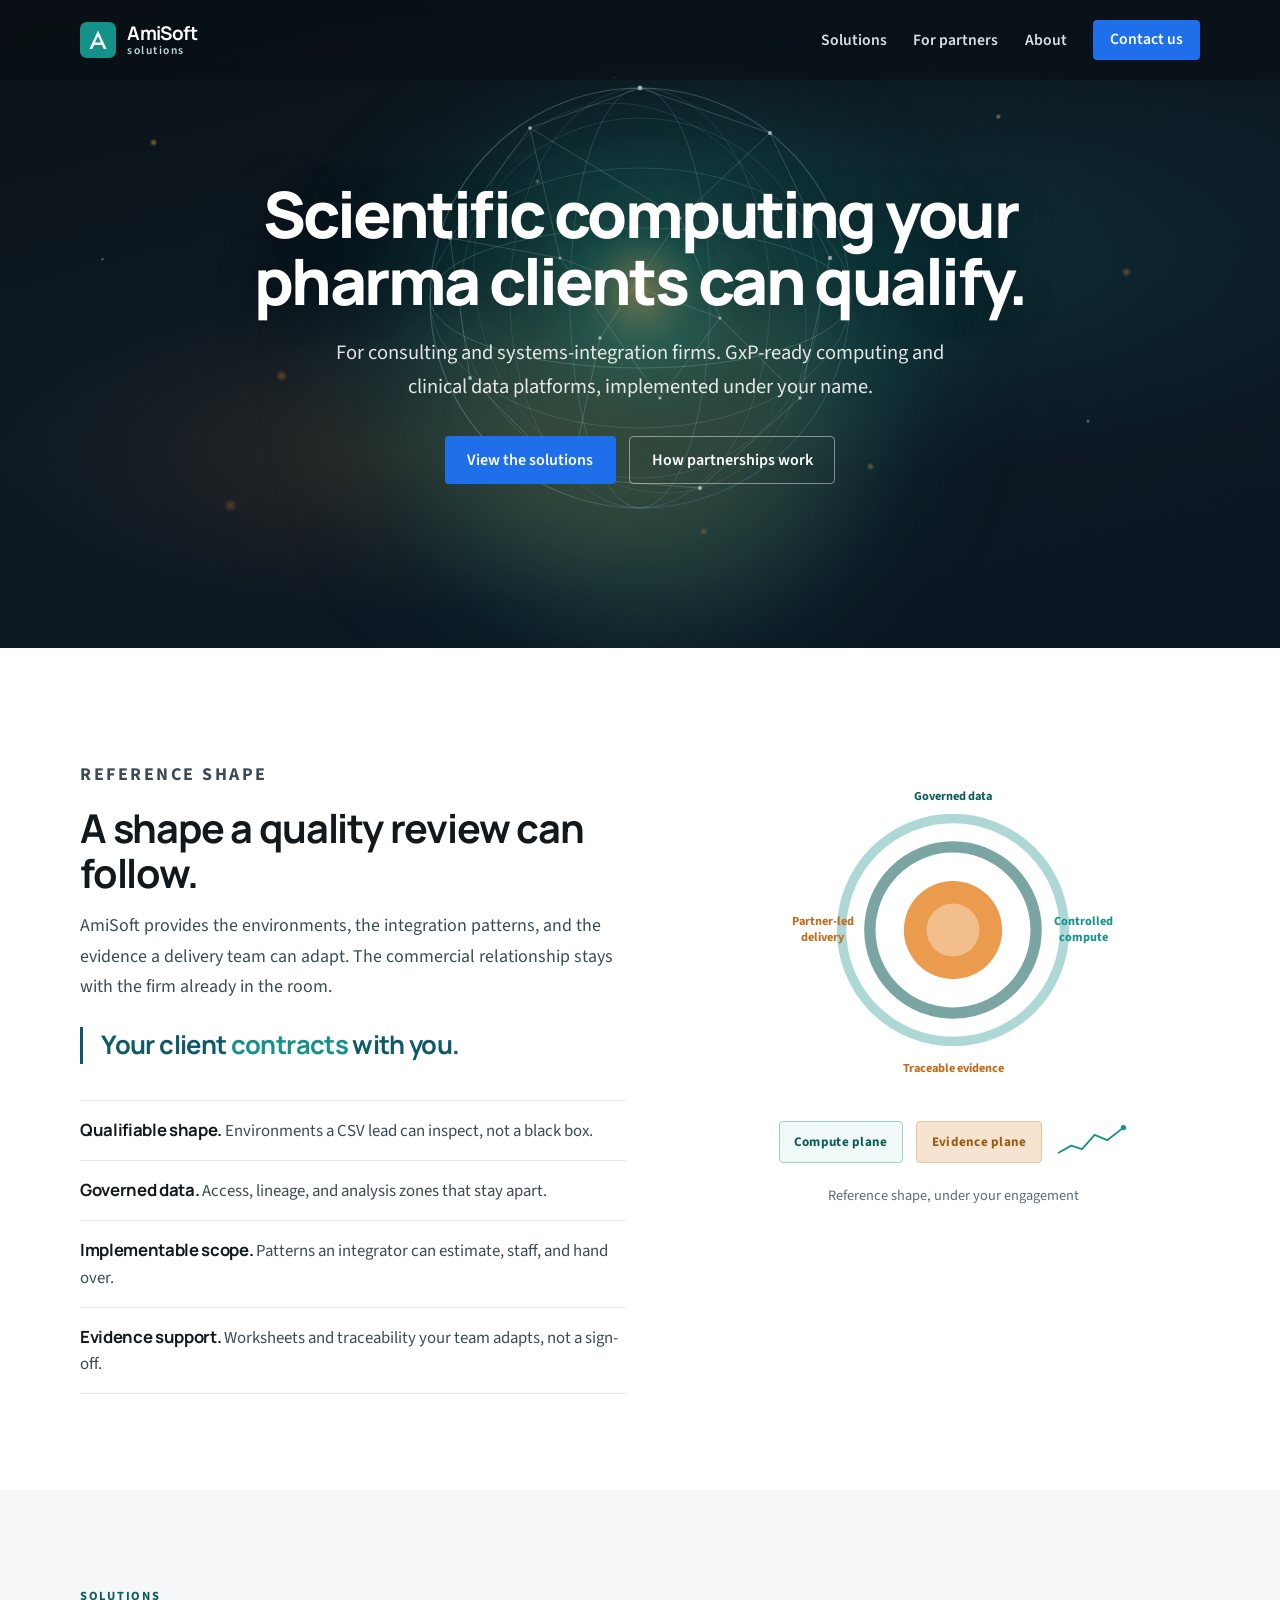
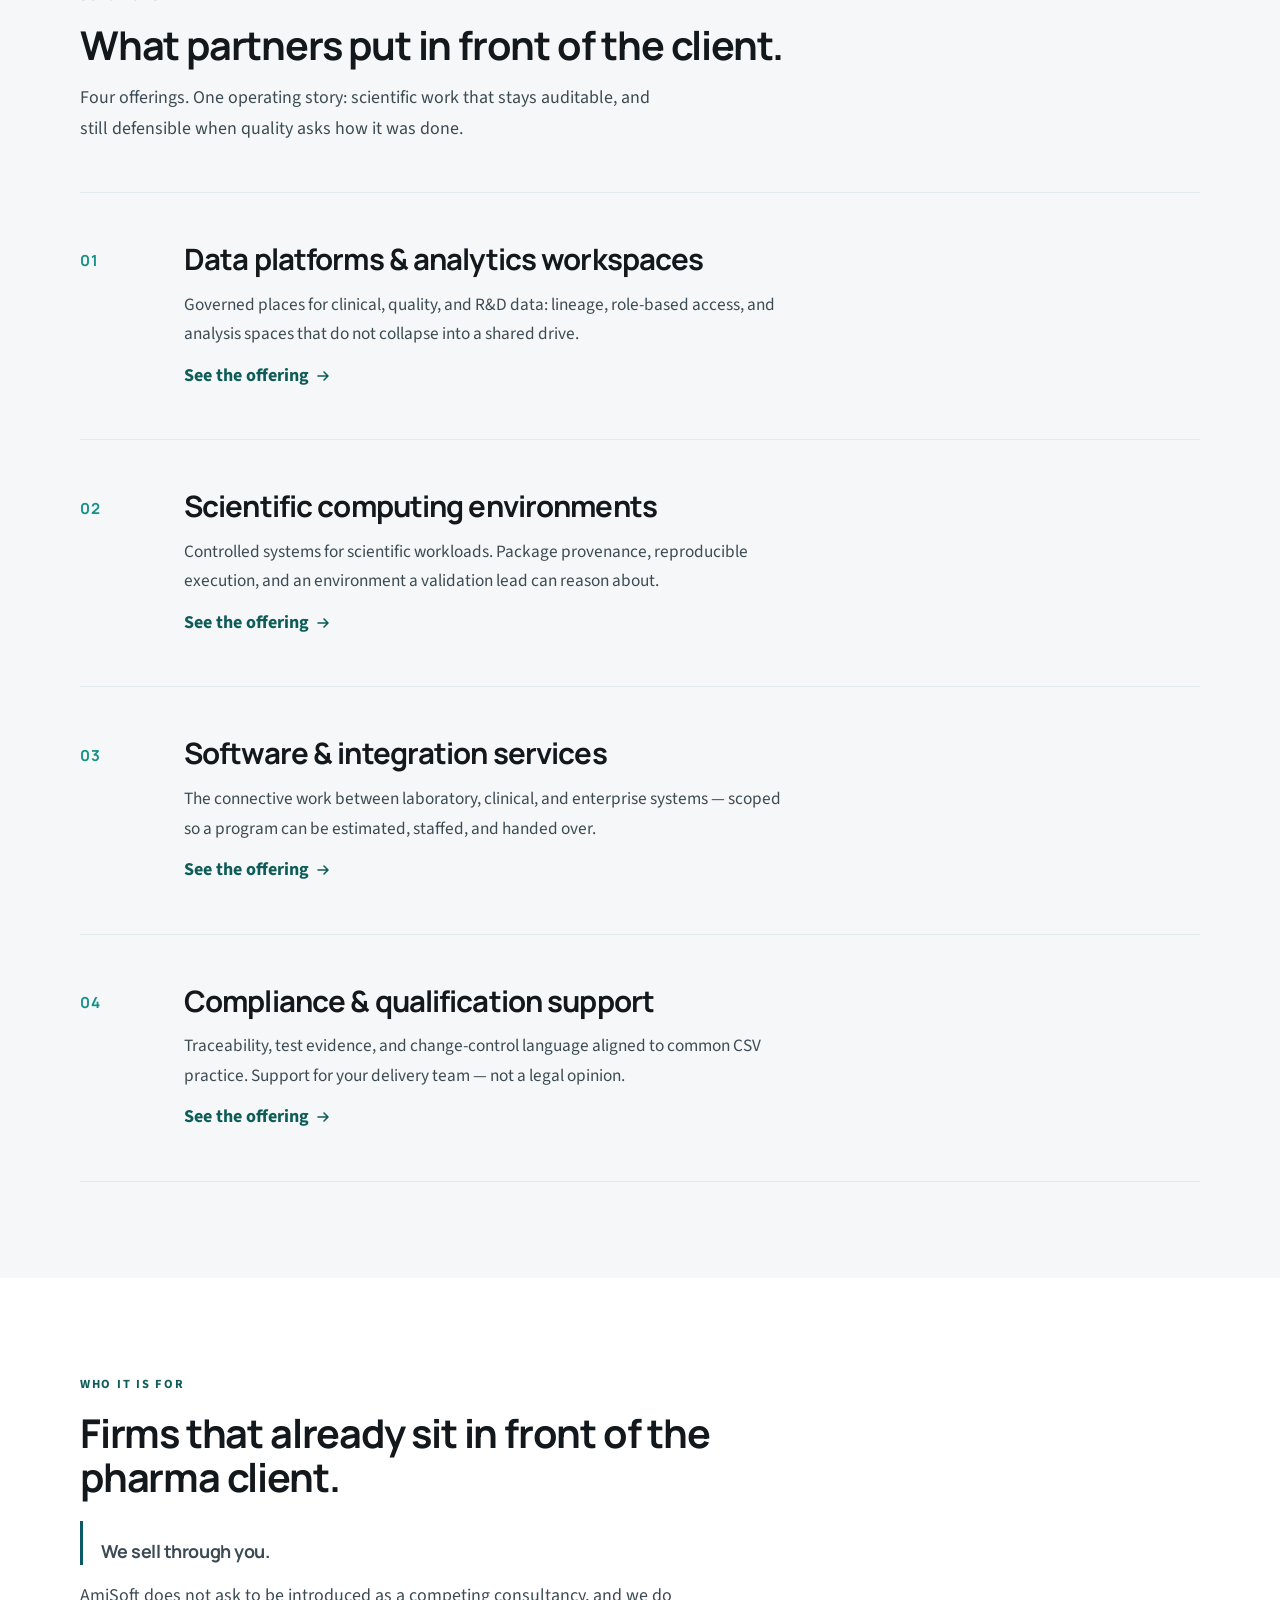
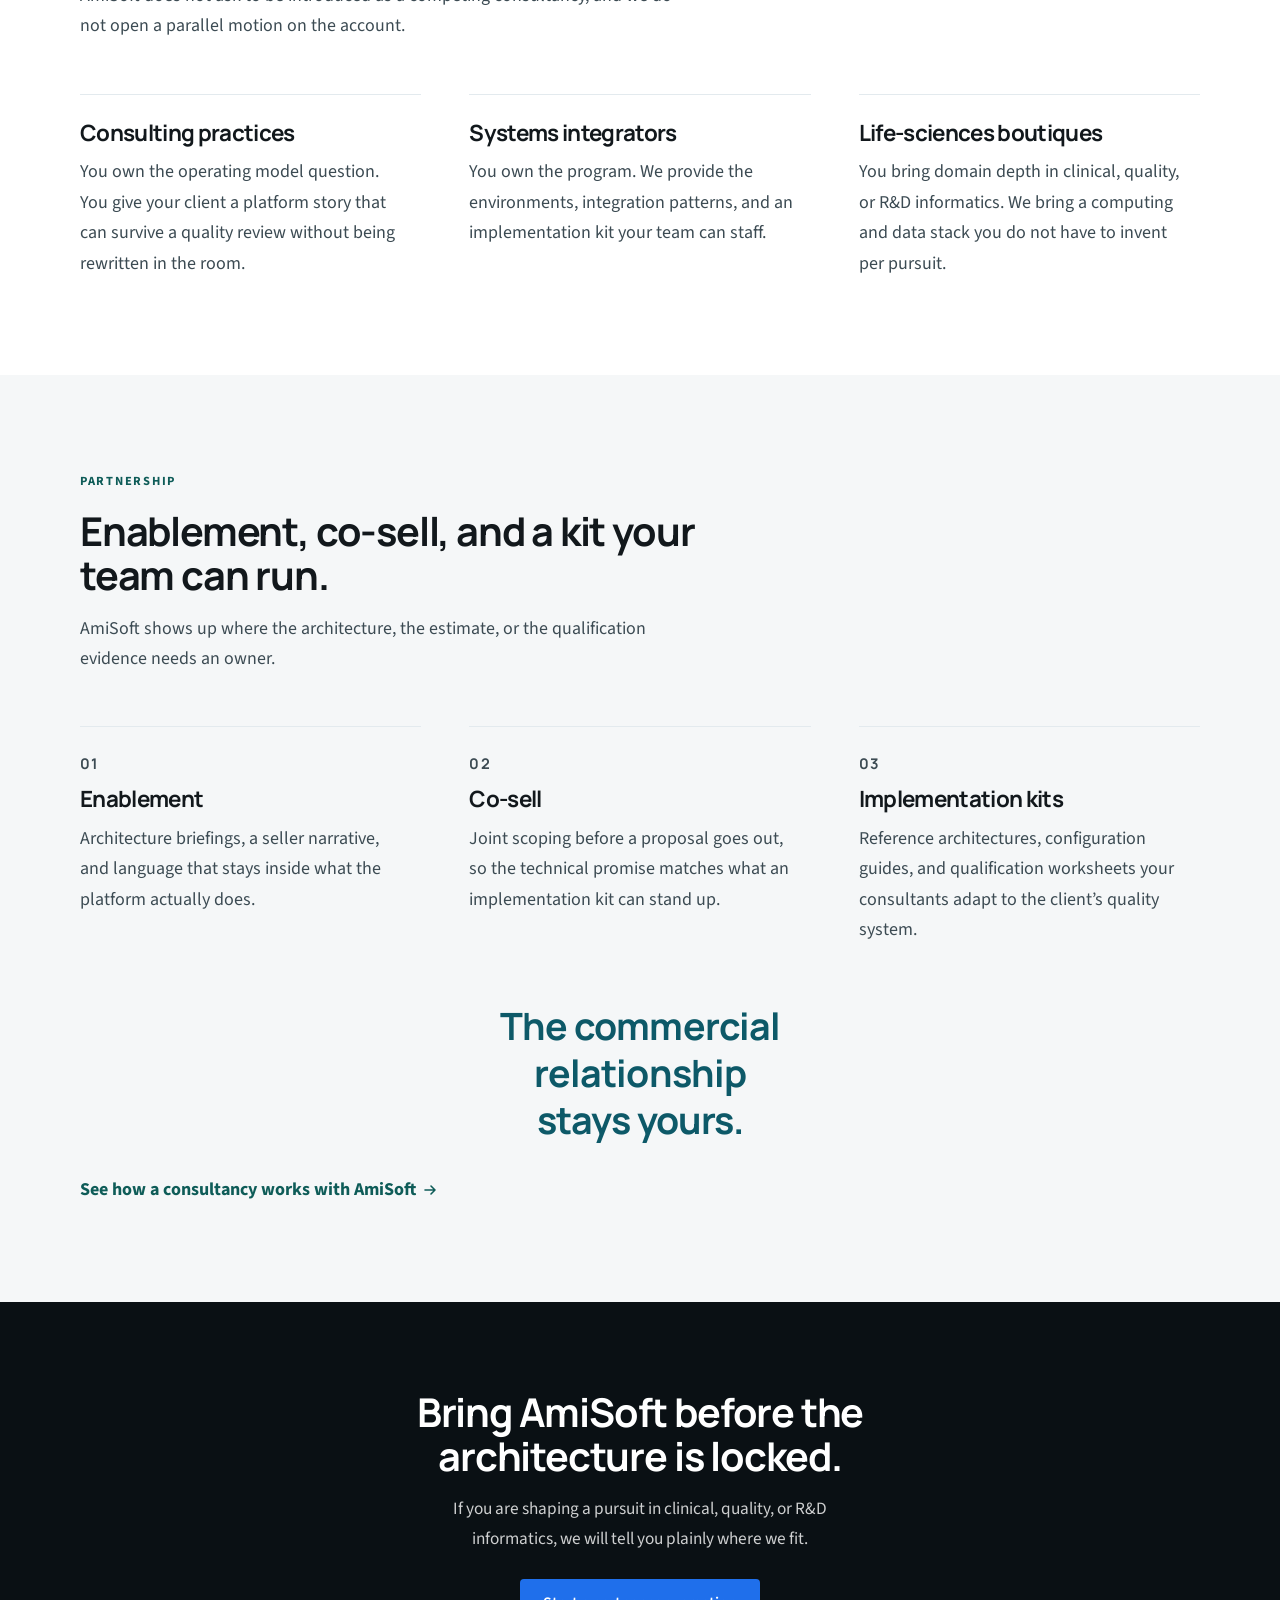
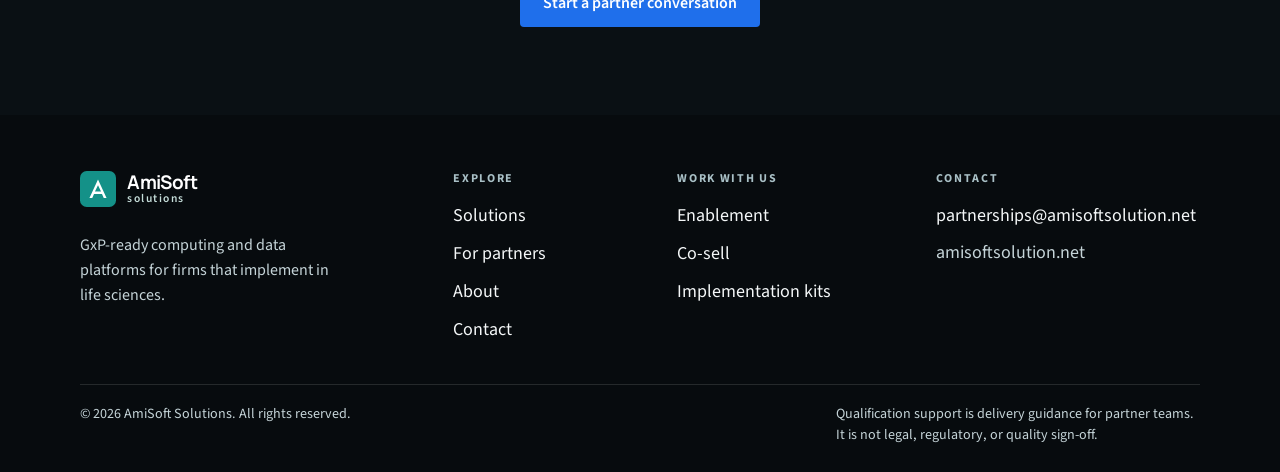
==== commit f7727d6e: "Shorten dark banner and drop the wave separator." ====
--- a/index.html
+++ b/index.html
@@ -92,9 +92,6 @@
           <a class="btn btn-ghost-light" href="partners.html">How partnerships work</a>
         </div>
       </div>
-      <svg class="wave-sep" viewBox="0 0 1440 96" preserveAspectRatio="none" aria-hidden="true">
-        <path fill="#ffffff" d="M0,64 C240,96 480,16 720,40 C960,64 1200,96 1440,48 L1440,96 L0,96 Z"/>
-      </svg>
     </section>
 
     <section class="section section-shape" aria-labelledby="shape-heading">
--- a/css/site.css
+++ b/css/site.css
@@ -323,11 +323,11 @@
 }
 
 .hero-banner {
-  min-height: 100vh;
+  min-height: 72vh;
   display: flex;
   flex-direction: column;
   justify-content: center;
-  padding: calc(var(--header) + 2.5rem) 0 0;
+  padding: calc(var(--header) + 2rem) 0 3.5rem;
 }
 
 .page-hero {
@@ -418,14 +418,14 @@
   text-align: center;
   max-width: 52rem;
   margin-inline: auto;
-  padding-bottom: 5.5rem;
+  padding-bottom: 2.5rem;
 }
 
 .page-hero-inner {
   text-align: left;
   max-width: none;
   margin-inline: 0;
-  padding-bottom: 4.5rem;
+  padding-bottom: 3.25rem;
 }
 
 .page-hero-inner.page-hero-inner--center {
@@ -480,16 +480,6 @@
 
 .page-hero .hero-actions { justify-content: flex-start; }
 
-.wave-sep {
-  position: relative;
-  z-index: 3;
-  display: block;
-  width: 100%;
-  height: clamp(48px, 7vw, 96px);
-  margin-top: auto;
-}
-
-.page-hero .wave-sep { margin-top: 0; }
 
 /* Labels / eyebrows on dark */
 .hero-banner .eyebrow,
@@ -1394,11 +1384,11 @@
   .partner-grid { padding: 3.25rem 0; gap: 1rem; }
 
   .hero-banner {
-    min-height: 100svh;
+    min-height: 68svh;
     padding-top: calc(var(--header) + 1.5rem);
   }
 
-  .hero-banner-inner { padding-bottom: 4rem; }
+  .hero-banner-inner { padding-bottom: 2rem; }
 }
 
 @media (max-width: 640px) {
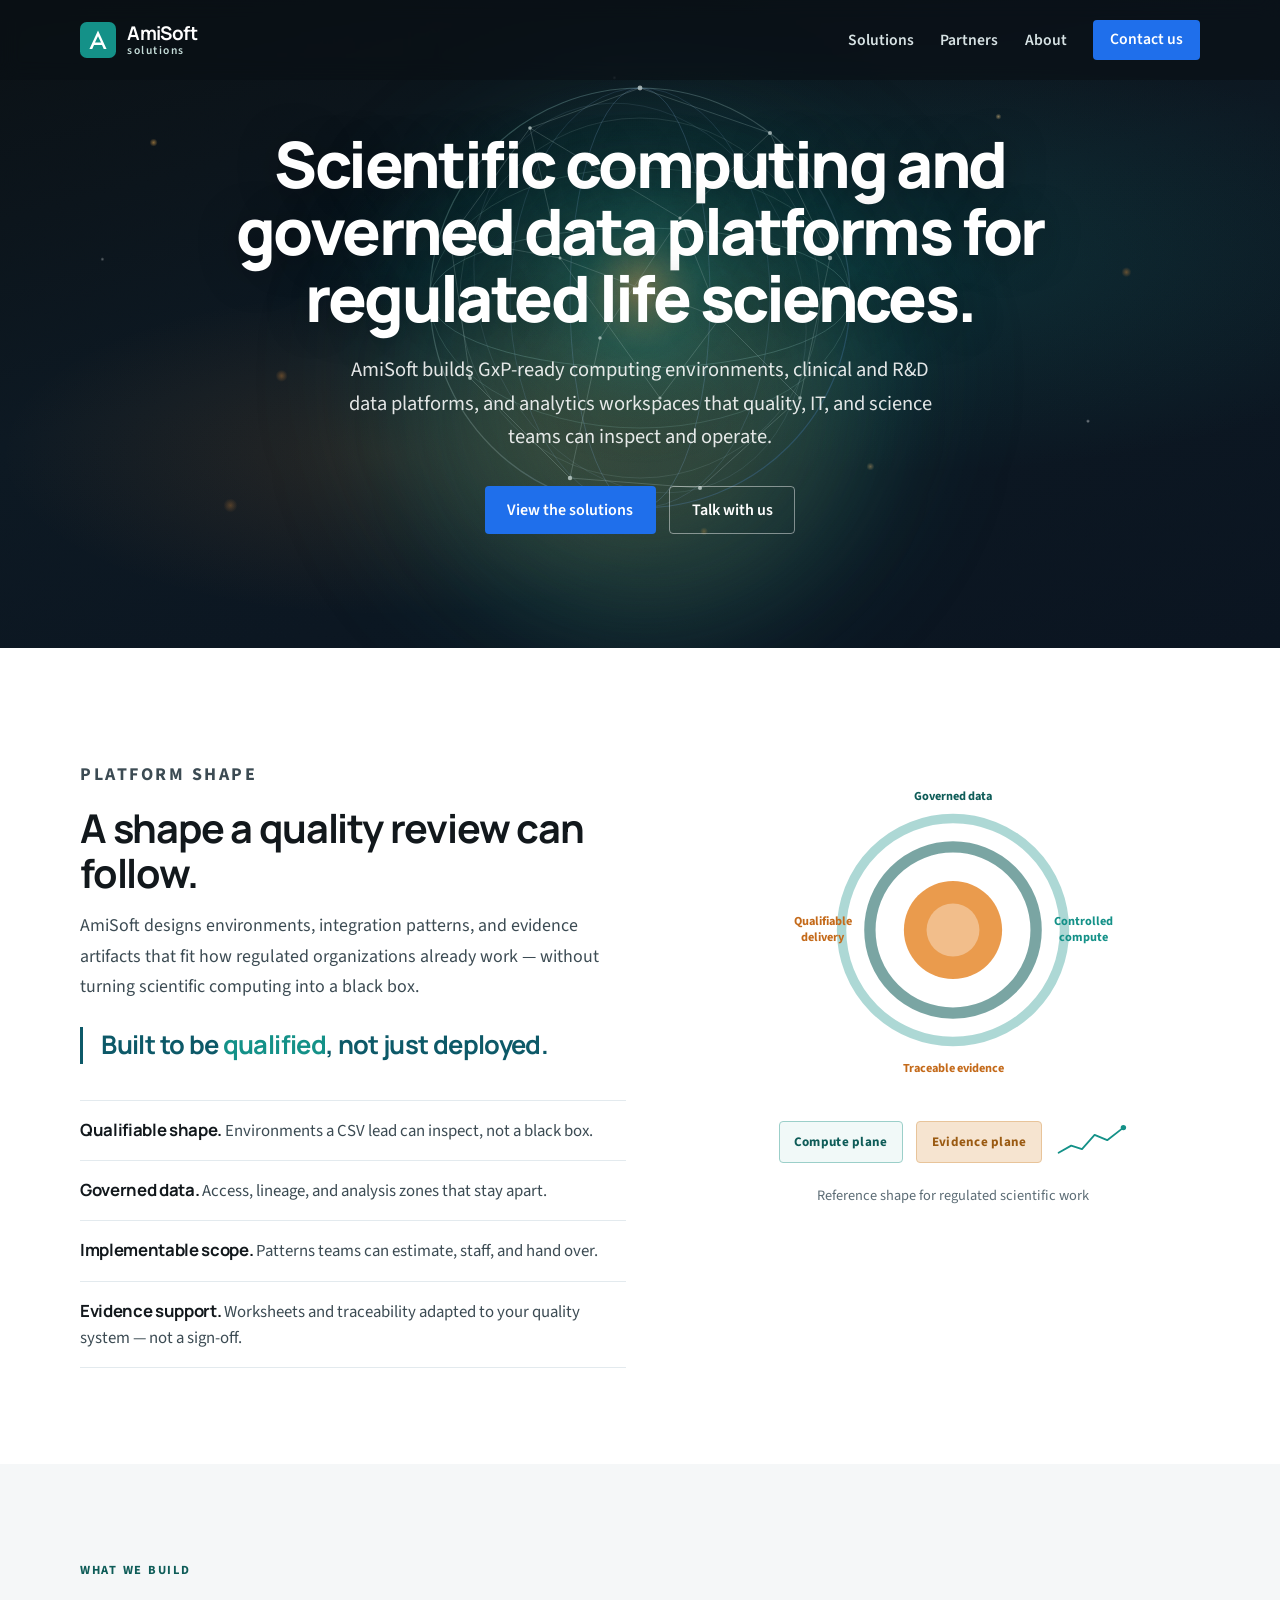
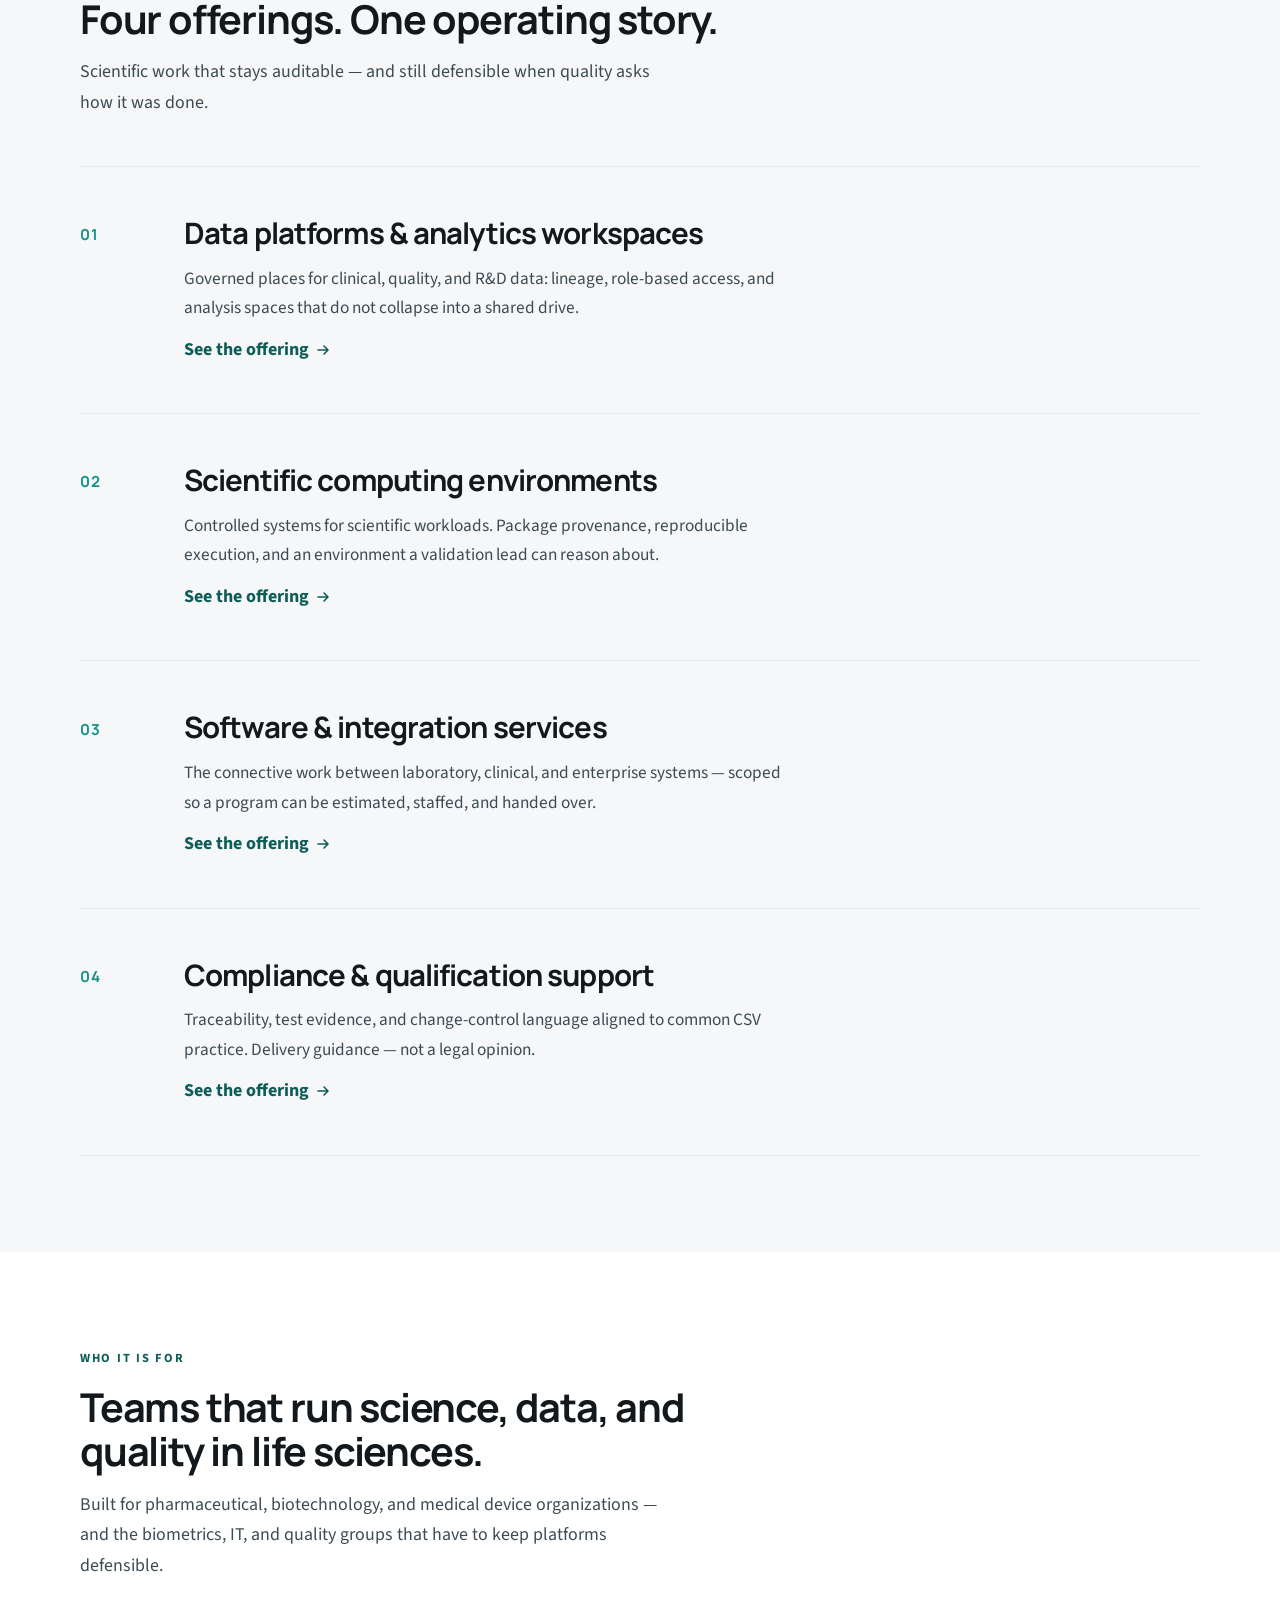
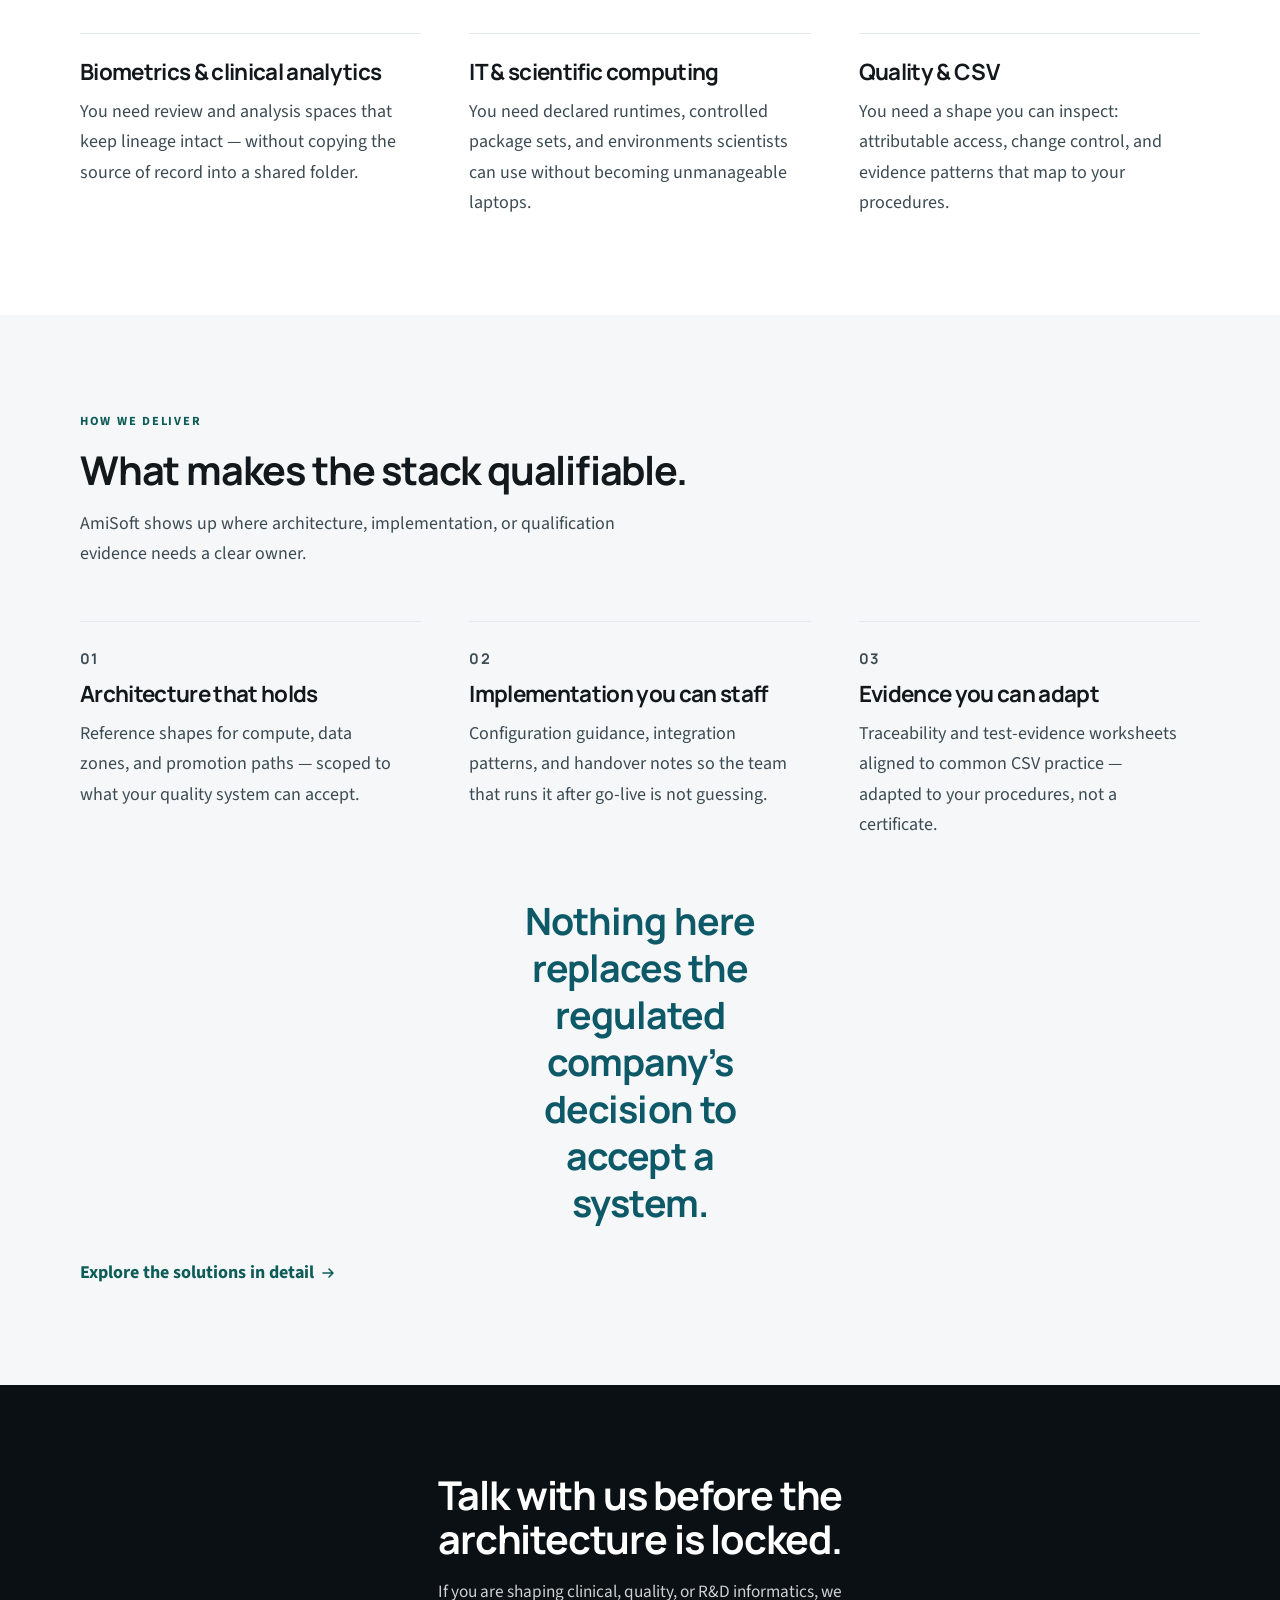
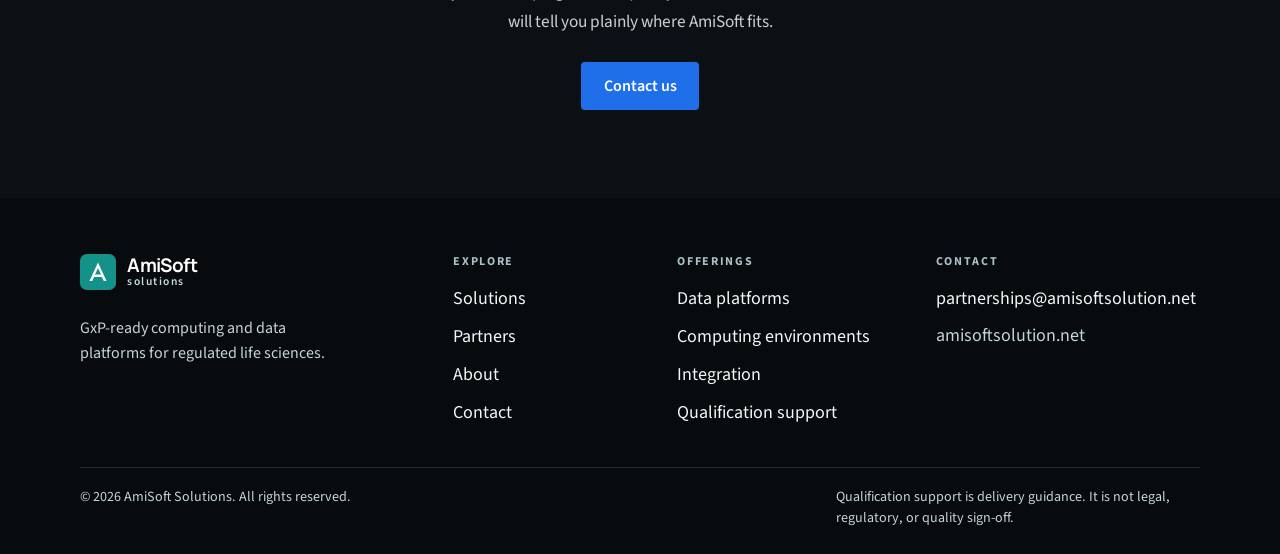
==== commit 1c64287f: "Reframe marketing copy from co-sell channel to product-forward Home, Solutions, About, and Contact n" ====
--- a/index.html
+++ b/index.html
@@ -4,8 +4,8 @@
   <meta charset="UTF-8" />
   <meta name="viewport" content="width=device-width, initial-scale=1" />
   <meta name="theme-color" content="#0a1014" />
-  <title>AmiSoft Solutions — Scientific computing your pharma clients can qualify</title>
-  <meta name="description" content="AmiSoft Solutions is the product and services partner behind consulting and systems-integration firms that sell GxP-ready computing environments and clinical and R&amp;D data platforms." />
+  <title>AmiSoft Solutions — Scientific computing and governed data platforms for life sciences</title>
+  <meta name="description" content="AmiSoft Solutions builds GxP-ready scientific computing environments, clinical and R&amp;D data platforms, analytics workspaces, and integration for pharma, biotech, and medical device organizations." />
   <link rel="icon" href="favicon.svg" type="image/svg+xml" />
   <link rel="preconnect" href="https://fonts.googleapis.com" />
   <link rel="preconnect" href="https://fonts.gstatic.com" crossorigin />
@@ -34,7 +34,7 @@
       </button>
       <nav id="site-nav" class="site-nav" aria-label="Primary">
         <a href="solutions.html">Solutions</a>
-        <a href="partners.html">For partners</a>
+        <a href="partners.html">Partners</a>
         <a href="about.html">About</a>
         <a class="btn btn-cta btn-sm" href="contact.html">Contact us</a>
       </nav>
@@ -85,11 +85,11 @@
         <div class="hero-grain"></div>
       </div>
       <div class="container hero-banner-inner">
-        <h1>Scientific computing your pharma clients can qualify.</h1>
-        <p class="lead lead--on-dark">For consulting and systems-integration firms. GxP-ready computing and clinical data platforms, implemented under your name.</p>
+        <h1>Scientific computing and governed data platforms for regulated life sciences.</h1>
+        <p class="lead lead--on-dark">AmiSoft builds GxP-ready computing environments, clinical and R&amp;D data platforms, and analytics workspaces that quality, IT, and science teams can inspect and operate.</p>
         <div class="hero-actions">
           <a class="btn btn-cta" href="solutions.html">View the solutions</a>
-          <a class="btn btn-ghost-light" href="partners.html">How partnerships work</a>
+          <a class="btn btn-ghost-light" href="contact.html">Talk with us</a>
         </div>
       </div>
     </section>
@@ -97,11 +97,11 @@
     <section class="section section-shape" aria-labelledby="shape-heading">
       <div class="container shape-grid">
         <div class="shape-copy">
-          <p class="section-label"><span>Reference shape</span></p>
+          <p class="section-label"><span>Platform shape</span></p>
           <h2 id="shape-heading">A shape a quality review can follow.</h2>
-          <p>AmiSoft provides the environments, the integration patterns, and the evidence a delivery team can adapt. The commercial relationship stays with the firm already in the room.</p>
+          <p>AmiSoft designs environments, integration patterns, and evidence artifacts that fit how regulated organizations already work — without turning scientific computing into a black box.</p>
           <blockquote class="pull">
-            <p>Your client <em>contracts</em> with you.</p>
+            <p>Built to be <em>qualified</em>, not just deployed.</p>
           </blockquote>
           <ul class="trait-list">
             <li>
@@ -114,17 +114,17 @@
             </li>
             <li>
               <strong>Implementable scope.</strong>
-              Patterns an integrator can estimate, staff, and hand over.
+              Patterns teams can estimate, staff, and hand over.
             </li>
             <li>
               <strong>Evidence support.</strong>
-              Worksheets and traceability your team adapts, not a sign-off.
+              Worksheets and traceability adapted to your quality system — not a sign-off.
             </li>
           </ul>
         </div>
-        <aside class="shape-visual" aria-label="Reference shape diagram">
+        <aside class="shape-visual" aria-label="Platform shape diagram">
           <svg class="rings-diagram" viewBox="0 0 360 360" xmlns="http://www.w3.org/2000/svg" role="img">
-            <title>Governed data, controlled compute, traceable evidence, partner-led delivery</title>
+            <title>Governed data, controlled compute, traceable evidence, qualifiable delivery</title>
             <circle cx="180" cy="180" r="118" fill="none" stroke="#149188" stroke-width="10" opacity="0.35"/>
             <circle cx="180" cy="180" r="88" fill="none" stroke="#0e5c58" stroke-width="12" opacity="0.55"/>
             <circle cx="180" cy="180" r="52" fill="#e8913a" opacity="0.9"/>
@@ -134,7 +134,7 @@
               <text x="318" y="175" text-anchor="middle" fill="#149188">Controlled</text>
               <text x="318" y="192" text-anchor="middle" fill="#149188">compute</text>
               <text x="180" y="330" text-anchor="middle" fill="#c46a1a">Traceable evidence</text>
-              <text x="42" y="175" text-anchor="middle" fill="#c46a1a">Partner-led</text>
+              <text x="42" y="175" text-anchor="middle" fill="#c46a1a">Qualifiable</text>
               <text x="42" y="192" text-anchor="middle" fill="#c46a1a">delivery</text>
             </g>
           </svg>
@@ -146,17 +146,17 @@
               <circle cx="76" cy="8" r="3" fill="#149188"/>
             </svg>
           </div>
-          <p class="shape-caption">Reference shape, under your engagement</p>
+          <p class="shape-caption">Reference shape for regulated scientific work</p>
         </aside>
       </div>
     </section>
 
     <section class="section section-mist" aria-labelledby="solutions-heading">
       <div class="container">
-        <p class="section-label"><span>Solutions</span></p>
+        <p class="section-label"><span>What we build</span></p>
         <div class="section-intro">
-          <h2 id="solutions-heading">What partners put in front of the client.</h2>
-          <p>Four offerings. One operating story: scientific work that stays auditable, and still defensible when quality asks how it was done.</p>
+          <h2 id="solutions-heading">Four offerings. One operating story.</h2>
+          <p>Scientific work that stays auditable — and still defensible when quality asks how it was done.</p>
         </div>
         <div class="offer-stack">
           <article class="offer-block">
@@ -180,7 +180,7 @@
           <article class="offer-block">
             <span class="num">04</span>
             <h3>Compliance &amp; qualification support</h3>
-            <p>Traceability, test evidence, and change-control language aligned to common CSV practice. Support for your delivery team — not a legal opinion.</p>
+            <p>Traceability, test evidence, and change-control language aligned to common CSV practice. Delivery guidance — not a legal opinion.</p>
             <a class="more" href="solutions.html#qualification">See the offering <svg viewBox="0 0 16 16" aria-hidden="true" fill="none" stroke="currentColor" stroke-width="1.6" stroke-linecap="round" stroke-linejoin="round"><path d="M3 8h10M9 4l4 4-4 4"/></svg></a>
           </article>
         </div>
@@ -191,67 +191,64 @@
       <div class="container">
         <p class="section-label"><span>Who it is for</span></p>
         <div class="section-intro">
-          <h2 id="who-heading">Firms that already sit in front of the pharma client.</h2>
-          <blockquote class="pull">
-            <p>We sell through you.</p>
-          </blockquote>
-          <p>AmiSoft does not ask to be introduced as a competing consultancy, and we do not open a parallel motion on the account.</p>
+          <h2 id="who-heading">Teams that run science, data, and quality in life sciences.</h2>
+          <p>Built for pharmaceutical, biotechnology, and medical device organizations — and the biometrics, IT, and quality groups that have to keep platforms defensible.</p>
         </div>
         <div class="trio">
           <article>
-            <h3>Consulting practices</h3>
-            <p>You own the operating model question. You give your client a platform story that can survive a quality review without being rewritten in the room.</p>
-          </article>
-          <article>
-            <h3>Systems integrators</h3>
-            <p>You own the program. We provide the environments, integration patterns, and an implementation kit your team can staff.</p>
-          </article>
-          <article>
-            <h3>Life-sciences boutiques</h3>
-            <p>You bring domain depth in clinical, quality, or R&amp;D informatics. We bring a computing and data stack you do not have to invent per pursuit.</p>
-          </article>
-        </div>
-      </div>
-    </section>
-
-    <section class="section section-mist" aria-labelledby="partnership-heading">
+            <h3>Biometrics &amp; clinical analytics</h3>
+            <p>You need review and analysis spaces that keep lineage intact — without copying the source of record into a shared folder.</p>
+          </article>
+          <article>
+            <h3>IT &amp; scientific computing</h3>
+            <p>You need declared runtimes, controlled package sets, and environments scientists can use without becoming unmanageable laptops.</p>
+          </article>
+          <article>
+            <h3>Quality &amp; CSV</h3>
+            <p>You need a shape you can inspect: attributable access, change control, and evidence patterns that map to your procedures.</p>
+          </article>
+        </div>
+      </div>
+    </section>
+
+    <section class="section section-mist" aria-labelledby="delivery-heading">
       <div class="container">
-        <p class="section-label"><span>Partnership</span></p>
+        <p class="section-label"><span>How we deliver</span></p>
         <div class="section-intro">
-          <h2 id="partnership-heading">Enablement, co-sell, and a kit your team can run.</h2>
-          <p>AmiSoft shows up where the architecture, the estimate, or the qualification evidence needs an owner.</p>
+          <h2 id="delivery-heading">What makes the stack qualifiable.</h2>
+          <p>AmiSoft shows up where architecture, implementation, or qualification evidence needs a clear owner.</p>
         </div>
         <div class="steps">
           <article>
             <p class="step-num">01</p>
-            <h3>Enablement</h3>
-            <p>Architecture briefings, a seller narrative, and language that stays inside what the platform actually does.</p>
+            <h3>Architecture that holds</h3>
+            <p>Reference shapes for compute, data zones, and promotion paths — scoped to what your quality system can accept.</p>
           </article>
           <article>
             <p class="step-num">02</p>
-            <h3>Co-sell</h3>
-            <p>Joint scoping before a proposal goes out, so the technical promise matches what an implementation kit can stand up.</p>
+            <h3>Implementation you can staff</h3>
+            <p>Configuration guidance, integration patterns, and handover notes so the team that runs it after go-live is not guessing.</p>
           </article>
           <article>
             <p class="step-num">03</p>
-            <h3>Implementation kits</h3>
-            <p>Reference architectures, configuration guides, and qualification worksheets your consultants adapt to the client’s quality system.</p>
+            <h3>Evidence you can adapt</h3>
+            <p>Traceability and test-evidence worksheets aligned to common CSV practice — adapted to your procedures, not a certificate.</p>
           </article>
         </div>
         <blockquote class="pull pull-center">
-          <p>The commercial relationship stays yours.</p>
+          <p>Nothing here replaces the regulated company’s decision to accept a system.</p>
         </blockquote>
-        <a class="text-link" href="partners.html">See how a consultancy works with AmiSoft <svg viewBox="0 0 16 16" aria-hidden="true" fill="none" stroke="currentColor" stroke-width="1.6" stroke-linecap="round" stroke-linejoin="round"><path d="M3 8h10M9 4l4 4-4 4"/></svg></a>
+        <a class="text-link" href="solutions.html">Explore the solutions in detail <svg viewBox="0 0 16 16" aria-hidden="true" fill="none" stroke="currentColor" stroke-width="1.6" stroke-linecap="round" stroke-linejoin="round"><path d="M3 8h10M9 4l4 4-4 4"/></svg></a>
       </div>
     </section>
 
     <section class="cta-band" aria-labelledby="cta-heading">
       <div class="container cta-inner">
         <div class="cta-copy">
-          <h2 id="cta-heading">Bring AmiSoft before the architecture is locked.</h2>
-          <p>If you are shaping a pursuit in clinical, quality, or R&amp;D informatics, we will tell you plainly where we fit.</p>
-        </div>
-        <a class="btn btn-cta" href="contact.html">Start a partner conversation</a>
+          <h2 id="cta-heading">Talk with us before the architecture is locked.</h2>
+          <p>If you are shaping clinical, quality, or R&amp;D informatics, we will tell you plainly where AmiSoft fits.</p>
+        </div>
+        <a class="btn btn-cta" href="contact.html">Contact us</a>
       </div>
     </section>
   </main>
@@ -269,23 +266,24 @@
           <span class="brand-sub">solutions</span>
         </span>
         </a>
-        <p>GxP-ready computing and data platforms for firms that implement in life sciences.</p>
+        <p>GxP-ready computing and data platforms for regulated life sciences.</p>
       </div>
       <div>
         <h2>Explore</h2>
         <ul>
           <li><a href="solutions.html">Solutions</a></li>
-          <li><a href="partners.html">For partners</a></li>
+          <li><a href="partners.html">Partners</a></li>
           <li><a href="about.html">About</a></li>
           <li><a href="contact.html">Contact</a></li>
         </ul>
       </div>
       <div>
-        <h2>Work with us</h2>
+        <h2>Offerings</h2>
         <ul>
-          <li><a href="partners.html#enablement">Enablement</a></li>
-          <li><a href="partners.html#cosell">Co-sell</a></li>
-          <li><a href="partners.html#kits">Implementation kits</a></li>
+          <li><a href="solutions.html#data-platforms">Data platforms</a></li>
+          <li><a href="solutions.html#computing">Computing environments</a></li>
+          <li><a href="solutions.html#integration">Integration</a></li>
+          <li><a href="solutions.html#qualification">Qualification support</a></li>
         </ul>
       </div>
       <div class="footer-contact">
@@ -296,7 +294,7 @@
     </div>
     <div class="container footer-base">
       <p>© 2026 AmiSoft Solutions. All rights reserved.</p>
-      <p>Qualification support is delivery guidance for partner teams. It is not legal, regulatory, or quality sign-off.</p>
+      <p>Qualification support is delivery guidance. It is not legal, regulatory, or quality sign-off.</p>
     </div>
   </footer>
   <script src="js/site.js"></script>
--- a/css/site.css
+++ b/css/site.css
@@ -423,8 +423,9 @@
 
 .page-hero-inner {
   text-align: left;
-  max-width: none;
-  margin-inline: 0;
+  /* keep .container centering (was margin-inline:0, which slammed content left) */
+  max-width: min(1120px, calc(100% - 3rem));
+  margin-inline: auto;
   padding-bottom: 3.25rem;
 }
 
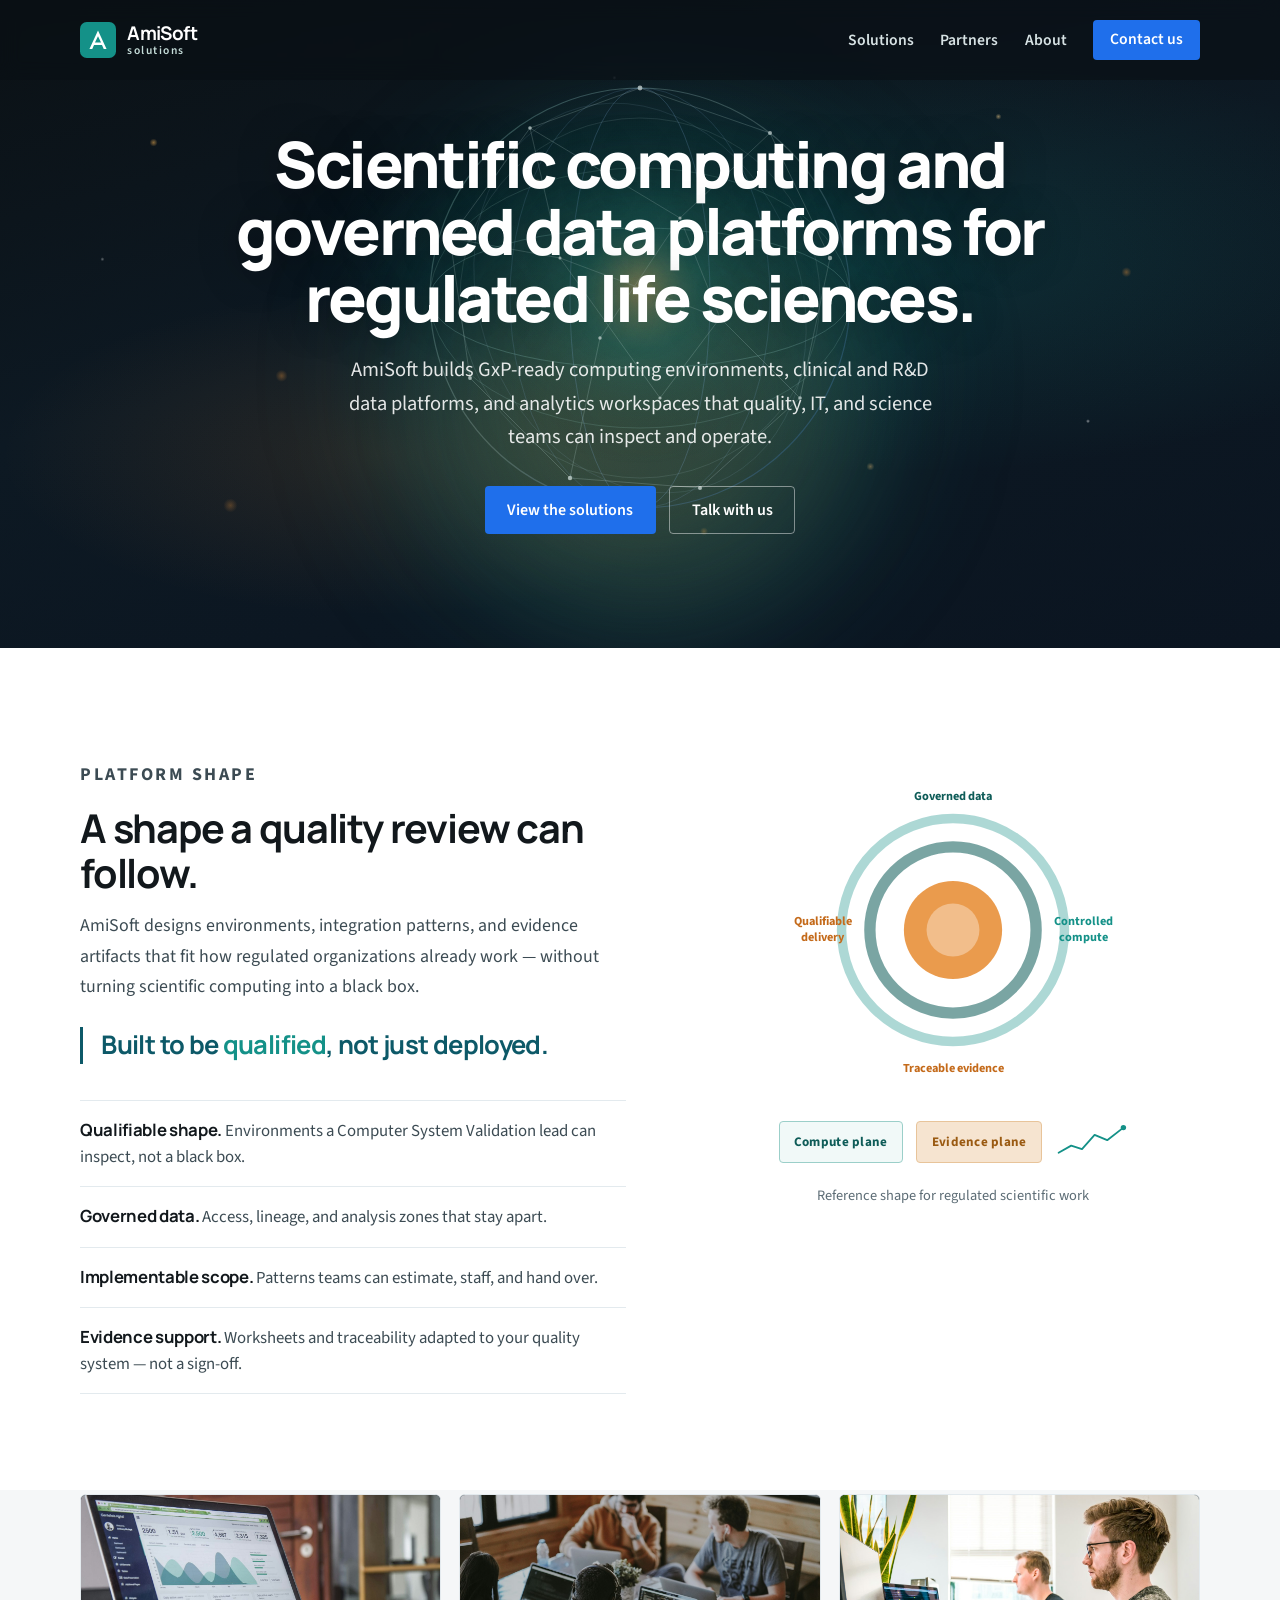
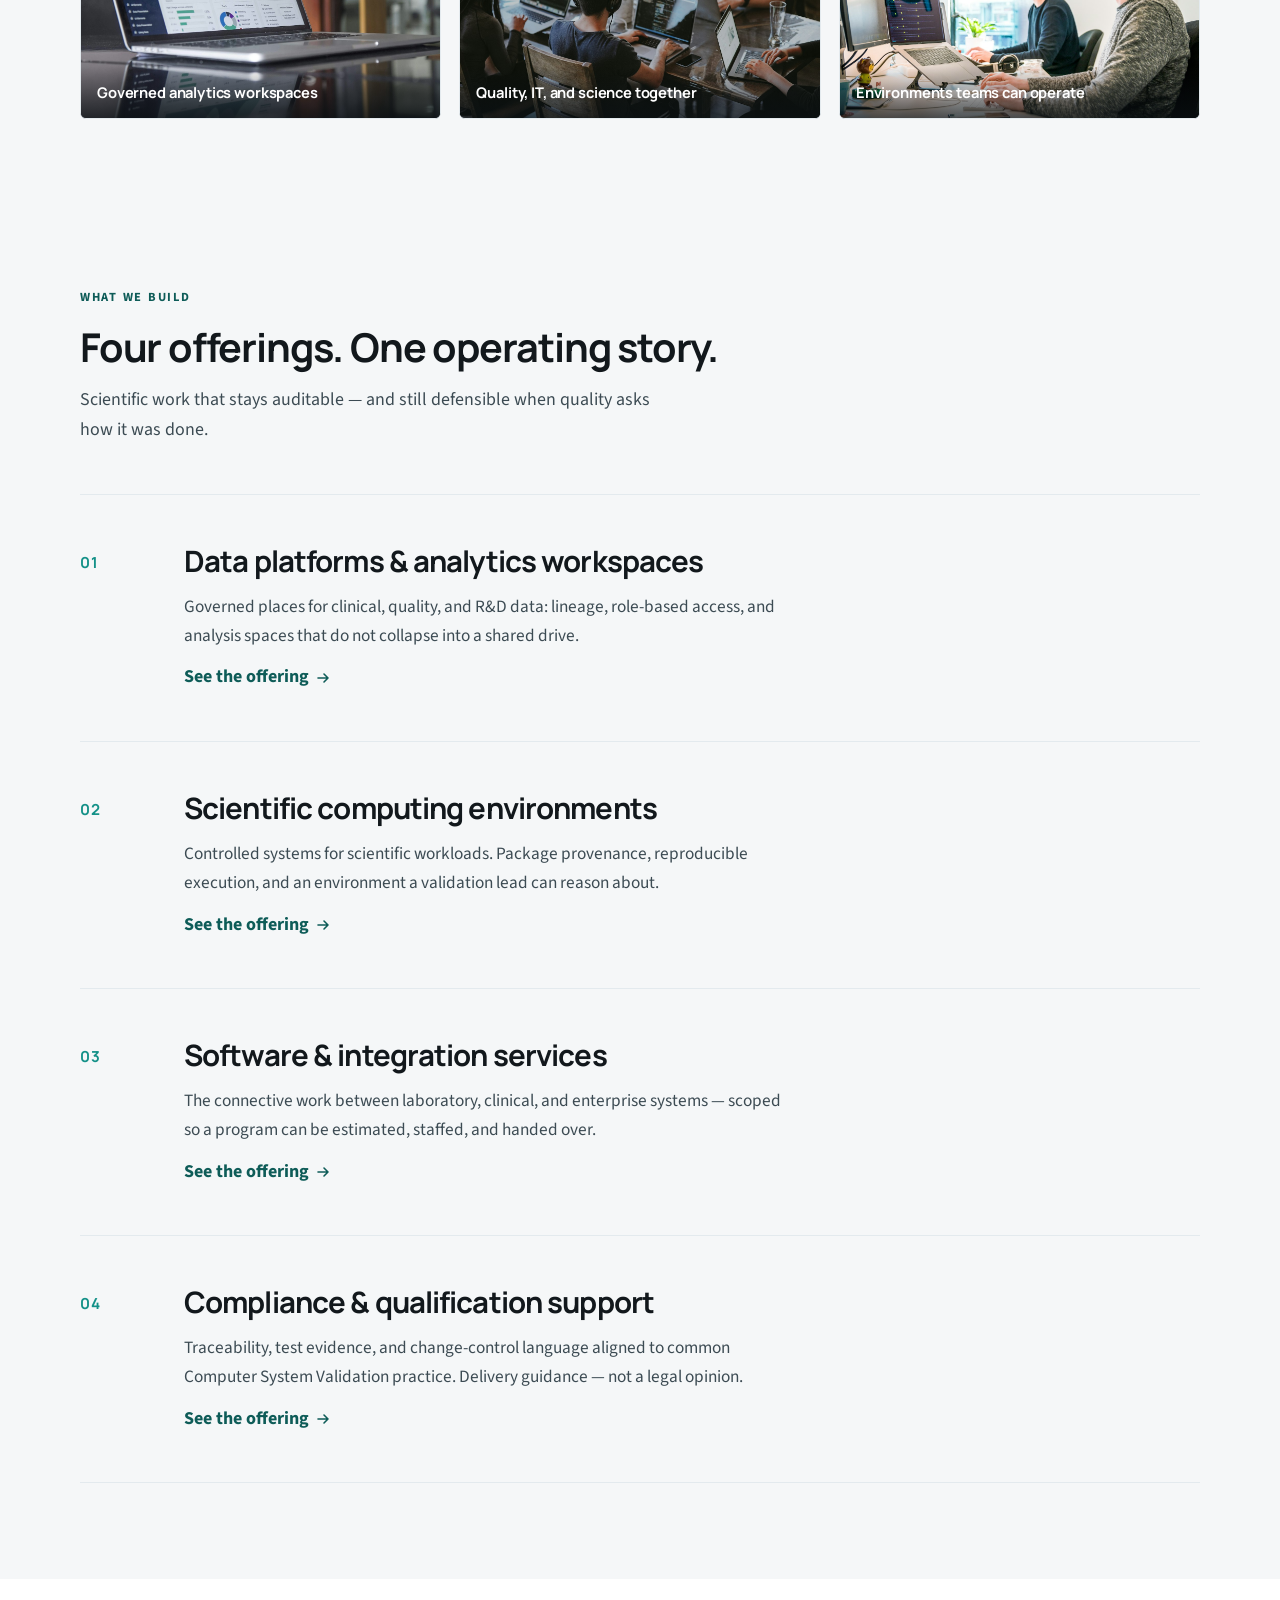
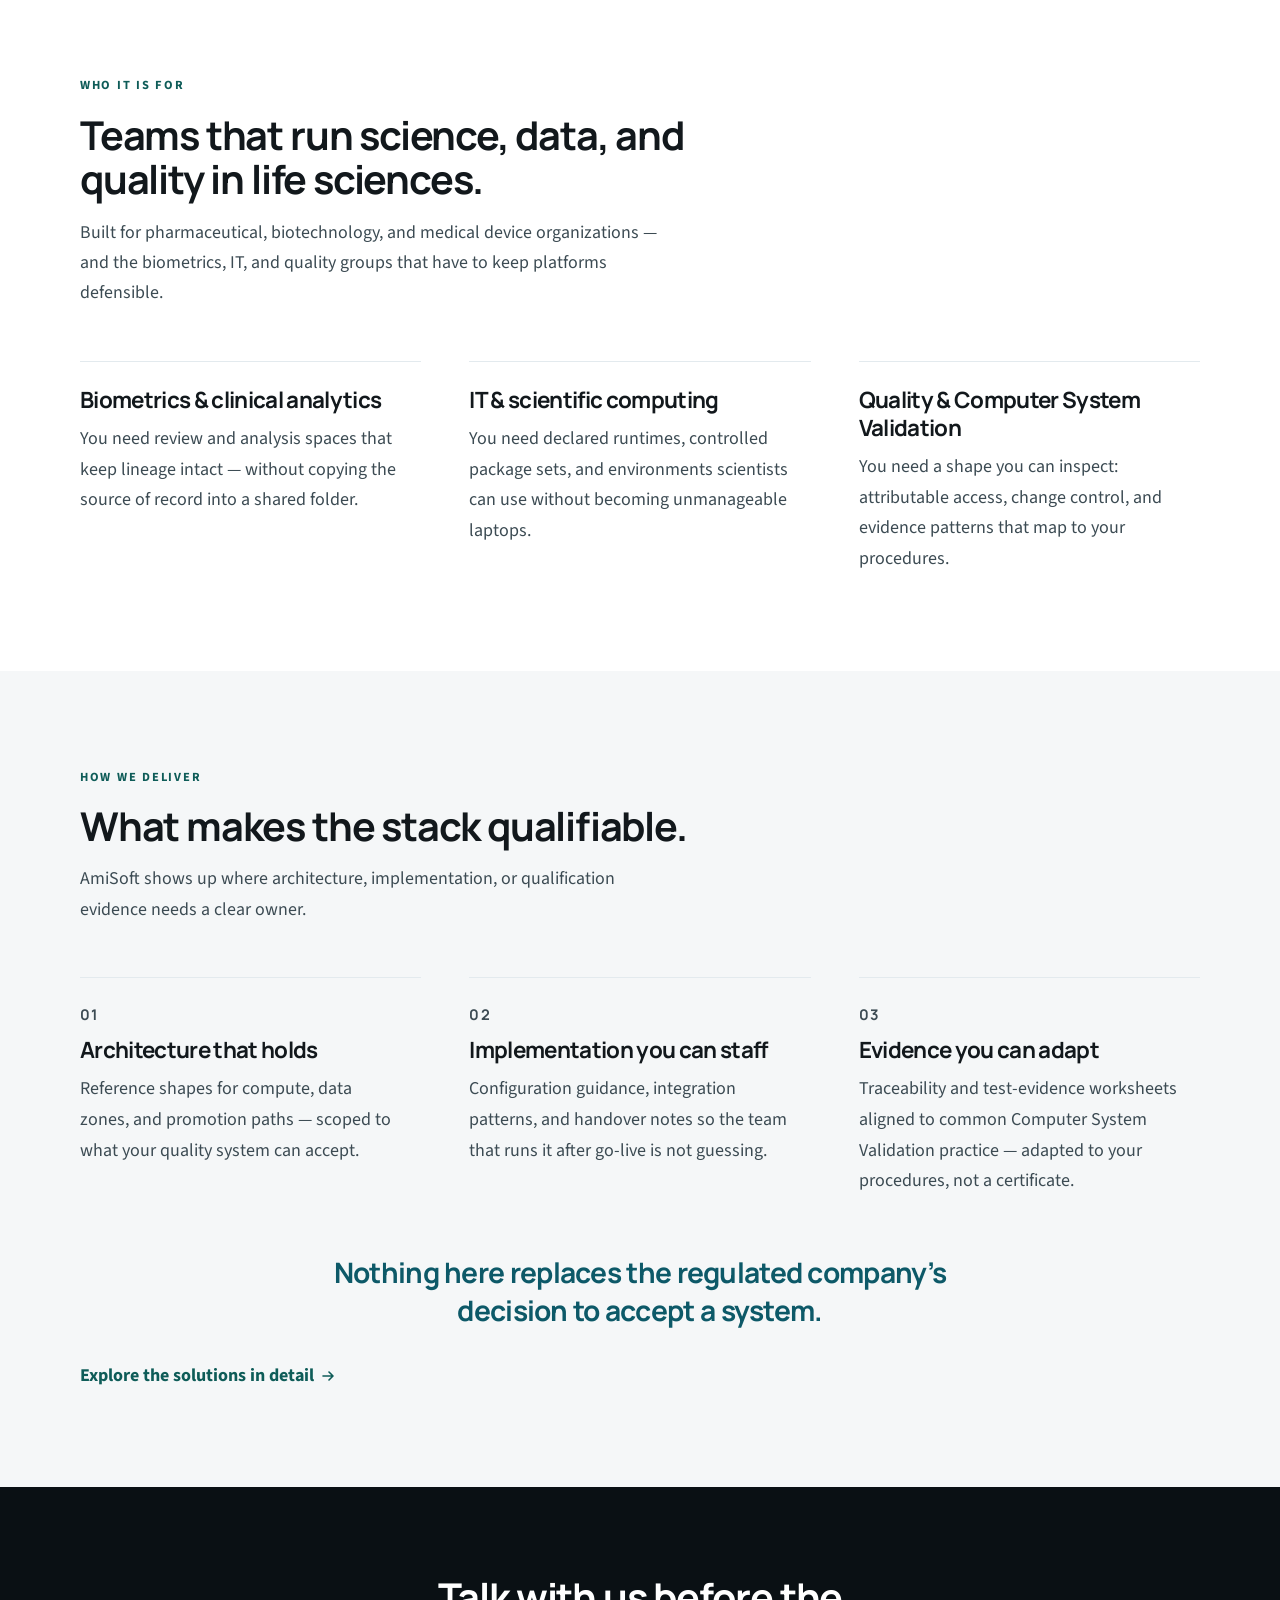
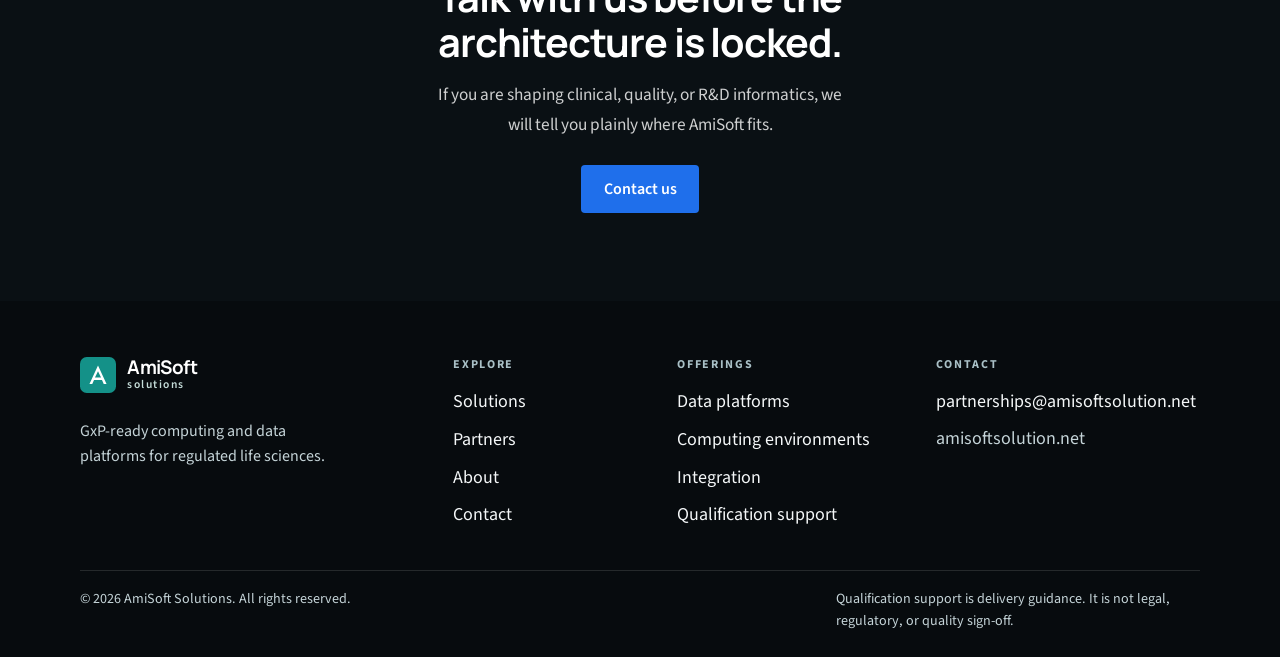
==== commit 143b2ea2: "Expand CSV to Computer System Validation, fix pull quotes, add home imagery Replace bare CSV acronym" ====
--- a/index.html
+++ b/index.html
@@ -106,7 +106,7 @@
           <ul class="trait-list">
             <li>
               <strong>Qualifiable shape.</strong>
-              Environments a CSV lead can inspect, not a black box.
+              Environments a Computer System Validation lead can inspect, not a black box.
             </li>
             <li>
               <strong>Governed data.</strong>
@@ -151,6 +151,35 @@
       </div>
     </section>
 
+
+    <!--
+      Commercial mood imagery (Unsplash License — free for commercial use).
+      Photo credits:
+      - img-laptop-charts.jpg — Luke Chesser (https://unsplash.com/photos/MxVkWPiJALs)
+      - img-colleagues-laptop.jpg — Helena Lopes (https://unsplash.com/photos/5fNmWej4tAA)
+      - img-office-laptop.jpg — Christin Hume (https://unsplash.com/photos/gMsnXqILjp4)
+      Source file IDs: photo-1460925895917-afdab827c52f, photo-1522071820081-009f0129c71c, photo-1551434678-e076c223a692.
+      Mood only — not customer photos, logos, or testimonials.
+    -->
+    <section class="visual-band" aria-label="Workplace and analytics imagery">
+      <div class="container">
+        <div class="visual-mosaic">
+          <figure class="visual-card">
+            <img src="assets/img-laptop-charts.jpg" alt="Laptop showing analytics charts on a desk" width="1400" height="997" decoding="async" />
+            <figcaption class="visual-cap">Governed analytics workspaces</figcaption>
+          </figure>
+          <figure class="visual-card">
+            <img src="assets/img-colleagues-laptop.jpg" alt="Colleagues smiling while collaborating around a laptop" width="1400" height="934" decoding="async" />
+            <figcaption class="visual-cap">Quality, IT, and science together</figcaption>
+          </figure>
+          <figure class="visual-card">
+            <img src="assets/img-office-laptop.jpg" alt="Team collaborating at laptops in a bright office" width="1400" height="933" decoding="async" />
+            <figcaption class="visual-cap">Environments teams can operate</figcaption>
+          </figure>
+        </div>
+      </div>
+    </section>
+
     <section class="section section-mist" aria-labelledby="solutions-heading">
       <div class="container">
         <p class="section-label"><span>What we build</span></p>
@@ -180,7 +209,7 @@
           <article class="offer-block">
             <span class="num">04</span>
             <h3>Compliance &amp; qualification support</h3>
-            <p>Traceability, test evidence, and change-control language aligned to common CSV practice. Delivery guidance — not a legal opinion.</p>
+            <p>Traceability, test evidence, and change-control language aligned to common Computer System Validation practice. Delivery guidance — not a legal opinion.</p>
             <a class="more" href="solutions.html#qualification">See the offering <svg viewBox="0 0 16 16" aria-hidden="true" fill="none" stroke="currentColor" stroke-width="1.6" stroke-linecap="round" stroke-linejoin="round"><path d="M3 8h10M9 4l4 4-4 4"/></svg></a>
           </article>
         </div>
@@ -204,7 +233,7 @@
             <p>You need declared runtimes, controlled package sets, and environments scientists can use without becoming unmanageable laptops.</p>
           </article>
           <article>
-            <h3>Quality &amp; CSV</h3>
+            <h3>Quality &amp; Computer System Validation</h3>
             <p>You need a shape you can inspect: attributable access, change control, and evidence patterns that map to your procedures.</p>
           </article>
         </div>
@@ -232,7 +261,7 @@
           <article>
             <p class="step-num">03</p>
             <h3>Evidence you can adapt</h3>
-            <p>Traceability and test-evidence worksheets aligned to common CSV practice — adapted to your procedures, not a certificate.</p>
+            <p>Traceability and test-evidence worksheets aligned to common Computer System Validation practice — adapted to your procedures, not a certificate.</p>
           </article>
         </div>
         <blockquote class="pull pull-center">
--- a/css/site.css
+++ b/css/site.css
@@ -654,18 +654,80 @@
 
 .pull-center {
   border-left: 0;
-  padding: 0;
-  max-width: 16em;
+  padding: 0 1rem;
+  max-width: min(42rem, 100%);
   margin: 3.5rem auto 0;
   text-align: center;
 }
 
 .pull-center p {
-  font-size: clamp(1.75rem, 3vw, 2.35rem);
-  line-height: 1.25;
+  font-size: clamp(1.45rem, 2.2vw, 1.95rem);
+  line-height: 1.35;
+  max-width: 36ch;
+  margin-inline: auto;
 }
 
 .section-intro .pull { margin-top: 1.35rem; }
+
+
+/* Home commercial imagery strip */
+.visual-band {
+  padding: 0 0 4.5rem;
+  background: var(--mist);
+}
+
+.visual-band .container {
+  padding-top: 0.25rem;
+}
+
+.visual-mosaic {
+  display: grid;
+  gap: 1rem;
+  grid-template-columns: 1fr;
+}
+
+.visual-card {
+  position: relative;
+  margin: 0;
+  border-radius: 6px;
+  overflow: hidden;
+  aspect-ratio: 16 / 10;
+  border: 1px solid var(--line);
+  background: var(--navy);
+}
+
+.visual-card img {
+  position: absolute;
+  inset: 0;
+  width: 100%;
+  height: 100%;
+  max-width: none;
+  object-fit: cover;
+  display: block;
+}
+
+.visual-card .visual-cap {
+  position: absolute;
+  left: 0;
+  right: 0;
+  bottom: 0;
+  z-index: 1;
+  margin: 0;
+  padding: 0.85rem 1rem;
+  background: linear-gradient(transparent, rgba(10, 16, 20, 0.72));
+  color: #fff;
+  font-family: var(--display);
+  font-weight: 700;
+  font-size: 0.92rem;
+  letter-spacing: -0.01em;
+}
+
+@media (min-width: 720px) {
+  .visual-mosaic {
+    grid-template-columns: repeat(3, 1fr);
+    gap: 1.15rem;
+  }
+}
 
 /* Sections */
 .section { padding: 6rem 0; }
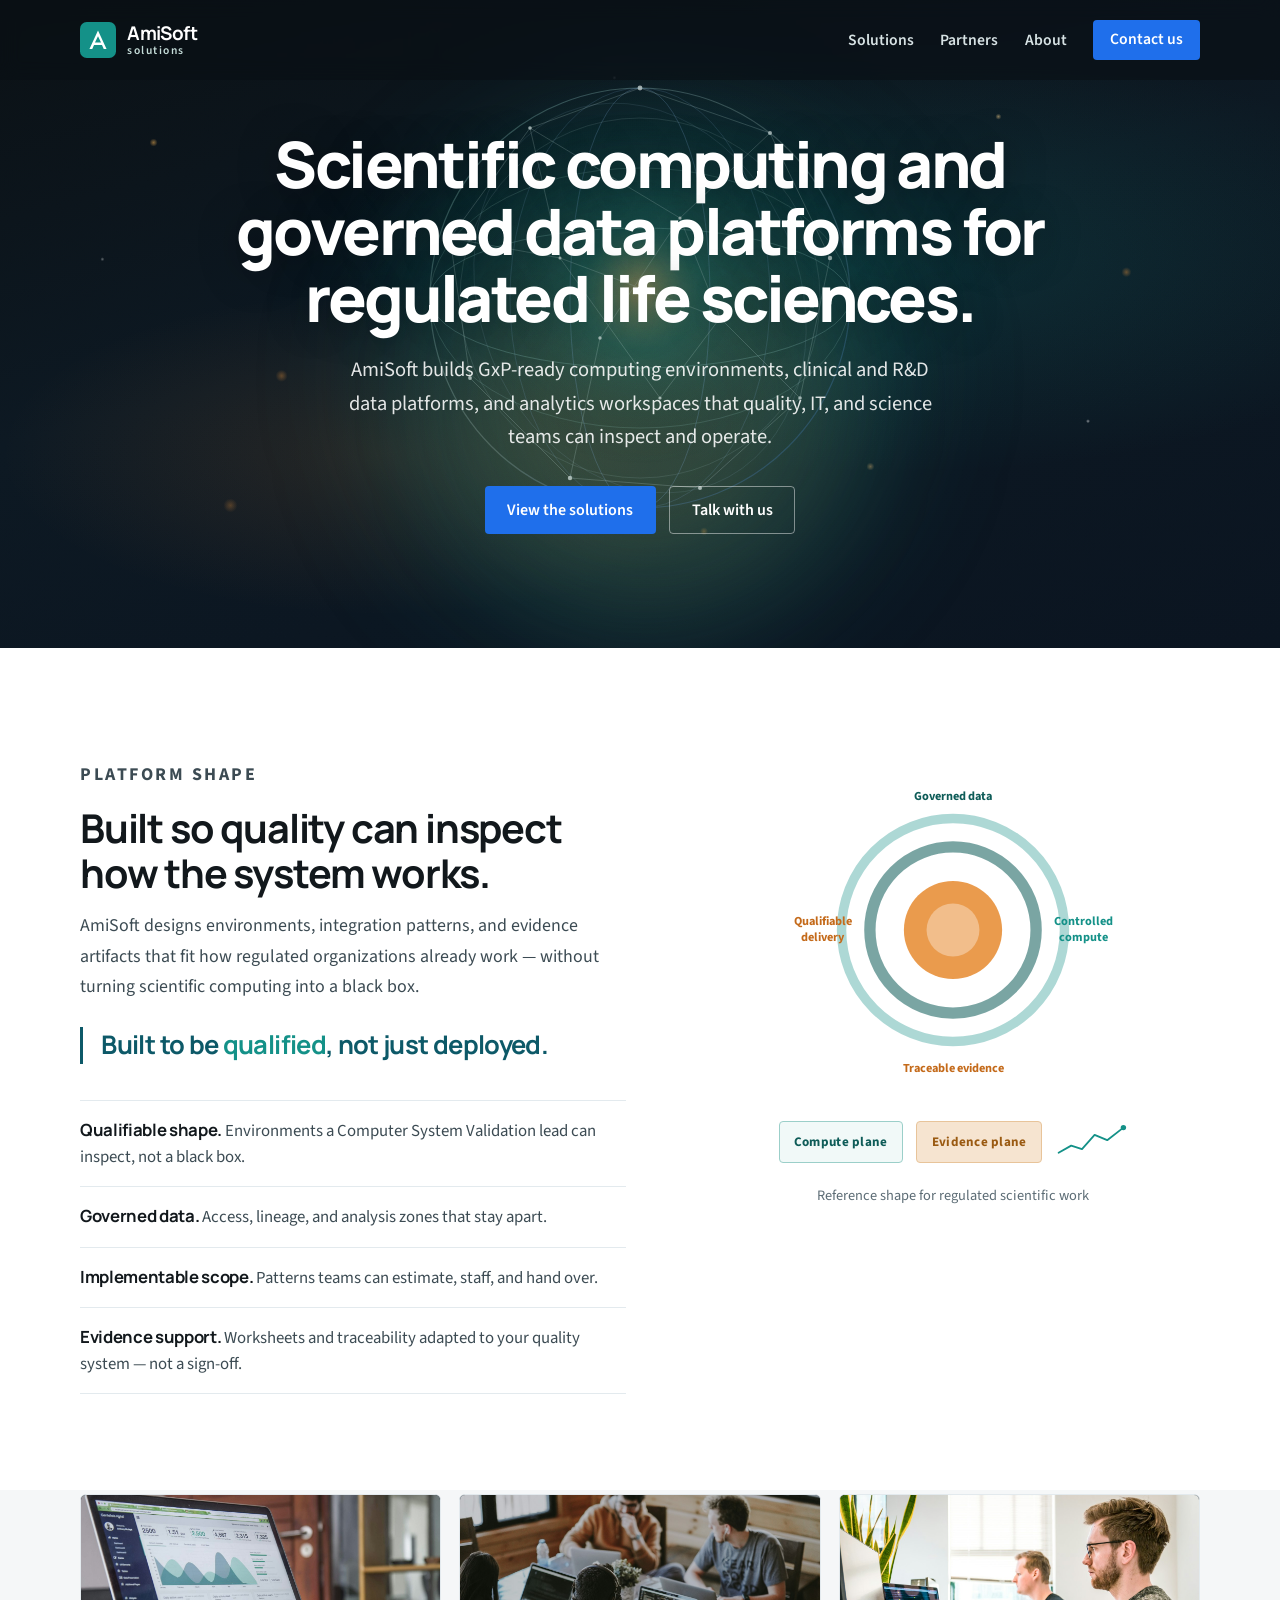
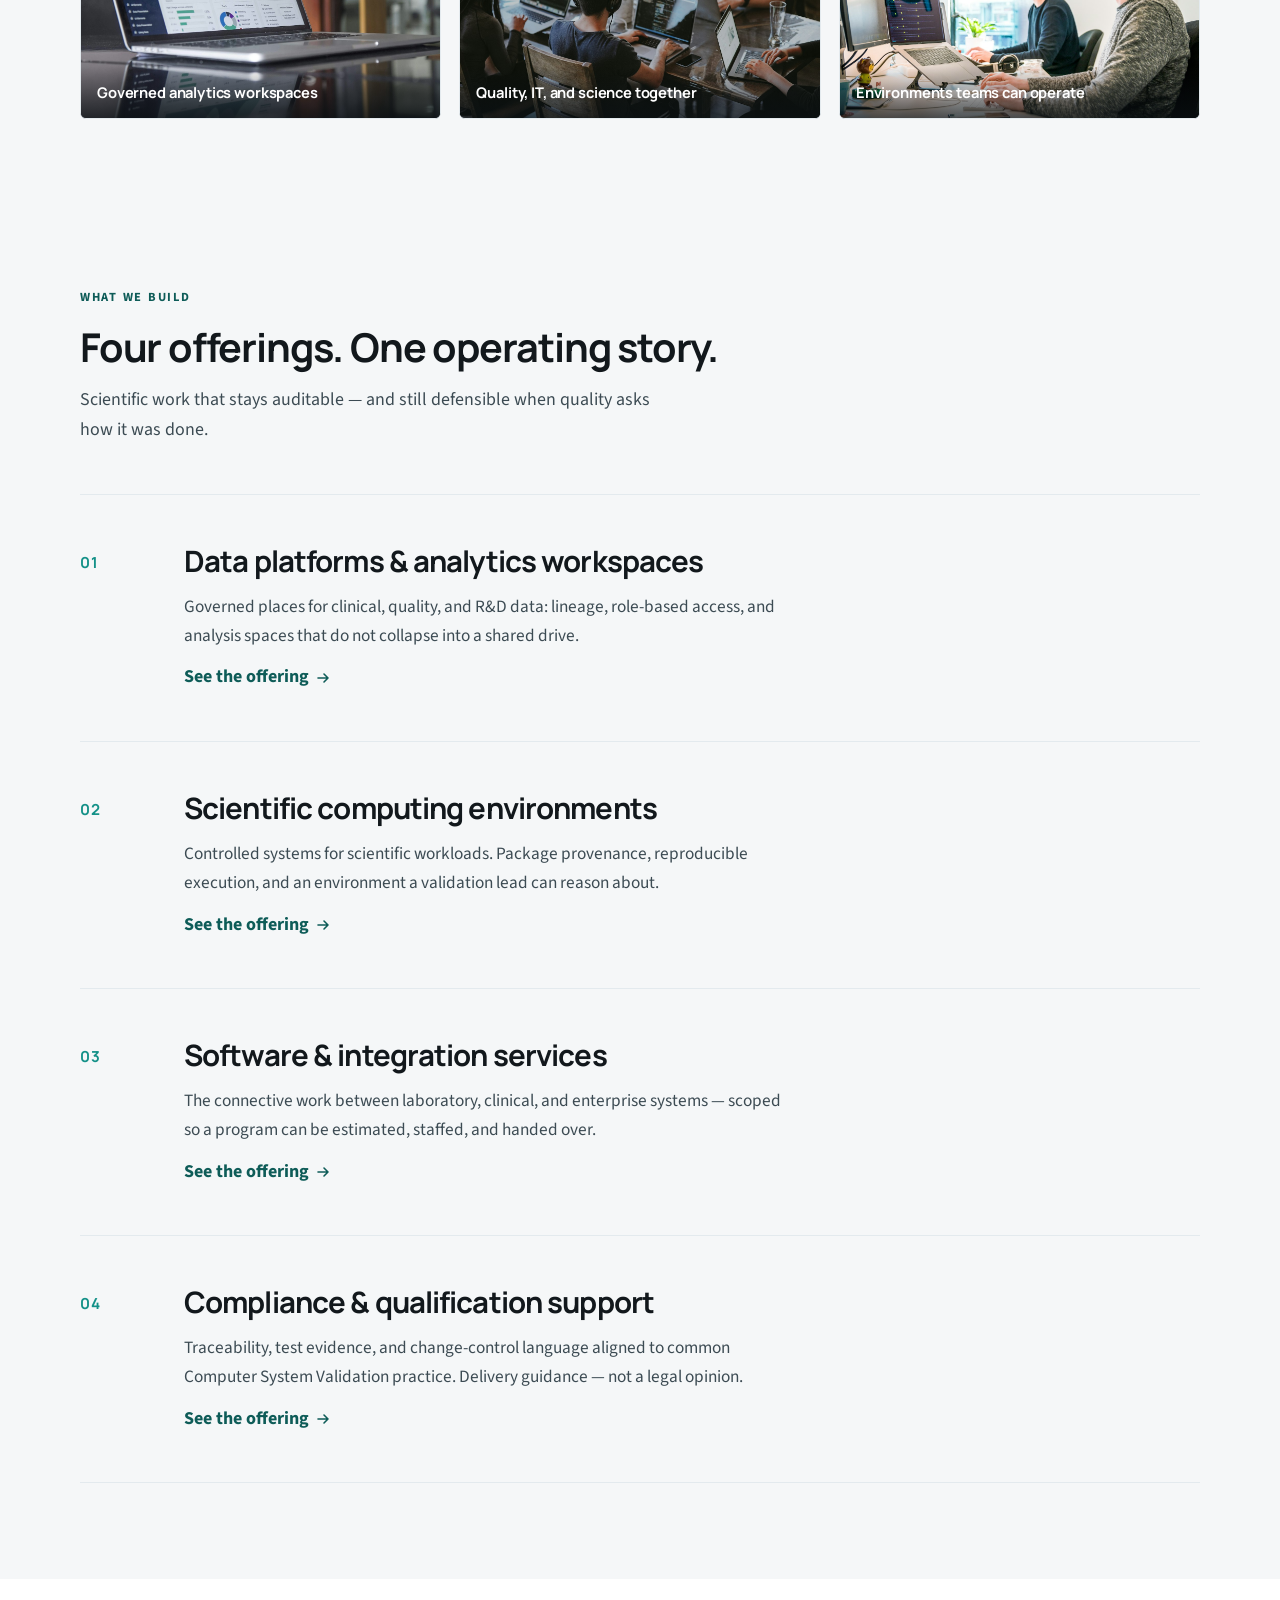
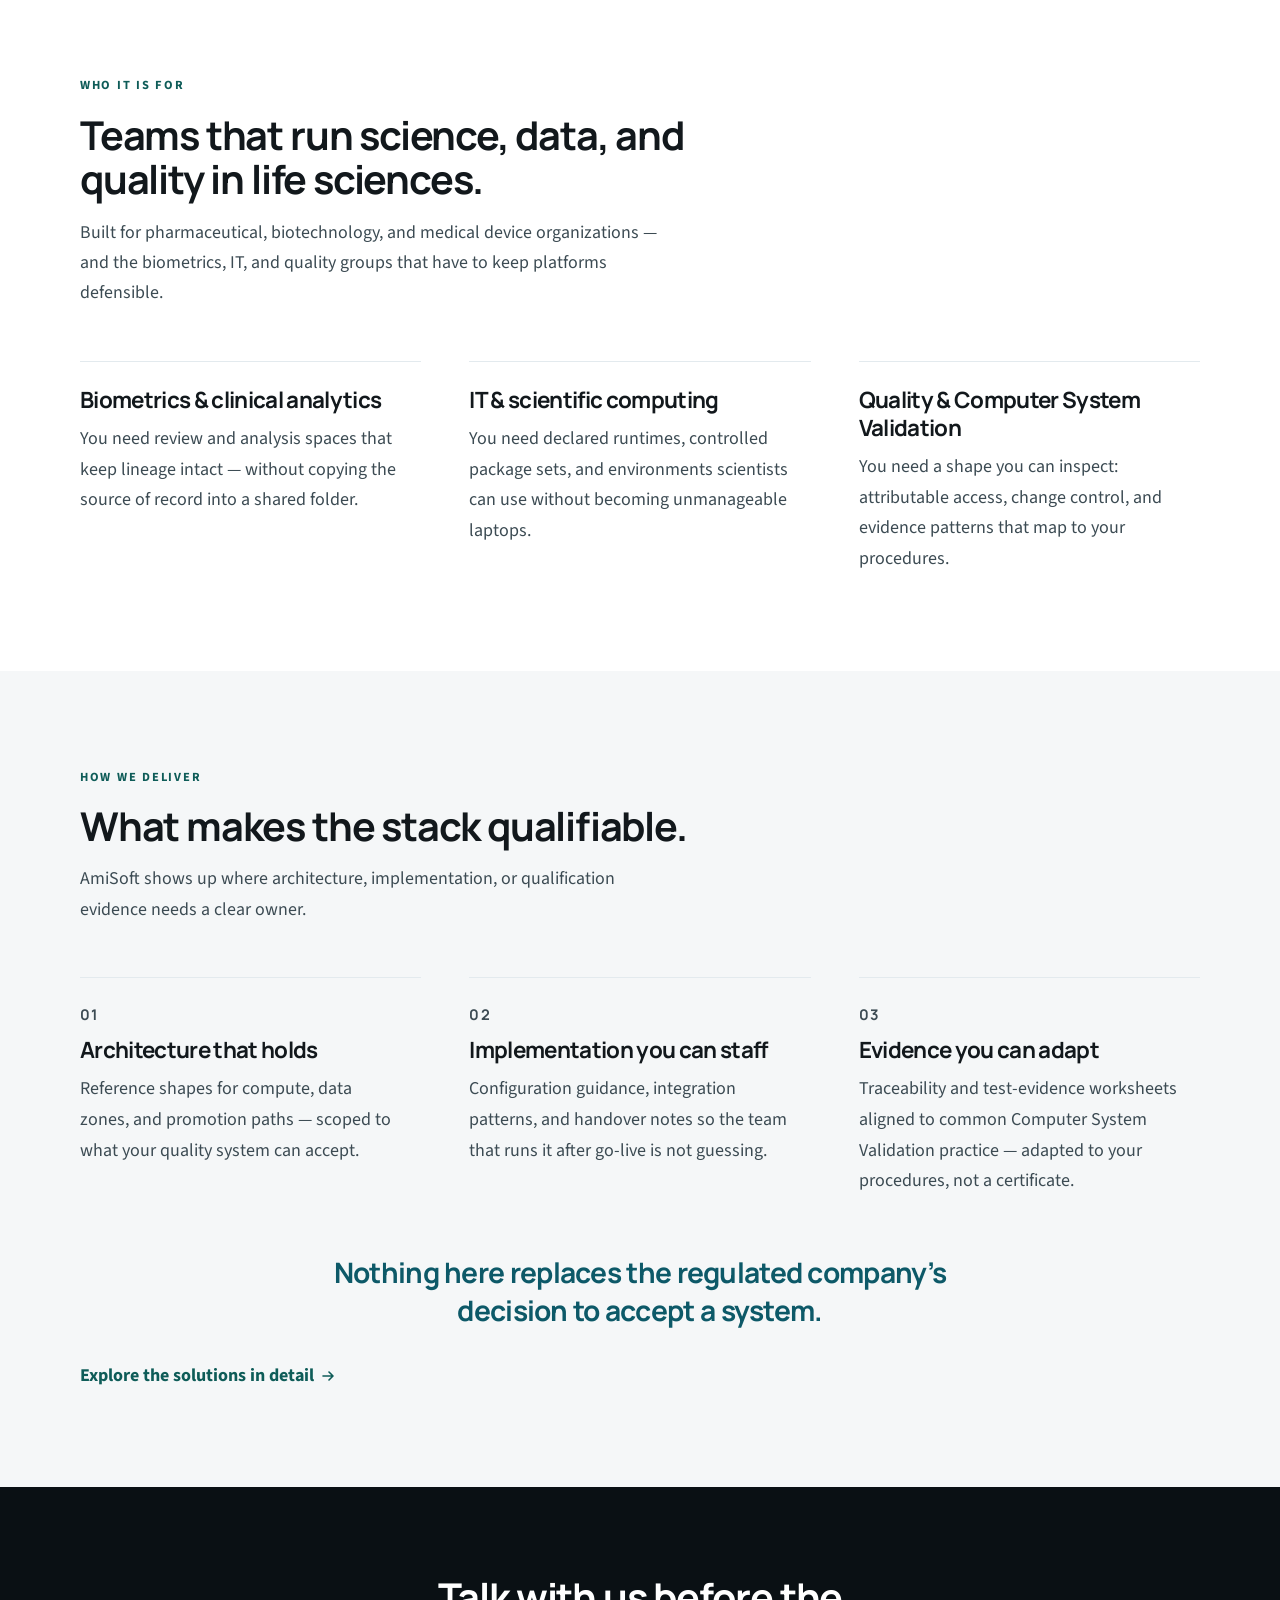
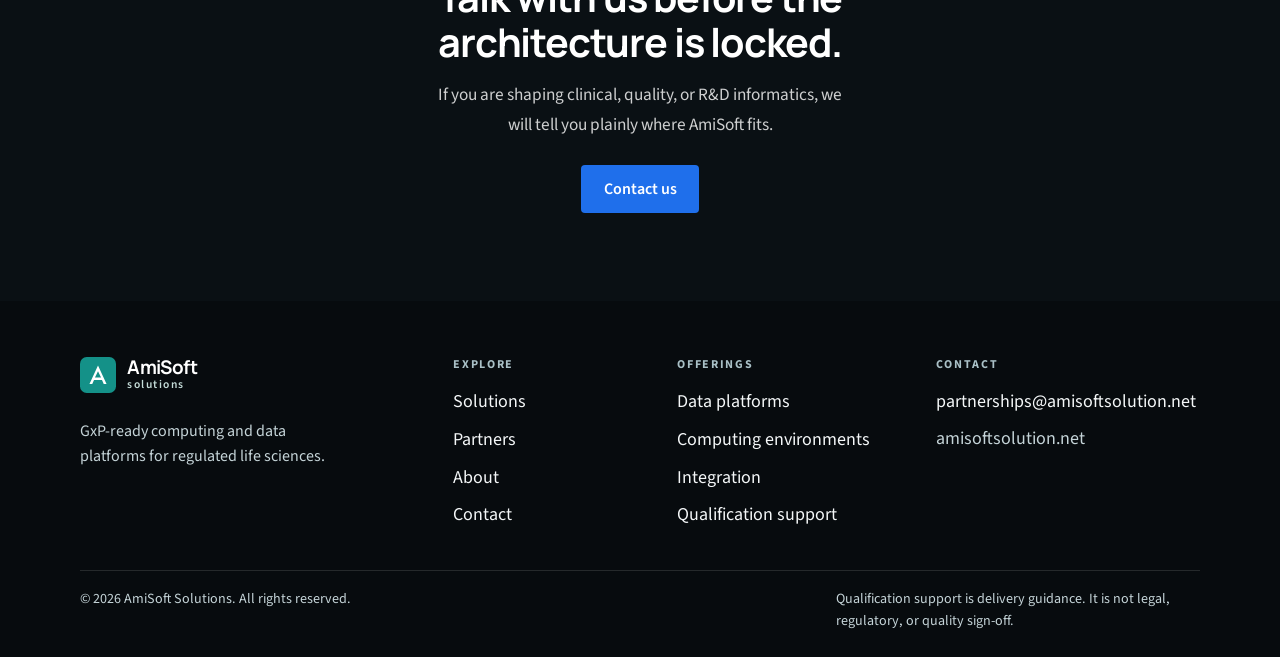
==== commit 4fcbd799: "Clarify platform-shape headline wording." ====
--- a/index.html
+++ b/index.html
@@ -98,7 +98,7 @@
       <div class="container shape-grid">
         <div class="shape-copy">
           <p class="section-label"><span>Platform shape</span></p>
-          <h2 id="shape-heading">A shape a quality review can follow.</h2>
+          <h2 id="shape-heading">Built so quality can inspect how the system works.</h2>
           <p>AmiSoft designs environments, integration patterns, and evidence artifacts that fit how regulated organizations already work — without turning scientific computing into a black box.</p>
           <blockquote class="pull">
             <p>Built to be <em>qualified</em>, not just deployed.</p>
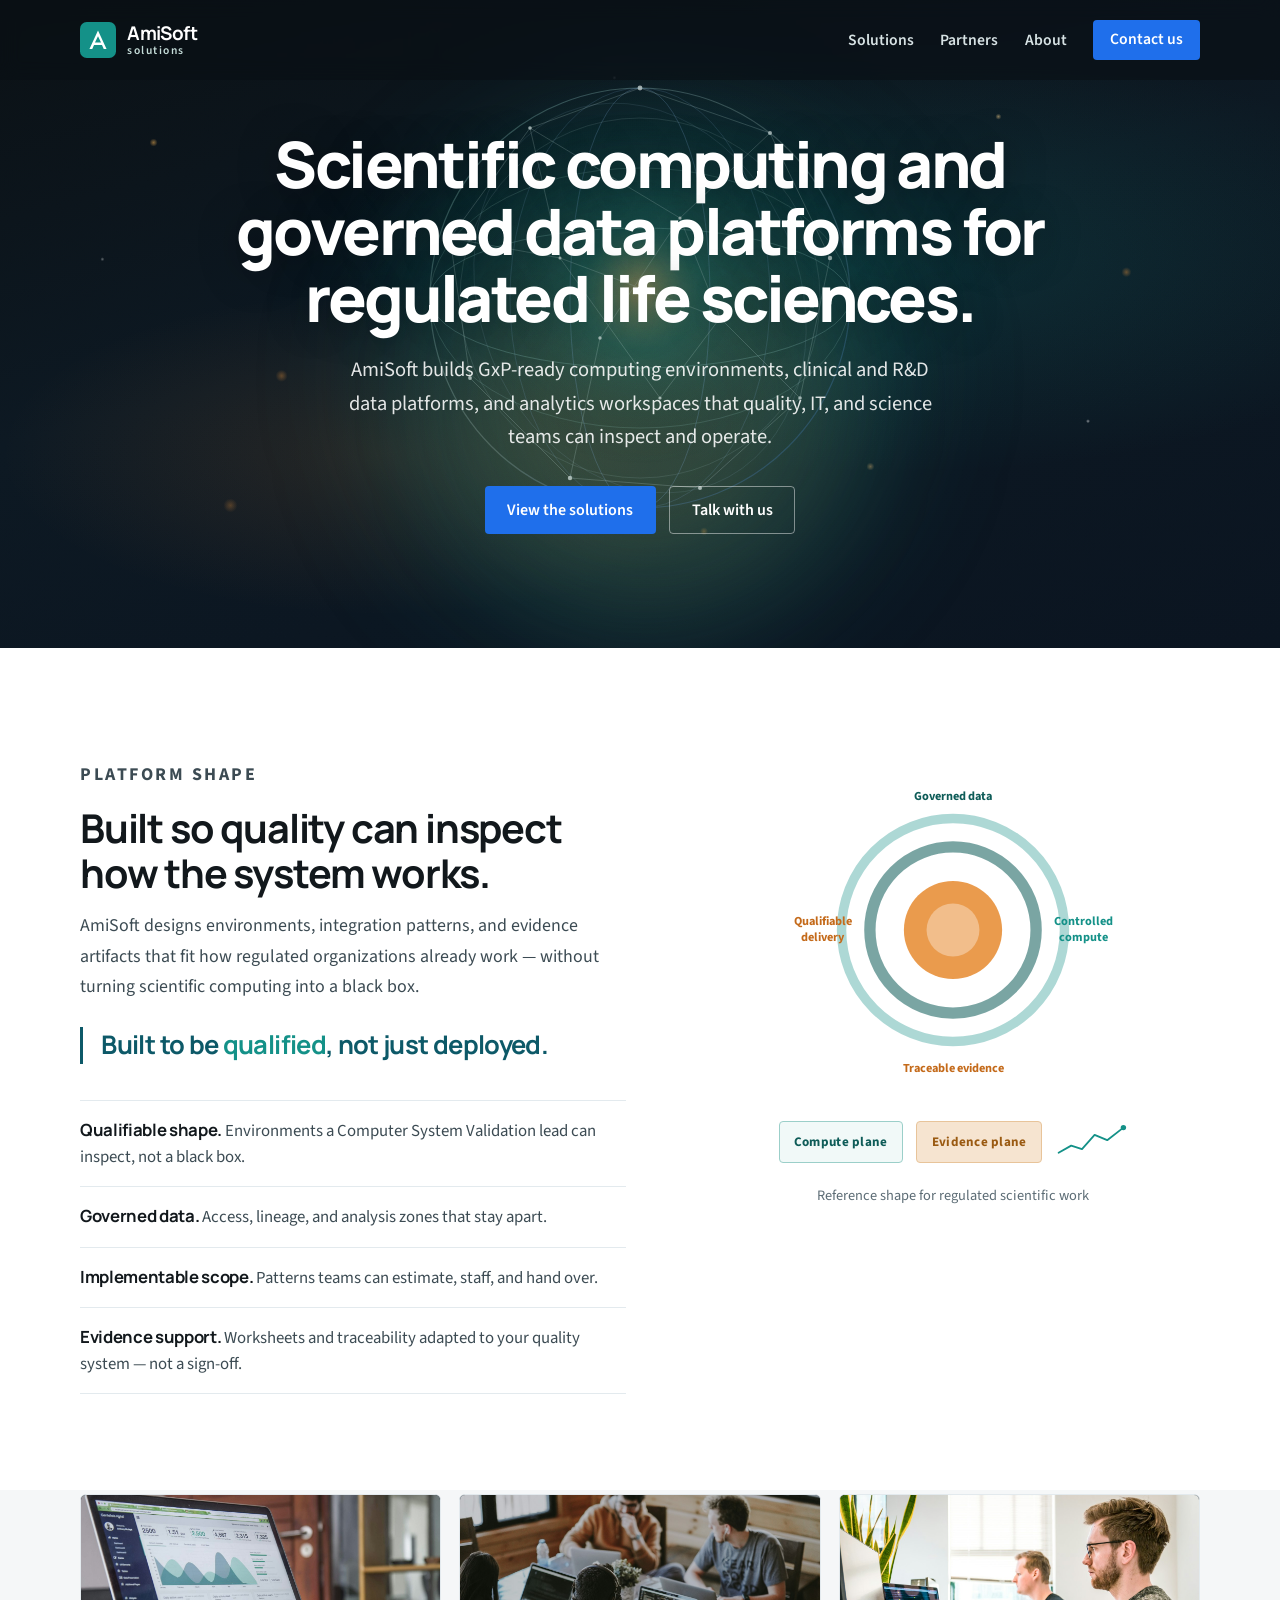
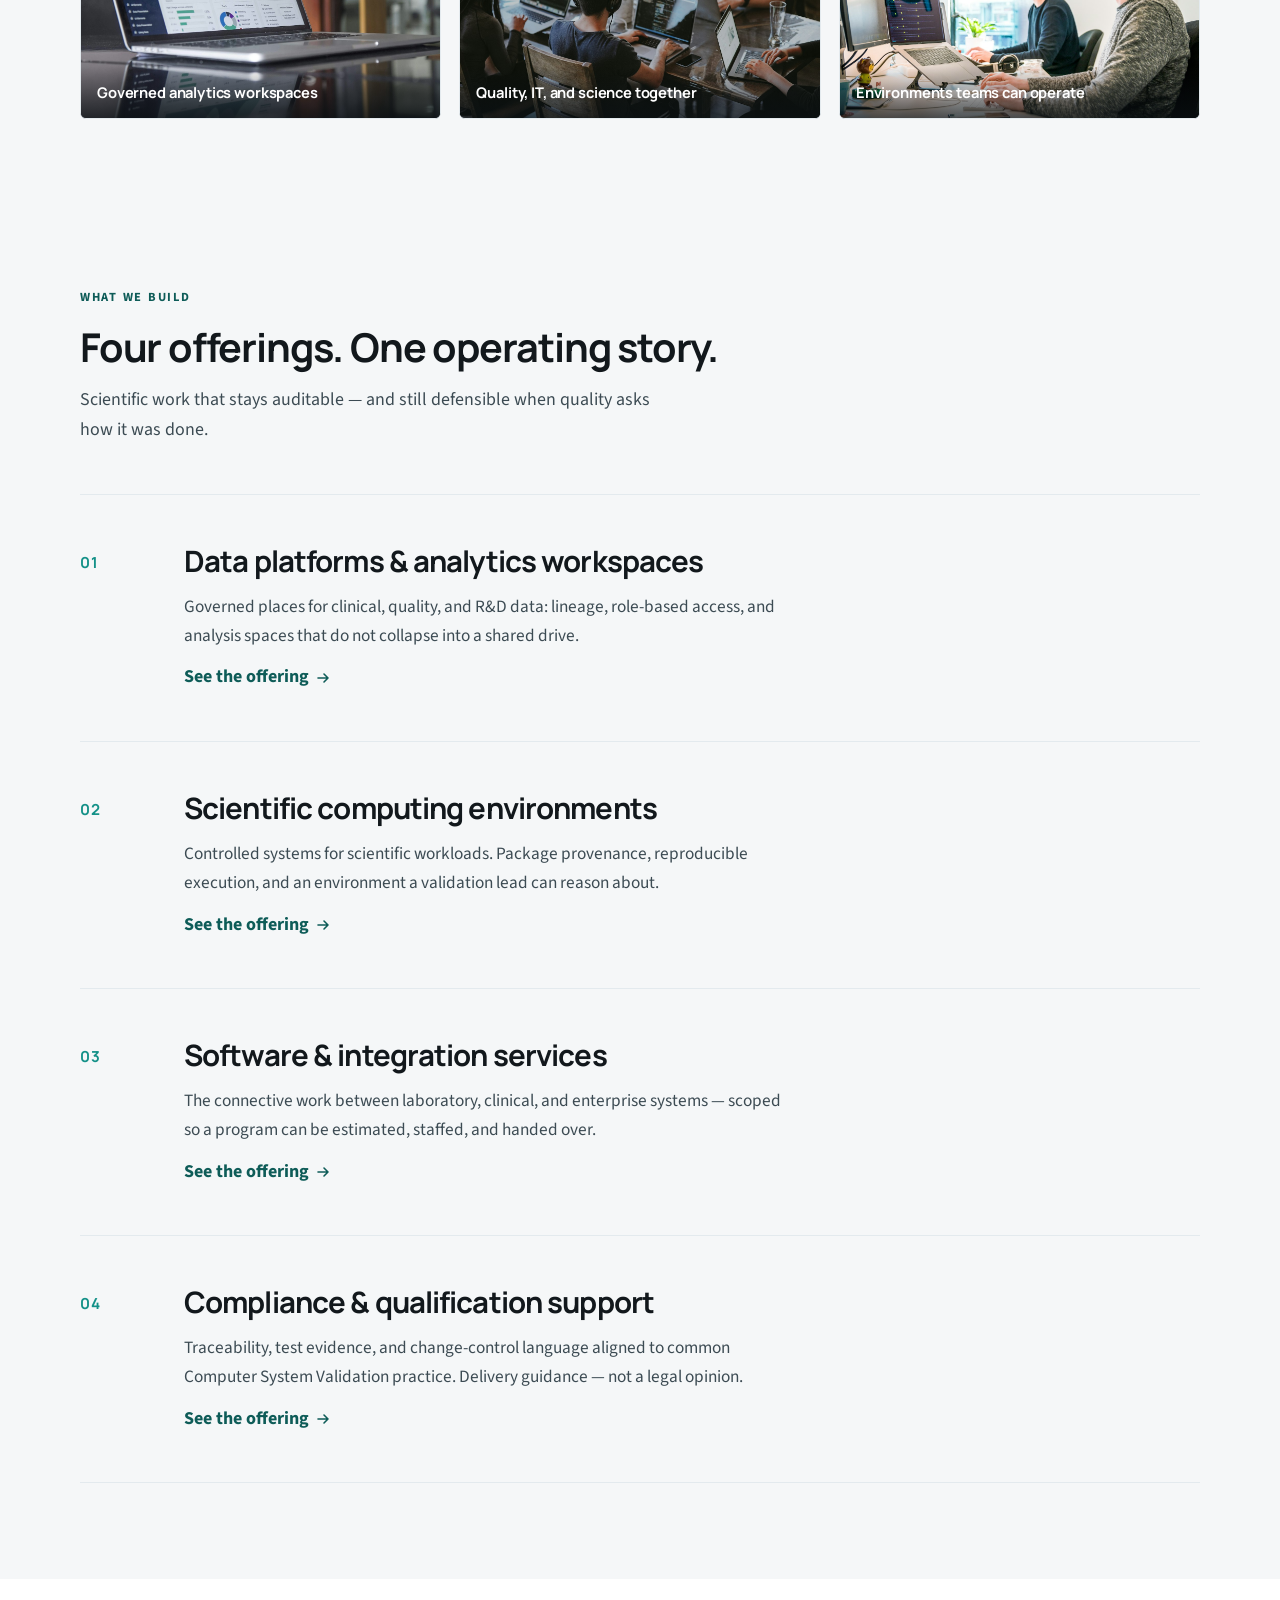
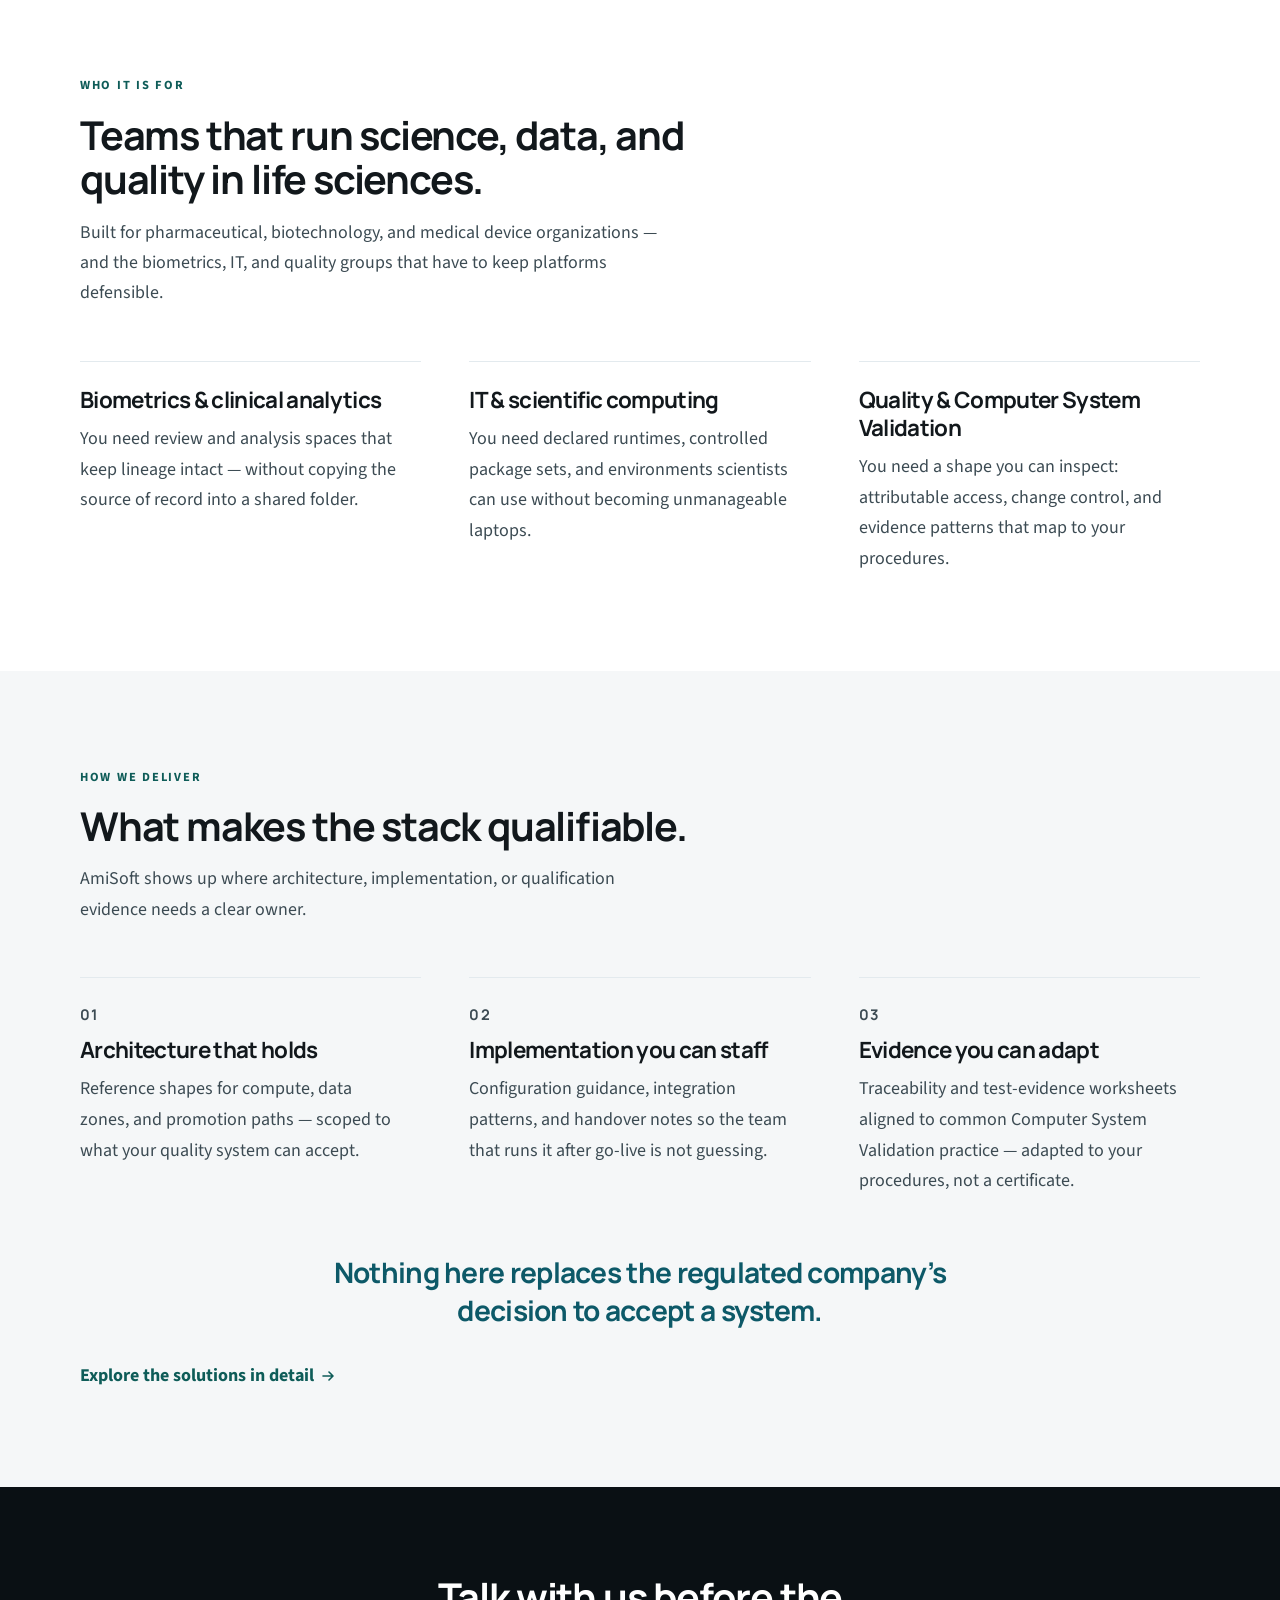
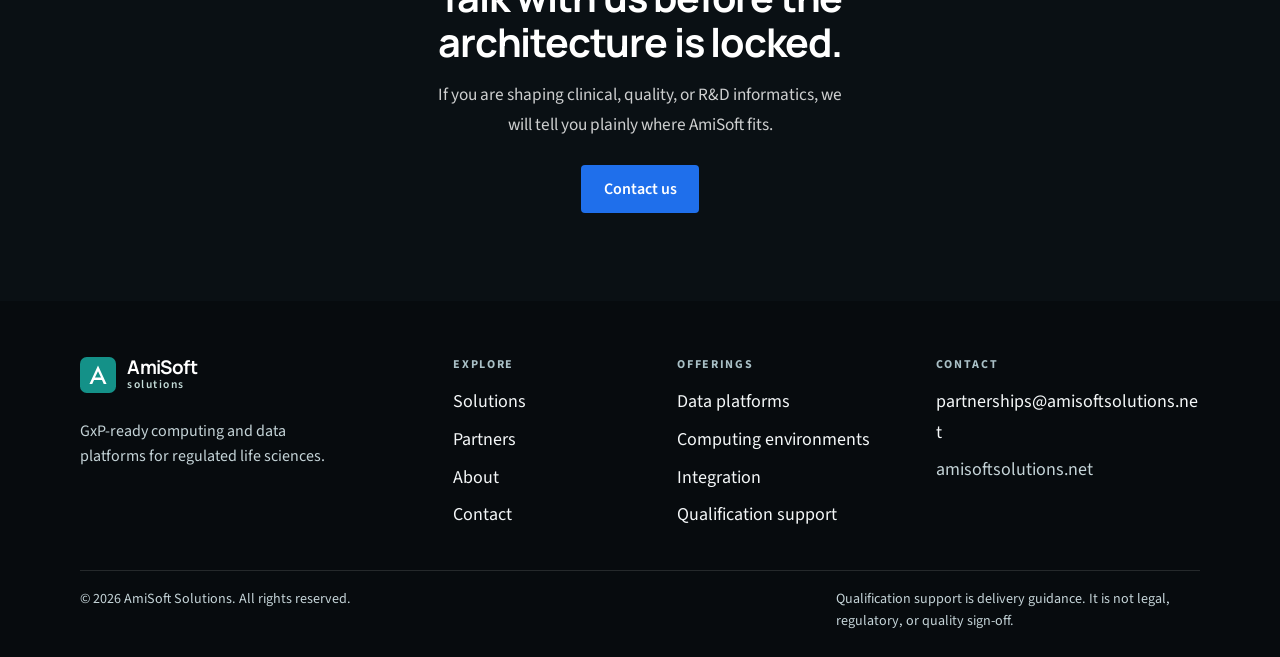
==== commit 7239f10f: "Fix domain typo: amisoftsolution.net → amisoftsolutions.net Preferred apex is the plural amisoftsolu" ====
--- a/index.html
+++ b/index.html
@@ -317,8 +317,8 @@
       </div>
       <div class="footer-contact">
         <h2>Contact</h2>
-        <a href="mailto:partnerships@amisoftsolution.net">partnerships@amisoftsolution.net</a>
-        <span>amisoftsolution.net</span>
+        <a href="mailto:partnerships@amisoftsolutions.net">partnerships@amisoftsolutions.net</a>
+        <span>amisoftsolutions.net</span>
       </div>
     </div>
     <div class="container footer-base">
